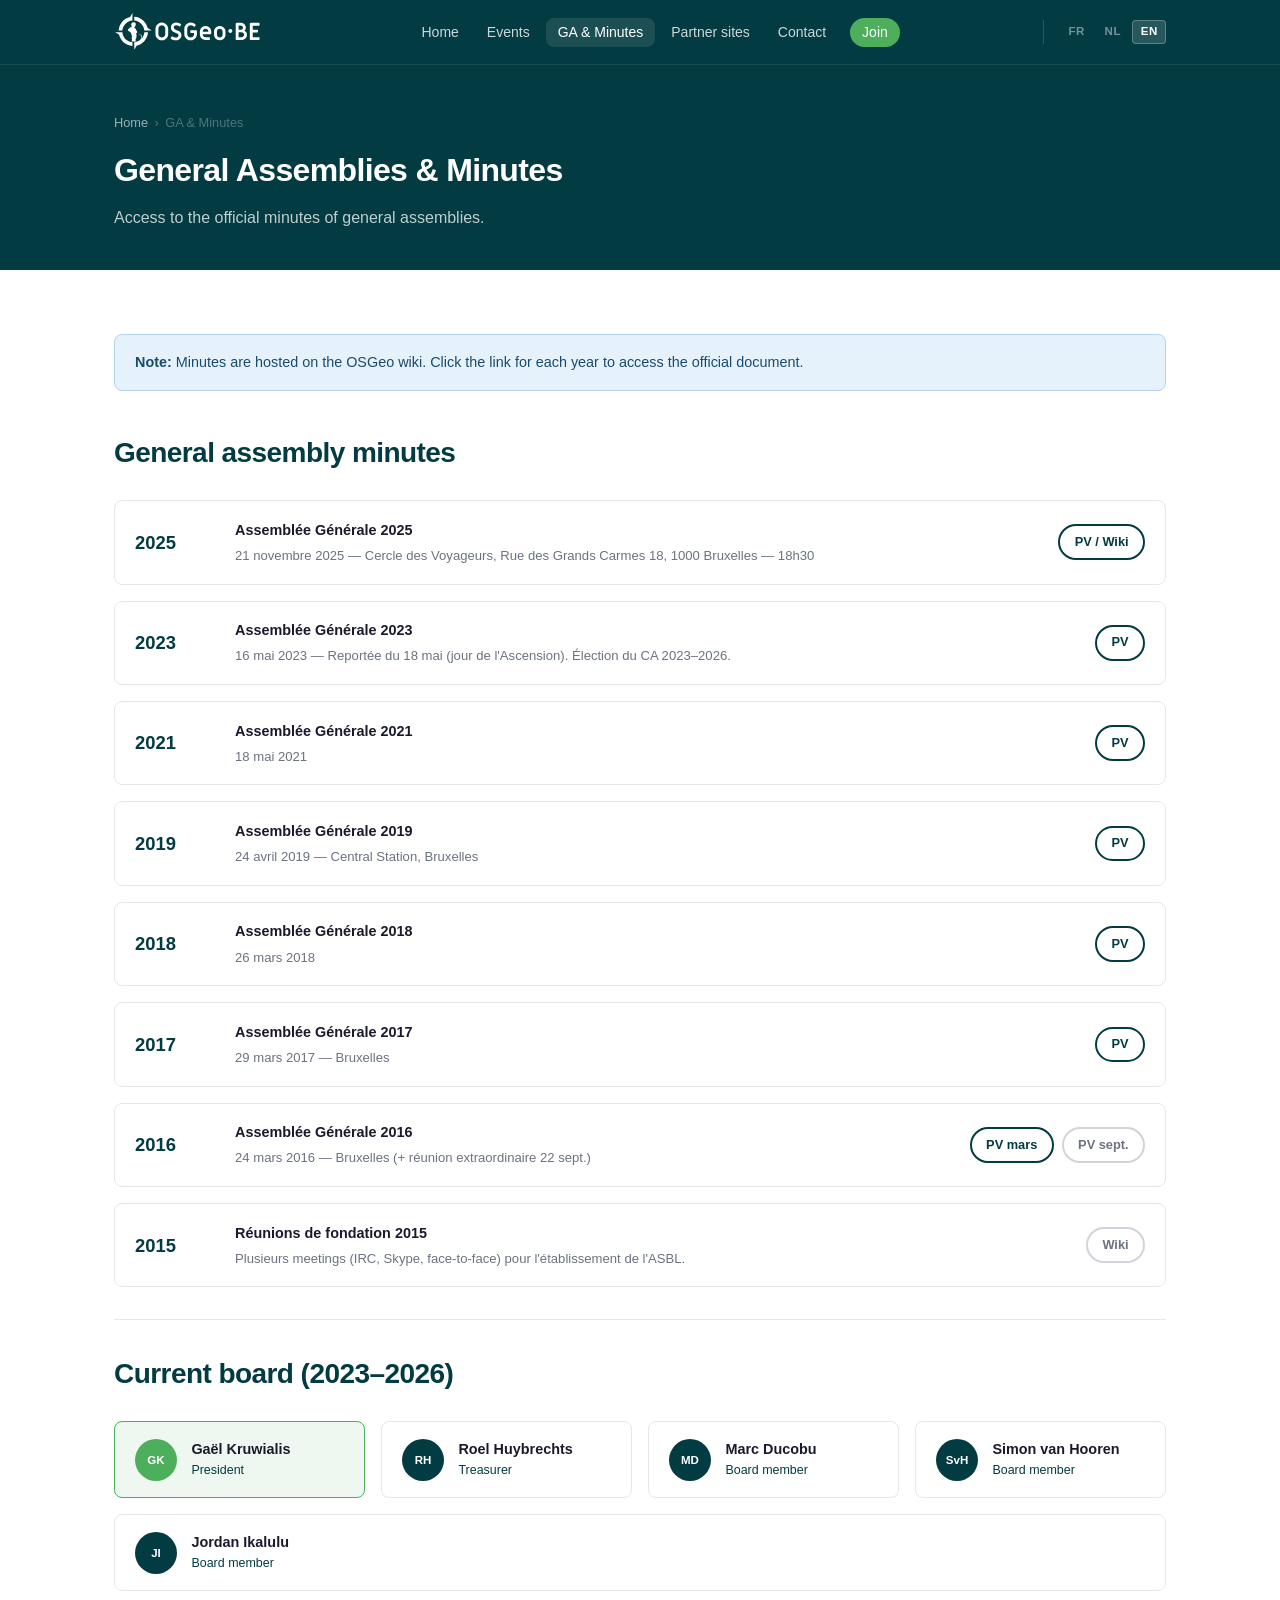
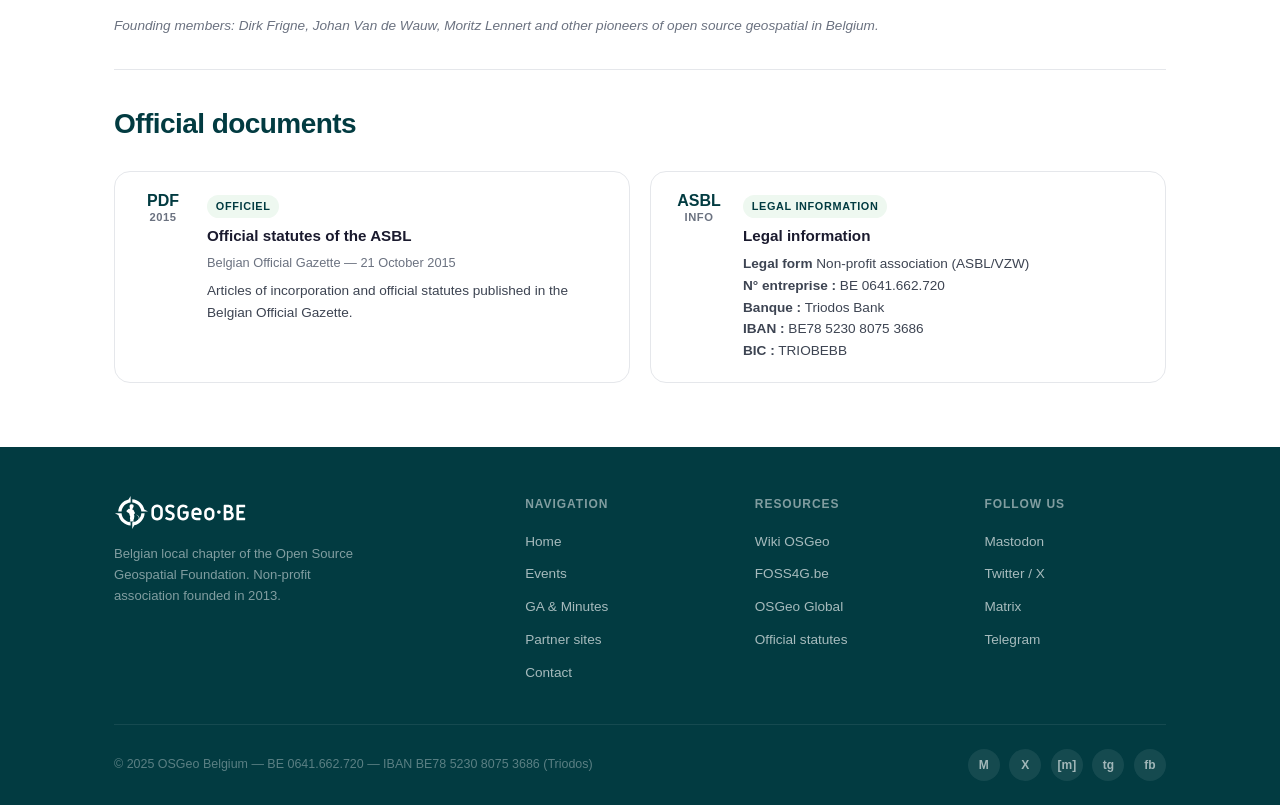
==== ag.html @ 5bbd4b5f "Initial commit" ====
<!DOCTYPE html>
<html lang="fr">
<head>
  <meta charset="UTF-8" />
  <meta name="viewport" content="width=device-width, initial-scale=1.0" />
  <title>AG &amp; PV — OSGeo Belgium</title>
  <link rel="stylesheet" href="style.css" />
  <link rel="icon" type="image/svg+xml" href="logo-icon.svg" />
</head>
<body>

  <header class="site-header">
    <nav class="nav container">
      <a href="index.html" class="nav-logo">
        <img src="logo.svg" alt="OSGeo·BE" class="nav-logo-full" />
      </a>
      <button class="nav-burger" aria-label="Menu" aria-expanded="false">
        <span></span><span></span><span></span>
      </button>
      <ul class="nav-links">
        <li><a href="index.html" data-i18n="nav.home">Accueil</a></li>
        <li><a href="archive.html" data-i18n="nav.events">Événements</a></li>
        <li><a href="ag.html" class="active" data-i18n="nav.ag">AG &amp; PV</a></li>
        <li><a href="links.html" data-i18n="nav.links">Sites amis</a></li>
        <li><a href="contact.html" data-i18n="nav.contact">Contact</a></li>
        <li><a href="https://lists.osgeo.org/cgi-bin/mailman/listinfo/belgium" target="_blank" rel="noopener" class="nav-cta" data-i18n="nav.join">Rejoindre</a></li>
      </ul>
      <div class="lang-switcher">
        <button class="lang-btn active" data-lang="fr">FR</button>
        <button class="lang-btn" data-lang="nl">NL</button>
        <button class="lang-btn" data-lang="en">EN</button>
      </div>
    </nav>
  </header>

  <section class="page-hero">
    <div class="container">
      <nav class="breadcrumb" aria-label="Fil d'Ariane">
        <a href="index.html" data-i18n="bc.home">Accueil</a>
        <span>›</span>
        <span data-i18n="bc.ag">AG &amp; PV</span>
      </nav>
      <h1 data-i18n="ag.hero.title">Assemblées Générales &amp; Procès-Verbaux</h1>
      <p data-i18n="ag.hero.sub">Accès aux comptes rendus officiels des assemblées générales.</p>
    </div>
  </section>

  <section class="section">
    <div class="container">

      <div style="background:var(--blue-pale);border:1px solid #b3d4f0;border-radius:var(--radius);padding:1rem 1.25rem;margin-bottom:2.5rem;font-size:.9rem;color:#1a4a6e;" data-i18n-html="ag.note">
        <strong>Note :</strong> Les procès-verbaux sont hébergés sur le wiki OSGeo. Cliquez sur le lien de chaque année pour accéder au document officiel.
      </div>

      <h2 class="section-title mb-3" data-i18n="ag.pv.title">Procès-verbaux des AG</h2>

      <div class="ag-grid">

        <div class="ag-row">
          <div class="ag-year">2025</div>
          <div class="ag-info">
            <h3>Assemblée Générale 2025</h3>
            <p>21 novembre 2025 — Cercle des Voyageurs, Rue des Grands Carmes 18, 1000 Bruxelles — 18h30</p>
          </div>
          <div style="display:flex;gap:.5rem;flex-wrap:wrap;justify-content:flex-end;">
            <a href="https://wiki.osgeo.org/wiki/OSGeo-BE-general-assembly-20252112" target="_blank" rel="noopener" class="btn btn-sm btn-outline">PV / Wiki</a>
          </div>
        </div>

        <div class="ag-row">
          <div class="ag-year">2023</div>
          <div class="ag-info">
            <h3>Assemblée Générale 2023</h3>
            <p>16 mai 2023 — Reportée du 18 mai (jour de l'Ascension). Élection du CA 2023–2026.</p>
          </div>
          <div style="display:flex;gap:.5rem;flex-wrap:wrap;justify-content:flex-end;">
            <a href="https://wiki.osgeo.org/wiki/OSGeo-BE-general-assembly-minutes-20230516" target="_blank" rel="noopener" class="btn btn-sm btn-outline">PV</a>
          </div>
        </div>

        <div class="ag-row">
          <div class="ag-year">2021</div>
          <div class="ag-info">
            <h3>Assemblée Générale 2021</h3>
            <p>18 mai 2021</p>
          </div>
          <div style="display:flex;gap:.5rem;flex-wrap:wrap;justify-content:flex-end;">
            <a href="https://wiki.osgeo.org/wiki/OSGeo-BE-general-assembly-minutes-20210518" target="_blank" rel="noopener" class="btn btn-sm btn-outline">PV</a>
          </div>
        </div>

        <div class="ag-row">
          <div class="ag-year">2019</div>
          <div class="ag-info">
            <h3>Assemblée Générale 2019</h3>
            <p>24 avril 2019 — Central Station, Bruxelles</p>
          </div>
          <div style="display:flex;gap:.5rem;flex-wrap:wrap;justify-content:flex-end;">
            <a href="https://wiki.osgeo.org/wiki/OSGeo-BE-general-assembly-minutes-20190424" target="_blank" rel="noopener" class="btn btn-sm btn-outline">PV</a>
          </div>
        </div>

        <div class="ag-row">
          <div class="ag-year">2018</div>
          <div class="ag-info">
            <h3>Assemblée Générale 2018</h3>
            <p>26 mars 2018</p>
          </div>
          <div style="display:flex;gap:.5rem;flex-wrap:wrap;justify-content:flex-end;">
            <a href="https://wiki.osgeo.org/wiki/OSGeo-BE-general-assembly-minutes-20180326" target="_blank" rel="noopener" class="btn btn-sm btn-outline">PV</a>
          </div>
        </div>

        <div class="ag-row">
          <div class="ag-year">2017</div>
          <div class="ag-info">
            <h3>Assemblée Générale 2017</h3>
            <p>29 mars 2017 — Bruxelles</p>
          </div>
          <div style="display:flex;gap:.5rem;flex-wrap:wrap;justify-content:flex-end;">
            <a href="https://wiki.osgeo.org/wiki/OSGeo-BE-general-assembly-minutes-20170329" target="_blank" rel="noopener" class="btn btn-sm btn-outline">PV</a>
          </div>
        </div>

        <div class="ag-row">
          <div class="ag-year">2016</div>
          <div class="ag-info">
            <h3>Assemblée Générale 2016</h3>
            <p>24 mars 2016 — Bruxelles (+ réunion extraordinaire 22 sept.)</p>
          </div>
          <div style="display:flex;gap:.5rem;flex-wrap:wrap;justify-content:flex-end;">
            <a href="https://wiki.osgeo.org/wiki/OSGeo-BE-general-assembly-20160324" target="_blank" rel="noopener" class="btn btn-sm btn-outline">PV mars</a>
            <a href="https://wiki.osgeo.org/wiki/OSGeo-BE-general-assembly-minutes-20160922" target="_blank" rel="noopener" class="btn btn-sm btn-ghost">PV sept.</a>
          </div>
        </div>

        <div class="ag-row">
          <div class="ag-year">2015</div>
          <div class="ag-info">
            <h3>Réunions de fondation 2015</h3>
            <p>Plusieurs meetings (IRC, Skype, face-to-face) pour l'établissement de l'ASBL.</p>
          </div>
          <div style="display:flex;gap:.5rem;flex-wrap:wrap;justify-content:flex-end;">
            <a href="https://wiki.osgeo.org/wiki/Belgium" target="_blank" rel="noopener" class="btn btn-sm btn-ghost">Wiki</a>
          </div>
        </div>

      </div>

      <hr class="divider" />

      <h2 class="section-title mb-3" data-i18n="ag.board.title">Conseil d'administration actuel (2023–2026)</h2>
      <div class="board-grid mb-3">
        <div class="board-card president">
          <div class="avatar">GK</div>
          <div><h3>Gaël Kruwialis</h3><p class="role" data-i18n="role.president">Président</p></div>
        </div>
        <div class="board-card">
          <div class="avatar">RH</div>
          <div><h3>Roel Huybrechts</h3><p class="role" data-i18n="role.treasurer">Trésorier</p></div>
        </div>
        <div class="board-card">
          <div class="avatar">MD</div>
          <div><h3>Marc Ducobu</h3><p class="role" data-i18n="role.administrator">Administrateur</p></div>
        </div>
        <div class="board-card">
          <div class="avatar">SvH</div>
          <div><h3>Simon van Hooren</h3><p class="role" data-i18n="role.administrator">Administrateur</p></div>
        </div>
        <div class="board-card">
          <div class="avatar">JI</div>
          <div><h3>Jordan Ikalulu</h3><p class="role" data-i18n="role.administrator">Administrateur</p></div>
        </div>
      </div>
      <p class="text-muted mb-3" style="font-size:.85rem;font-style:italic;" data-i18n="board.founder">Membres fondateurs : Dirk Frigne, Johan Van de Wauw, Moritz Lennert et d'autres pionniers du géospatial libre belge.</p>

      <hr class="divider" />

      <h2 class="section-title mb-3" data-i18n="ag.docs.title">Documents légaux</h2>
      <div class="grid-2">
        <a href="http://www.ejustice.just.fgov.be/tsv_pdf/2015/10/21/15317365.pdf" target="_blank" rel="noopener" class="event-card" style="text-decoration:none;color:inherit;">
          <div class="event-date-badge">
            <span class="day" style="font-size:1rem;">PDF</span>
            <span class="month">2015</span>
          </div>
          <div class="event-info">
            <span class="event-tag">Officiel</span>
            <h3 data-i18n="ag.statutes.title">Statuts officiels de l'ASBL</h3>
            <p class="event-loc" data-i18n="ag.statutes.loc">Moniteur belge — 21 octobre 2015</p>
            <p data-i18n="ag.statutes.desc">Actes de constitution et statuts officiels publiés au Moniteur belge.</p>
          </div>
        </a>
        <div class="event-card">
          <div class="event-date-badge">
            <span class="day" style="font-size:1rem;">ASBL</span>
            <span class="month">Info</span>
          </div>
          <div class="event-info">
            <span class="event-tag" data-i18n="ag.legal.title">Légal</span>
            <h3 data-i18n="ag.legal.title">Informations légales</h3>
            <p><strong data-i18n="ag.legal.type">Forme juridique :</strong> <span data-i18n="ag.legal.type.val">Association Sans But Lucratif (ASBL)</span><br/>
               <strong>N° entreprise :</strong> BE 0641.662.720<br/>
               <strong>Banque :</strong> Triodos Bank<br/>
               <strong>IBAN :</strong> BE78 5230 8075 3686<br/>
               <strong>BIC :</strong> TRIOBEBB</p>
          </div>
        </div>
      </div>

    </div>
  </section>

  <footer class="site-footer">
    <div class="container">
      <div class="footer-grid">
        <div class="footer-brand">
          <img src="logo.svg" alt="OSGeo·BE" />
          <p data-i18n="footer.brand.text">Chapitre local belge de l'Open Source Geospatial Foundation. Association sans but lucratif fondée en 2013.</p>
        </div>
        <div class="footer-col">
          <h4 data-i18n="footer.nav">Navigation</h4>
          <ul>
            <li><a href="index.html" data-i18n="nav.home">Accueil</a></li>
            <li><a href="archive.html" data-i18n="nav.events">Événements</a></li>
            <li><a href="ag.html" data-i18n="nav.ag">AG &amp; PV</a></li>
            <li><a href="links.html" data-i18n="nav.links">Sites amis</a></li>
            <li><a href="contact.html" data-i18n="nav.contact">Contact</a></li>
          </ul>
        </div>
        <div class="footer-col">
          <h4 data-i18n="footer.resources">Ressources</h4>
          <ul>
            <li><a href="https://wiki.osgeo.org/wiki/Belgium" target="_blank" rel="noopener">Wiki OSGeo</a></li>
            <li><a href="https://www.foss4g.be" target="_blank" rel="noopener">FOSS4G.be</a></li>
            <li><a href="https://www.osgeo.org" target="_blank" rel="noopener">OSGeo Global</a></li>
            <li><a href="http://www.ejustice.just.fgov.be/tsv_pdf/2015/10/21/15317365.pdf" target="_blank" rel="noopener" data-i18n="footer.statutes">Statuts officiels</a></li>
          </ul>
        </div>
        <div class="footer-col">
          <h4 data-i18n="footer.follow">Suivez-nous</h4>
          <ul>
            <li><a href="https://fosstodon.org/@osgeobe" target="_blank" rel="noopener">Mastodon</a></li>
            <li><a href="https://twitter.com/osgeobe" target="_blank" rel="noopener">Twitter / X</a></li>
            <li><a href="https://matrix.to/#/#osgeo-be:matrix.org" target="_blank" rel="noopener">Matrix</a></li>
            <li><a href="https://t.me/osgeobelgium" target="_blank" rel="noopener">Telegram</a></li>
          </ul>
        </div>
      </div>
      <div class="footer-bottom">
        <p>© 2025 OSGeo Belgium — BE 0641.662.720 — IBAN BE78 5230 8075 3686 (Triodos)</p>
        <div class="footer-social">
          <a href="https://fosstodon.org/@osgeobe" target="_blank" rel="noopener" title="Mastodon">M</a>
          <a href="https://twitter.com/osgeobe" target="_blank" rel="noopener" title="Twitter">X</a>
          <a href="https://matrix.to/#/#osgeo-be:matrix.org" target="_blank" rel="noopener" title="Matrix">[m]</a>
          <a href="https://t.me/osgeobelgium" target="_blank" rel="noopener" title="Telegram">tg</a>
          <a href="https://www.facebook.com/people/Foss4g-Belgium/100068093147" target="_blank" rel="noopener" title="Facebook">fb</a>
        </div>
      </div>
    </div>
  </footer>

  <script src="i18n.js"></script>
  <script src="main.js"></script>
</body>
</html>
---- style.css ----
/* === RESET === */
*, *::before, *::after { box-sizing: border-box; margin: 0; padding: 0; }

:root {
  --green:      #4daf5c;
  --green-dark: #023b41;
  --green-mid:  #3a9e4a;
  --green-pale: #eef8f0;
  --blue:       #007cba;
  --blue-pale:  #e6f2fb;
  --text:       #1a1a2e;
  --text-mid:   #3d4452;
  --text-muted: #6b7280;
  --border:     #e5e7eb;
  --border-mid: #d1d5db;
  --bg:         #ffffff;
  --bg-alt:     #f9fafb;
  --bg-dark:    #023b41;
  --shadow-sm:  0 1px 3px rgba(0,0,0,.08), 0 1px 2px rgba(0,0,0,.06);
  --shadow:     0 4px 16px rgba(0,0,0,.08);
  --shadow-lg:  0 10px 40px rgba(0,0,0,.12);
  --radius:     8px;
  --radius-lg:  16px;
  --t:          .18s ease;
}

html { scroll-behavior: smooth; }
body {
  font-family: -apple-system, BlinkMacSystemFont, 'Segoe UI', Roboto, 'Helvetica Neue', Arial, sans-serif;
  color: var(--text);
  background: var(--bg);
  line-height: 1.6;
  font-size: 16px;
}
a { color: var(--blue); text-decoration: none; }
a:hover { text-decoration: underline; }
ul { list-style: none; }
img, svg { display: block; }

/* === LAYOUT === */
.container {
  max-width: 1100px;
  margin: 0 auto;
  padding: 0 1.5rem;
}
.section       { padding: 4rem 0; }
.section-alt   { background: var(--bg-alt); }
.section-dark  { background: var(--bg-dark); color: #fff; }

/* === BUTTONS === */
.btn {
  display: inline-flex;
  align-items: center;
  gap: .45rem;
  padding: .55rem 1.25rem;
  border-radius: 9999px;
  font-size: .875rem;
  font-weight: 600;
  cursor: pointer;
  border: 2px solid transparent;
  transition: var(--t);
  text-decoration: none;
  white-space: nowrap;
}
.btn:hover { text-decoration: none; }
.btn-primary { background: var(--green); color: #fff; }
.btn-primary:hover { background: var(--green-mid); }
.btn-dark { background: var(--green-dark); color: #fff; }
.btn-dark:hover { background: #035060; }
.btn-outline { border-color: var(--green-dark); color: var(--green-dark); }
.btn-outline:hover { background: var(--green-pale); }
.btn-outline-white { border-color: rgba(255,255,255,.5); color: #fff; }
.btn-outline-white:hover { background: rgba(255,255,255,.1); }
.btn-ghost { color: var(--text-muted); border-color: var(--border-mid); }
.btn-ghost:hover { background: var(--bg-alt); color: var(--text); }
.btn-sm { padding: .35rem .9rem; font-size: .8rem; }

/* === HEADER / NAV === */
.site-header {
  background: var(--green-dark);
  position: sticky;
  top: 0;
  z-index: 200;
  border-bottom: 1px solid rgba(255,255,255,.08);
}
.nav {
  display: flex;
  align-items: center;
  height: 64px;
  gap: 1.5rem;
}
.nav-logo {
  display: flex;
  align-items: center;
  text-decoration: none;
  flex-shrink: 0;
}
.nav-logo-full {
  height: 40px;
  width: auto;
  filter: brightness(0) invert(1);
}
.nav-logo-text {
  font-size: .95rem;
  font-weight: 700;
  color: #fff;
  letter-spacing: .01em;
  line-height: 1;
}
.nav-logo-text span { color: var(--green); }

/* === LANG SWITCHER === */
.lang-switcher {
  display: flex;
  gap: .2rem;
  margin-left: auto;
  padding-left: 1rem;
  border-left: 1px solid rgba(255,255,255,.15);
  flex-shrink: 0;
}
.lang-btn {
  background: none;
  border: 1px solid transparent;
  color: rgba(255,255,255,.45);
  font-size: .72rem;
  font-weight: 700;
  cursor: pointer;
  padding: .3rem .45rem;
  border-radius: 4px;
  transition: var(--t);
  letter-spacing: .05em;
  line-height: 1;
}
.lang-btn:hover { color: rgba(255,255,255,.8); border-color: rgba(255,255,255,.2); }
.lang-btn.active { color: #fff; background: rgba(255,255,255,.15); border-color: rgba(255,255,255,.25); }

.nav-links {
  display: flex;
  align-items: center;
  gap: .25rem;
  margin-left: auto;
}
.nav-links a {
  color: rgba(255,255,255,.8);
  font-size: .875rem;
  font-weight: 500;
  padding: .4rem .75rem;
  border-radius: var(--radius);
  transition: var(--t);
  text-decoration: none;
}
.nav-links a:hover,
.nav-links a.active { color: #fff; background: rgba(255,255,255,.1); }
.nav-links a.nav-cta {
  background: var(--green);
  color: #fff;
  margin-left: .5rem;
  border-radius: 9999px;
}
.nav-links a.nav-cta:hover { background: var(--green-mid); }

.nav-burger {
  display: none;
  flex-direction: column;
  gap: 5px;
  background: none;
  border: none;
  cursor: pointer;
  padding: .5rem;
  margin-left: auto;
}
.nav-burger span { display: block; width: 22px; height: 2px; background: #fff; border-radius: 2px; transition: var(--t); }

/* === SECTION HEADER === */
.section-title {
  font-size: 1.75rem;
  font-weight: 700;
  letter-spacing: -.02em;
  margin-bottom: .5rem;
  color: var(--green-dark);
}
.section-sub {
  color: var(--text-muted);
  font-size: 1rem;
  margin-bottom: 2.5rem;
  max-width: 540px;
}
.section-eyebrow {
  display: inline-block;
  font-size: .72rem;
  font-weight: 700;
  letter-spacing: .1em;
  text-transform: uppercase;
  color: var(--green);
  margin-bottom: .5rem;
}
.section-header { margin-bottom: 2.5rem; }
.section-header-center { text-align: center; }
.section-header-center .section-sub { margin-left: auto; margin-right: auto; }

/* === HERO === */
.hero {
  background: var(--green-dark);
  color: #fff;
  padding: 3.5rem 0;
  position: relative;
  overflow: hidden;
}
.hero::before {
  content: '';
  position: absolute;
  inset: 0;
  background: radial-gradient(ellipse at 80% 50%, rgba(77,175,92,.12) 0%, transparent 60%);
  pointer-events: none;
}
.hero-inner {
  display: grid;
  grid-template-columns: 380px 1fr;
  gap: 3.5rem;
  align-items: center;
}
/* LEFT: banner + logo badge */
.hero-banner-col {
  position: relative;
  flex-shrink: 0;
}
.hero-banner-img {
  width: 100%;
  max-width: 380px;
  border-radius: var(--radius-lg);
  box-shadow: 0 8px 32px rgba(0,0,0,.35);
  display: block;
  object-fit: cover;
}
.hero-logo-badge {
  position: absolute;
  bottom: -1rem;
  right: -1rem;
  background: var(--green-dark);
  border: 3px solid rgba(255,255,255,.15);
  border-radius: var(--radius-lg);
  padding: .6rem .9rem;
  box-shadow: 0 4px 16px rgba(0,0,0,.3);
}
.hero-logo-badge img {
  height: 36px;
  width: auto;
  filter: brightness(0) invert(1);
  display: block;
}
/* RIGHT: text */
.hero-text-col { padding-left: .5rem; }
.hero-eyebrow {
  display: inline-flex;
  align-items: center;
  gap: .5rem;
  background: rgba(77,175,92,.2);
  border: 1px solid rgba(77,175,92,.3);
  border-radius: 9999px;
  padding: .3rem .9rem;
  font-size: .78rem;
  font-weight: 600;
  letter-spacing: .07em;
  text-transform: uppercase;
  color: var(--green);
  margin-bottom: 1.25rem;
}
.hero h1 {
  font-size: clamp(1.8rem, 3.5vw, 2.8rem);
  font-weight: 700;
  line-height: 1.15;
  letter-spacing: -.03em;
  margin-bottom: 1rem;
}
.hero-lead {
  font-size: 1rem;
  line-height: 1.7;
  color: rgba(255,255,255,.8);
  margin-bottom: 2rem;
  max-width: 500px;
}
.hero-actions { display: flex; gap: .75rem; flex-wrap: wrap; }
.hero-logo-wrap {
  display: flex;
  align-items: center;
  justify-content: center;
}
.hero-logo-wrap img {
  width: 260px;
  filter: brightness(0) invert(1);
  opacity: .12;
}

/* === FOSS4G YEARS GRID === */
.foss4g-years-grid {
  display: flex;
  flex-wrap: wrap;
  gap: .75rem;
}
.foss4g-year-card {
  display: flex;
  flex-direction: column;
  align-items: center;
  padding: .9rem 1.25rem;
  background: var(--bg);
  border: 1px solid var(--border);
  border-radius: var(--radius);
  text-decoration: none;
  color: var(--text);
  transition: var(--t);
  min-width: 90px;
  text-align: center;
  position: relative;
}
.foss4g-year-card:hover { border-color: var(--green); box-shadow: var(--shadow); transform: translateY(-2px); text-decoration: none; }
.foss4g-year-card.foss4g-current { border-color: var(--green); background: var(--green-pale); }
.fy-year { font-size: 1.1rem; font-weight: 700; color: var(--green-dark); line-height: 1; }
.fy-label { font-size: .72rem; color: var(--text-muted); margin-top: .2rem; }
.fy-badge {
  position: absolute;
  top: -.5rem;
  right: -.5rem;
  background: var(--green);
  color: #fff;
  font-size: .62rem;
  font-weight: 700;
  padding: .15rem .45rem;
  border-radius: 9999px;
  text-transform: uppercase;
  letter-spacing: .05em;
}

/* === STATS BAR === */
.stats-bar {
  background: var(--bg-alt);
  border-top: 1px solid var(--border);
  border-bottom: 1px solid var(--border);
  padding: 1.5rem 0;
}
.stats-inner {
  display: flex;
  gap: 0;
  justify-content: space-around;
  flex-wrap: wrap;
}
.stat {
  display: flex;
  flex-direction: column;
  align-items: center;
  padding: .5rem 2rem;
}
.stat strong {
  font-size: 1.6rem;
  font-weight: 700;
  color: var(--green-dark);
  line-height: 1;
}
.stat span { font-size: .78rem; color: var(--text-muted); text-transform: uppercase; letter-spacing: .06em; margin-top: .25rem; }

/* === CARDS === */
.card {
  background: var(--bg);
  border: 1px solid var(--border);
  border-radius: var(--radius-lg);
  overflow: hidden;
  transition: box-shadow var(--t), transform var(--t);
}
.card:hover { box-shadow: var(--shadow); transform: translateY(-2px); }
.card-body { padding: 1.5rem; }
.card-title { font-size: 1rem; font-weight: 600; margin-bottom: .4rem; color: var(--text); }
.card-meta { font-size: .8rem; color: var(--text-muted); margin-bottom: .6rem; }
.card-text { font-size: .875rem; color: var(--text-mid); line-height: 1.6; }

/* === GRID === */
.grid-3 { display: grid; grid-template-columns: repeat(3, 1fr); gap: 1.25rem; }
.grid-4 { display: grid; grid-template-columns: repeat(4, 1fr); gap: 1.25rem; }
.grid-2 { display: grid; grid-template-columns: repeat(2, 1fr); gap: 1.25rem; }

/* === EVENT CARDS === */
.event-card {
  background: var(--bg);
  border: 1px solid var(--border);
  border-radius: var(--radius-lg);
  padding: 1.25rem 1.5rem;
  display: flex;
  gap: 1.25rem;
  transition: box-shadow var(--t), transform var(--t);
  text-decoration: none;
  color: inherit;
}
.event-card:hover { box-shadow: var(--shadow); transform: translateY(-2px); text-decoration: none; }
.event-card.featured { border-color: var(--green); border-left: 4px solid var(--green); }

.event-date-badge {
  display: flex;
  flex-direction: column;
  align-items: center;
  justify-content: flex-start;
  min-width: 48px;
  text-align: center;
  padding-top: .1rem;
  flex-shrink: 0;
}
.event-date-badge .day { font-size: 1.5rem; font-weight: 700; line-height: 1; color: var(--green-dark); }
.event-date-badge .month { font-size: .7rem; font-weight: 600; color: var(--text-muted); text-transform: uppercase; letter-spacing: .05em; }

.event-info h3 { font-size: .95rem; font-weight: 600; margin-bottom: .3rem; }
.event-info .event-loc { font-size: .8rem; color: var(--text-muted); margin-bottom: .4rem; }
.event-info p { font-size: .85rem; color: var(--text-mid); }
.event-tag {
  display: inline-block;
  font-size: .68rem;
  font-weight: 700;
  letter-spacing: .06em;
  text-transform: uppercase;
  padding: .15rem .55rem;
  border-radius: 9999px;
  background: var(--green-pale);
  color: var(--green-dark);
  margin-bottom: .4rem;
}
.event-tag.tag-blue { background: var(--blue-pale); color: var(--blue); }

/* === PILLARS === */
.pillar {
  background: var(--bg);
  border: 1px solid var(--border);
  border-radius: var(--radius-lg);
  padding: 1.5rem;
  transition: box-shadow var(--t);
}
.pillar:hover { box-shadow: var(--shadow); }
.pillar-icon { font-size: 1.6rem; margin-bottom: .75rem; }
.pillar h3 { font-size: .95rem; font-weight: 600; margin-bottom: .4rem; color: var(--green-dark); }
.pillar p { font-size: .85rem; color: var(--text-muted); }

/* === JOIN BANNER === */
.join-banner {
  background: linear-gradient(135deg, var(--green-dark), #035060);
  color: #fff;
  border-radius: var(--radius-lg);
  padding: 3rem;
  display: flex;
  align-items: center;
  justify-content: space-between;
  gap: 2rem;
  flex-wrap: wrap;
}
.join-banner h2 { font-size: 1.5rem; font-weight: 700; margin-bottom: .5rem; }
.join-banner p { color: rgba(255,255,255,.8); font-size: .95rem; max-width: 480px; }

/* === BOARD === */
.board-grid { display: flex; flex-wrap: wrap; gap: 1rem; }
.board-card {
  display: flex;
  align-items: center;
  gap: .9rem;
  background: var(--bg);
  border: 1px solid var(--border);
  border-radius: var(--radius);
  padding: 1rem 1.25rem;
  flex: 1 1 200px;
}
.board-card.president { border-color: var(--green); background: var(--green-pale); }
.avatar {
  width: 42px; height: 42px;
  border-radius: 50%;
  background: var(--green-dark);
  color: #fff;
  display: flex; align-items: center; justify-content: center;
  font-size: .72rem; font-weight: 700;
  flex-shrink: 0;
}
.board-card.president .avatar { background: var(--green); }
.board-card h3 { font-size: .9rem; font-weight: 600; }
.board-card .role { font-size: .78rem; color: var(--green-dark); font-weight: 500; }

/* === SOCIAL LINKS === */
.social-grid { display: flex; flex-wrap: wrap; gap: .75rem; }
.social-link {
  display: flex;
  align-items: center;
  gap: .65rem;
  padding: .65rem 1.1rem;
  border: 1px solid var(--border);
  border-radius: var(--radius);
  text-decoration: none;
  color: var(--text);
  font-size: .875rem;
  font-weight: 500;
  transition: var(--t);
  background: var(--bg);
}
.social-link:hover { border-color: var(--green); background: var(--green-pale); color: var(--green-dark); text-decoration: none; }
.social-link .icon { width: 20px; height: 20px; flex-shrink: 0; }

/* === ARCHIVE TABLE === */
.year-group { margin-bottom: 3rem; }
.year-heading {
  font-size: 1.25rem;
  font-weight: 700;
  color: var(--green-dark);
  padding-bottom: .5rem;
  border-bottom: 2px solid var(--green);
  margin-bottom: 1.25rem;
  display: flex;
  align-items: center;
  gap: .75rem;
}
.events-list { display: flex; flex-direction: column; gap: .6rem; }
.archive-event {
  display: grid;
  grid-template-columns: 110px 1fr auto;
  gap: 1rem;
  align-items: start;
  padding: .85rem 1rem;
  background: var(--bg);
  border: 1px solid var(--border);
  border-radius: var(--radius);
  transition: var(--t);
}
.archive-event:hover { border-color: var(--border-mid); background: var(--bg-alt); }
.archive-event .ev-date { font-size: .82rem; font-weight: 600; color: var(--text-muted); white-space: nowrap; }
.archive-event .ev-title { font-size: .9rem; font-weight: 600; color: var(--text); }
.archive-event .ev-loc { font-size: .8rem; color: var(--text-muted); margin-top: .15rem; }
.archive-event .ev-badge { font-size: .72rem; font-weight: 700; padding: .2rem .6rem; border-radius: 9999px; background: var(--green-pale); color: var(--green-dark); white-space: nowrap; }

/* === AG PAGE === */
.ag-grid { display: flex; flex-direction: column; gap: 1rem; }
.ag-row {
  display: grid;
  grid-template-columns: 80px 1fr auto;
  align-items: center;
  gap: 1.25rem;
  padding: 1.1rem 1.25rem;
  background: var(--bg);
  border: 1px solid var(--border);
  border-radius: var(--radius);
  transition: var(--t);
}
.ag-row:hover { border-color: var(--green); box-shadow: var(--shadow-sm); }
.ag-year { font-size: 1.15rem; font-weight: 700; color: var(--green-dark); }
.ag-info h3 { font-size: .9rem; font-weight: 600; margin-bottom: .2rem; }
.ag-info p { font-size: .82rem; color: var(--text-muted); }

/* === CONTACT === */
.contact-block {
  background: var(--bg);
  border: 1px solid var(--border);
  border-radius: var(--radius-lg);
  padding: 1.5rem;
}
.contact-block h3 {
  font-size: .78rem;
  font-weight: 700;
  letter-spacing: .08em;
  text-transform: uppercase;
  color: var(--text-muted);
  margin-bottom: 1rem;
  padding-bottom: .5rem;
  border-bottom: 1px solid var(--border);
}
.legal-dl { display: flex; flex-direction: column; gap: .65rem; }
.legal-dl dt { font-size: .75rem; text-transform: uppercase; letter-spacing: .06em; color: var(--text-muted); margin-bottom: .1rem; }
.legal-dl dd { font-size: .9rem; font-weight: 600; color: var(--text); }

/* === PAGE HERO (sub-pages) === */
.page-hero {
  background: var(--green-dark);
  color: #fff;
  padding: 3rem 0 2.5rem;
}
.page-hero h1 { font-size: 2rem; font-weight: 700; letter-spacing: -.02em; margin-bottom: .5rem; }
.page-hero p { color: rgba(255,255,255,.75); font-size: 1rem; max-width: 520px; }
.breadcrumb {
  display: flex;
  align-items: center;
  gap: .4rem;
  font-size: .8rem;
  color: rgba(255,255,255,.5);
  margin-bottom: .75rem;
}
.breadcrumb a { color: rgba(255,255,255,.6); text-decoration: none; }
.breadcrumb a:hover { color: #fff; }
.breadcrumb span { color: rgba(255,255,255,.3); }

/* === FOOTER === */
.site-footer {
  background: var(--green-dark);
  color: rgba(255,255,255,.75);
  padding: 3rem 0 1.5rem;
}
.footer-grid {
  display: grid;
  grid-template-columns: 2fr 1fr 1fr 1fr;
  gap: 3rem;
  margin-bottom: 2.5rem;
}
.footer-brand img { height: 36px; filter: brightness(0) invert(1); margin-bottom: .75rem; }
.footer-brand p { font-size: .82rem; color: rgba(255,255,255,.5); line-height: 1.6; max-width: 240px; }
.footer-col h4 { font-size: .75rem; font-weight: 700; letter-spacing: .08em; text-transform: uppercase; color: rgba(255,255,255,.5); margin-bottom: .85rem; }
.footer-col ul { display: flex; flex-direction: column; gap: .45rem; }
.footer-col a { font-size: .85rem; color: rgba(255,255,255,.65); text-decoration: none; transition: color var(--t); }
.footer-col a:hover { color: #fff; }
.footer-bottom {
  padding-top: 1.5rem;
  border-top: 1px solid rgba(255,255,255,.08);
  display: flex;
  align-items: center;
  justify-content: space-between;
  flex-wrap: wrap;
  gap: 1rem;
}
.footer-bottom p { font-size: .78rem; color: rgba(255,255,255,.35); }
.footer-social { display: flex; gap: .6rem; }
.footer-social a {
  width: 32px; height: 32px;
  border-radius: 50%;
  background: rgba(255,255,255,.08);
  display: flex; align-items: center; justify-content: center;
  color: rgba(255,255,255,.6);
  font-size: .75rem;
  font-weight: 700;
  transition: var(--t);
  text-decoration: none;
}
.footer-social a:hover { background: var(--green); color: #fff; }

/* === LINK CARDS (sites amis) === */
.links-grid {
  display: grid;
  grid-template-columns: repeat(auto-fill, minmax(260px, 1fr));
  gap: 1.25rem;
}
.links-grid-4 {
  grid-template-columns: repeat(auto-fill, minmax(200px, 1fr));
}

.link-card {
  display: flex;
  flex-direction: column;
  background: var(--bg);
  border: 1px solid var(--border);
  border-radius: var(--radius-lg);
  padding: 1.4rem;
  text-decoration: none;
  color: var(--text);
  transition: box-shadow var(--t), transform var(--t), border-color var(--t);
}
.link-card:hover {
  box-shadow: var(--shadow);
  transform: translateY(-3px);
  border-color: var(--green);
  text-decoration: none;
  color: var(--text);
}
.link-card-sm { padding: 1.1rem; }

.link-card-header {
  display: flex;
  align-items: flex-start;
  justify-content: space-between;
  margin-bottom: .85rem;
}
.link-icon {
  width: 44px;
  height: 44px;
  border-radius: var(--radius);
  display: flex;
  align-items: center;
  justify-content: center;
  font-size: .75rem;
  font-weight: 800;
  letter-spacing: .02em;
  flex-shrink: 0;
  color: #fff;
}
.link-card-sm .link-icon {
  width: 36px;
  height: 36px;
  font-size: .7rem;
  margin-bottom: .75rem;
}
.link-icon-pg     { background: #336791; }
.link-icon-osm    { background: #7ebc6f; }
.link-icon-geo    { background: #4b9e6b; }
.link-icon-osgeo  { background: var(--green-dark); }
.link-icon-be     { background: #003580; }
.link-icon-qgis   { background: #589632; }
.link-icon-map    { background: #3388cc; }
.link-icon-grass  { background: #6aa84f; }
.link-icon-py     { background: #3776ab; }
.link-icon-r      { background: #276dc3; }
.link-icon-ok     { background: #d4272a; }
.link-icon-add    { background: var(--green); }

.links-section        { margin-bottom: 3rem; }
.links-section-header { margin-bottom: 1.5rem; }

.link-card-volunteer {
  border-style: dashed;
}
.link-card-add {
  opacity: .85;
  justify-content: center;
  align-items: center;
  text-align: center;
}
.link-card-add h3 { margin-bottom: .5rem; }

.link-tag {
  display: inline-block;
  font-size: .68rem;
  font-weight: 700;
  letter-spacing: .06em;
  text-transform: uppercase;
  padding: .2rem .6rem;
  border-radius: 9999px;
  background: var(--bg-alt);
  color: var(--text-muted);
  border: 1px solid var(--border);
}
.link-tag-green {
  background: var(--green-pale);
  color: var(--green-dark);
  border-color: transparent;
}

.link-card h3 {
  font-size: .92rem;
  font-weight: 600;
  margin-bottom: .4rem;
  color: var(--text);
}
.link-card p {
  font-size: .82rem;
  color: var(--text-muted);
  line-height: 1.55;
  flex: 1;
  margin-bottom: .75rem;
}
.link-url {
  font-size: .75rem;
  color: var(--blue);
  font-weight: 500;
  margin-top: auto;
  display: block;
}
.link-card:hover .link-url { text-decoration: underline; }

/* === UTILS === */
.text-muted { color: var(--text-muted); }
.text-green { color: var(--green); }
.text-dark { color: var(--green-dark); }
.mt-1 { margin-top: .5rem; }
.mt-2 { margin-top: 1rem; }
.mt-3 { margin-top: 1.5rem; }
.mb-1 { margin-bottom: .5rem; }
.mb-2 { margin-bottom: 1rem; }
.mb-3 { margin-bottom: 1.5rem; }
.divider { border: none; border-top: 1px solid var(--border); margin: 2rem 0; }

/* === RESPONSIVE === */
@media (max-width: 960px) {
  .footer-grid { grid-template-columns: 1fr 1fr; gap: 2rem; }
  .grid-3 { grid-template-columns: repeat(2, 1fr); }
  .grid-4 { grid-template-columns: repeat(2, 1fr); }
  .hero-inner { grid-template-columns: 1fr; gap: 2rem; }
  .hero-banner-col { max-width: 420px; }
  .hero-logo-wrap { display: none; }
  .hero-text-col { padding-left: 0; }
}
@media (max-width: 800px) {
  .contact-layout { grid-template-columns: 1fr !important; }
}
@media (max-width: 700px) {
  .nav-links { display: none; position: absolute; top: 64px; left: 0; right: 0; background: var(--green-dark); flex-direction: column; align-items: flex-start; padding: .5rem 0; border-bottom: 1px solid rgba(255,255,255,.1); box-shadow: var(--shadow); gap: 0; }
  .nav-links.open { display: flex; }
  .nav-links a { padding: .75rem 1.5rem; width: 100%; border-radius: 0; }
  .nav-links a.nav-cta { margin: .5rem 1.5rem; width: calc(100% - 3rem); justify-content: center; border-radius: 9999px; }
  .nav-burger { display: flex; }
  .site-header { position: relative; }
  .nav { position: relative; }
  .lang-switcher { margin-left: 0; padding-left: .5rem; border-left: none; }
  .hero-logo-badge { display: none; }
  .foss4g-years-grid { gap: .5rem; }
  .foss4g-year-card { min-width: 75px; padding: .65rem .9rem; }
  .grid-3, .grid-4, .grid-2 { grid-template-columns: 1fr; }
  .archive-event { grid-template-columns: 1fr; }
  .archive-event .ev-badge { justify-self: start; }
  .ag-row { grid-template-columns: 1fr; gap: .5rem; }
  .footer-grid { grid-template-columns: 1fr; gap: 1.5rem; }
  .join-banner { flex-direction: column; }
  .stats-inner { justify-content: flex-start; gap: 1rem; }
  .stat { padding: .5rem 1rem; align-items: flex-start; }
}
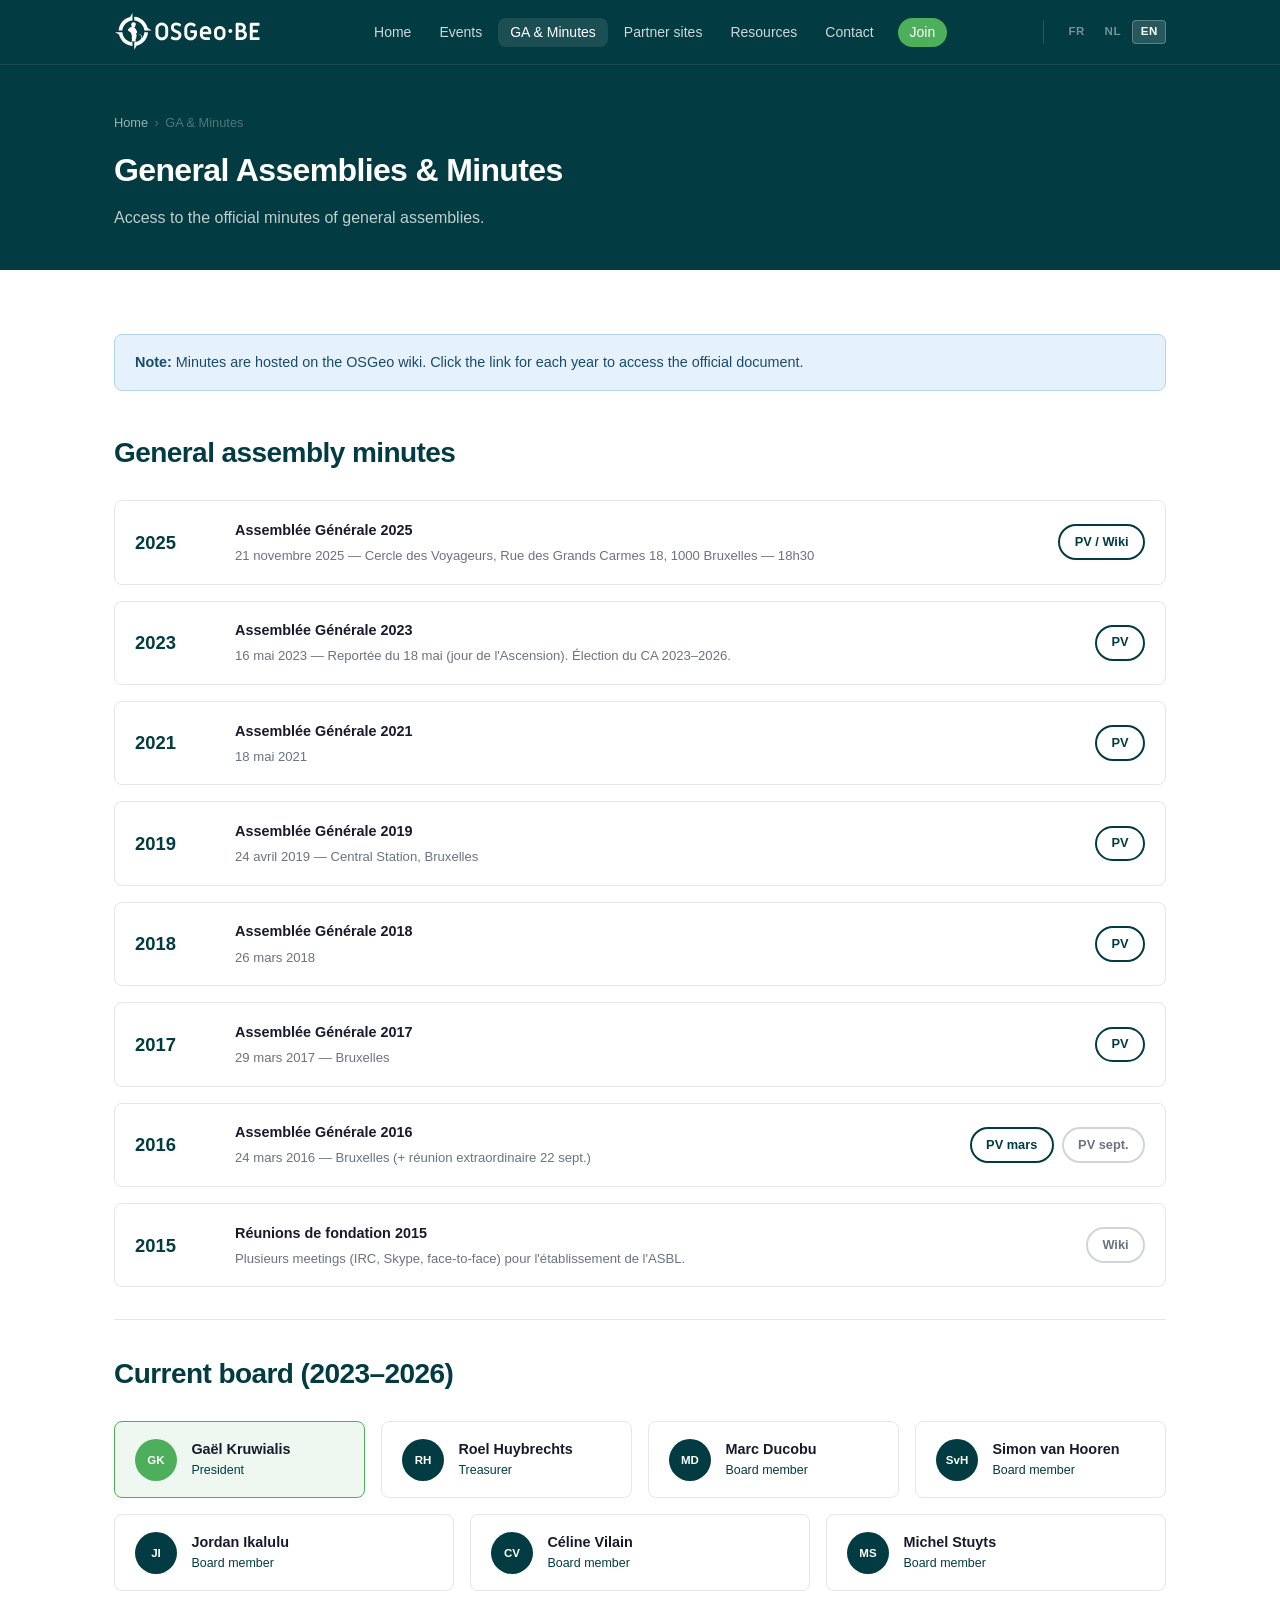
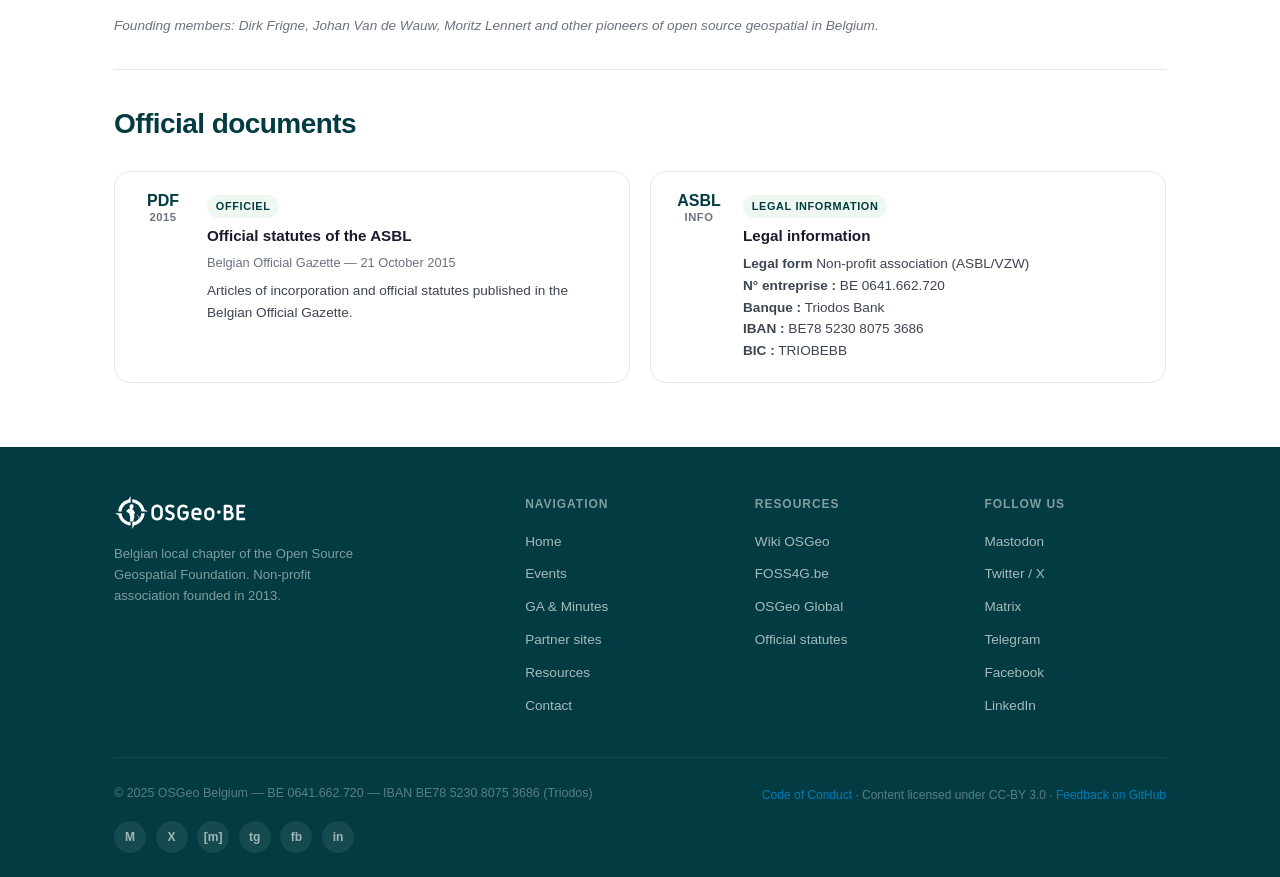
==== commit 1d9d1ade: "Refonte complète du site : nouvelles pages, stats, agenda 2026 et réseaux sociaux - Nouvelles pages " ====
--- a/ag.html
+++ b/ag.html
@@ -22,6 +22,7 @@
         <li><a href="archive.html" data-i18n="nav.events">Événements</a></li>
         <li><a href="ag.html" class="active" data-i18n="nav.ag">AG &amp; PV</a></li>
         <li><a href="links.html" data-i18n="nav.links">Sites amis</a></li>
+        <li><a href="resources.html" data-i18n="nav.resources">Ressources</a></li>
         <li><a href="contact.html" data-i18n="nav.contact">Contact</a></li>
         <li><a href="https://lists.osgeo.org/cgi-bin/mailman/listinfo/belgium" target="_blank" rel="noopener" class="nav-cta" data-i18n="nav.join">Rejoindre</a></li>
       </ul>
@@ -171,6 +172,14 @@
           <div class="avatar">JI</div>
           <div><h3>Jordan Ikalulu</h3><p class="role" data-i18n="role.administrator">Administrateur</p></div>
         </div>
+        <div class="board-card">
+          <div class="avatar">CV</div>
+          <div><h3>Céline Vilain</h3><p class="role" data-i18n="role.administrator">Administratrice</p></div>
+        </div>
+        <div class="board-card">
+          <div class="avatar">MS</div>
+          <div><h3>Michel Stuyts</h3><p class="role" data-i18n="role.administrator">Administrateur</p></div>
+        </div>
       </div>
       <p class="text-muted mb-3" style="font-size:.85rem;font-style:italic;" data-i18n="board.founder">Membres fondateurs : Dirk Frigne, Johan Van de Wauw, Moritz Lennert et d'autres pionniers du géospatial libre belge.</p>
 
@@ -224,6 +233,7 @@
             <li><a href="archive.html" data-i18n="nav.events">Événements</a></li>
             <li><a href="ag.html" data-i18n="nav.ag">AG &amp; PV</a></li>
             <li><a href="links.html" data-i18n="nav.links">Sites amis</a></li>
+            <li><a href="resources.html" data-i18n="nav.resources">Ressources</a></li>
             <li><a href="contact.html" data-i18n="nav.contact">Contact</a></li>
           </ul>
         </div>
@@ -243,17 +253,25 @@
             <li><a href="https://twitter.com/osgeobe" target="_blank" rel="noopener">Twitter / X</a></li>
             <li><a href="https://matrix.to/#/#osgeo-be:matrix.org" target="_blank" rel="noopener">Matrix</a></li>
             <li><a href="https://t.me/osgeobelgium" target="_blank" rel="noopener">Telegram</a></li>
+            <li><a href="https://www.facebook.com/people/Foss4g-Belgium/100068093147" target="_blank" rel="noopener">Facebook</a></li>
+            <li><a href="https://be.linkedin.com/company/osgeo-be" target="_blank" rel="noopener">LinkedIn</a></li>
           </ul>
         </div>
       </div>
       <div class="footer-bottom">
         <p>© 2025 OSGeo Belgium — BE 0641.662.720 — IBAN BE78 5230 8075 3686 (Triodos)</p>
+        <p style="font-size:.75rem;margin-top:.25rem;">
+          <a href="coc.html" data-i18n="footer.coc">Code de conduite</a> ·
+          <span data-i18n="footer.license">Contenu sous licence CC-BY 3.0</span> ·
+          <a href="https://github.com/OSGeo-be" target="_blank" rel="noopener" data-i18n="footer.feedback">Feedback sur GitHub</a>
+        </p>
         <div class="footer-social">
           <a href="https://fosstodon.org/@osgeobe" target="_blank" rel="noopener" title="Mastodon">M</a>
           <a href="https://twitter.com/osgeobe" target="_blank" rel="noopener" title="Twitter">X</a>
           <a href="https://matrix.to/#/#osgeo-be:matrix.org" target="_blank" rel="noopener" title="Matrix">[m]</a>
           <a href="https://t.me/osgeobelgium" target="_blank" rel="noopener" title="Telegram">tg</a>
           <a href="https://www.facebook.com/people/Foss4g-Belgium/100068093147" target="_blank" rel="noopener" title="Facebook">fb</a>
+          <a href="https://be.linkedin.com/company/osgeo-be" target="_blank" rel="noopener" title="LinkedIn">in</a>
         </div>
       </div>
     </div>
--- a/style.css
+++ b/style.css
@@ -314,6 +314,9 @@
 }
 .foss4g-year-card:hover { border-color: var(--green); box-shadow: var(--shadow); transform: translateY(-2px); text-decoration: none; }
 .foss4g-year-card.foss4g-current { border-color: var(--green); background: var(--green-pale); }
+.foss4g-year-card.foss4g-upcoming { border-color: #e07b00; background: #fff8f0; }
+.foss4g-year-card.foss4g-upcoming .fy-year { color: #b35c00; }
+.foss4g-year-card.foss4g-upcoming .fy-badge { background: #e07b00; }
 .fy-year { font-size: 1.1rem; font-weight: 700; color: var(--green-dark); line-height: 1; }
 .fy-label { font-size: .72rem; color: var(--text-muted); margin-top: .2rem; }
 .fy-badge {
@@ -420,6 +423,7 @@
   margin-bottom: .4rem;
 }
 .event-tag.tag-blue { background: var(--blue-pale); color: var(--blue); }
+.event-tag.tag-orange { background: #fff0e0; color: #b35c00; }
 
 /* === PILLARS === */
 .pillar {
@@ -474,6 +478,31 @@
 .board-card.president .avatar { background: var(--green); }
 .board-card h3 { font-size: .9rem; font-weight: 600; }
 .board-card .role { font-size: .78rem; color: var(--green-dark); font-weight: 500; }
+
+/* === FOUNDERS PHOTO === */
+.founders-photo {
+  margin-top: 2rem;
+  border-radius: var(--radius-lg);
+  overflow: hidden;
+  box-shadow: var(--shadow);
+  border: 1px solid var(--border);
+}
+.founders-photo img {
+  width: 100%;
+  display: block;
+  max-height: 420px;
+  object-fit: cover;
+  object-position: center 60%;
+}
+.founders-photo figcaption {
+  background: var(--green-dark);
+  color: rgba(255,255,255,.85);
+  font-size: .8rem;
+  padding: .6rem 1rem;
+  text-align: center;
+  font-style: italic;
+}
+.founders-photo figcaption em { color: #fff; font-style: italic; }
 
 /* === SOCIAL LINKS === */
 .social-grid { display: flex; flex-wrap: wrap; gap: .75rem; }
@@ -693,6 +722,10 @@
 .link-icon-r      { background: #276dc3; }
 .link-icon-ok     { background: #d4272a; }
 .link-icon-add    { background: var(--green); }
+.link-icon-logo   { background: #fff; border: 1px solid #e5eae5; padding: 5px; }
+.link-icon-logo img { width: 100%; height: 100%; object-fit: contain; display: block; }
+.link-icon-wide   { width: 110px; height: 36px; background: #fff; border: 1px solid #e5eae5; border-radius: var(--radius); padding: 4px; display: flex; align-items: center; justify-content: center; }
+.link-icon-wide img { max-width: 100%; max-height: 100%; object-fit: contain; display: block; }
 
 .links-section        { margin-bottom: 3rem; }
 .links-section-header { margin-bottom: 1.5rem; }
@@ -747,6 +780,25 @@
   display: block;
 }
 .link-card:hover .link-url { text-decoration: underline; }
+
+/* === RESOURCE PILLS === */
+.res-pill {
+  display: inline-block;
+  padding: .25rem .6rem;
+  background: var(--green-pale);
+  color: var(--green-dark);
+  border: 1px solid #b8e0c0;
+  border-radius: 9999px;
+  font-size: .78rem;
+  font-weight: 600;
+  text-decoration: none;
+  transition: background var(--t), color var(--t);
+}
+.res-pill:hover {
+  background: var(--green);
+  color: #fff;
+  text-decoration: none;
+}
 
 /* === UTILS === */
 .text-muted { color: var(--text-muted); }
@@ -773,7 +825,7 @@
 @media (max-width: 800px) {
   .contact-layout { grid-template-columns: 1fr !important; }
 }
-@media (max-width: 700px) {
+@media (max-width: 960px) {
   .nav-links { display: none; position: absolute; top: 64px; left: 0; right: 0; background: var(--green-dark); flex-direction: column; align-items: flex-start; padding: .5rem 0; border-bottom: 1px solid rgba(255,255,255,.1); box-shadow: var(--shadow); gap: 0; }
   .nav-links.open { display: flex; }
   .nav-links a { padding: .75rem 1.5rem; width: 100%; border-radius: 0; }
@@ -782,6 +834,8 @@
   .site-header { position: relative; }
   .nav { position: relative; }
   .lang-switcher { margin-left: 0; padding-left: .5rem; border-left: none; }
+}
+@media (max-width: 700px) {
   .hero-logo-badge { display: none; }
   .foss4g-years-grid { gap: .5rem; }
   .foss4g-year-card { min-width: 75px; padding: .65rem .9rem; }
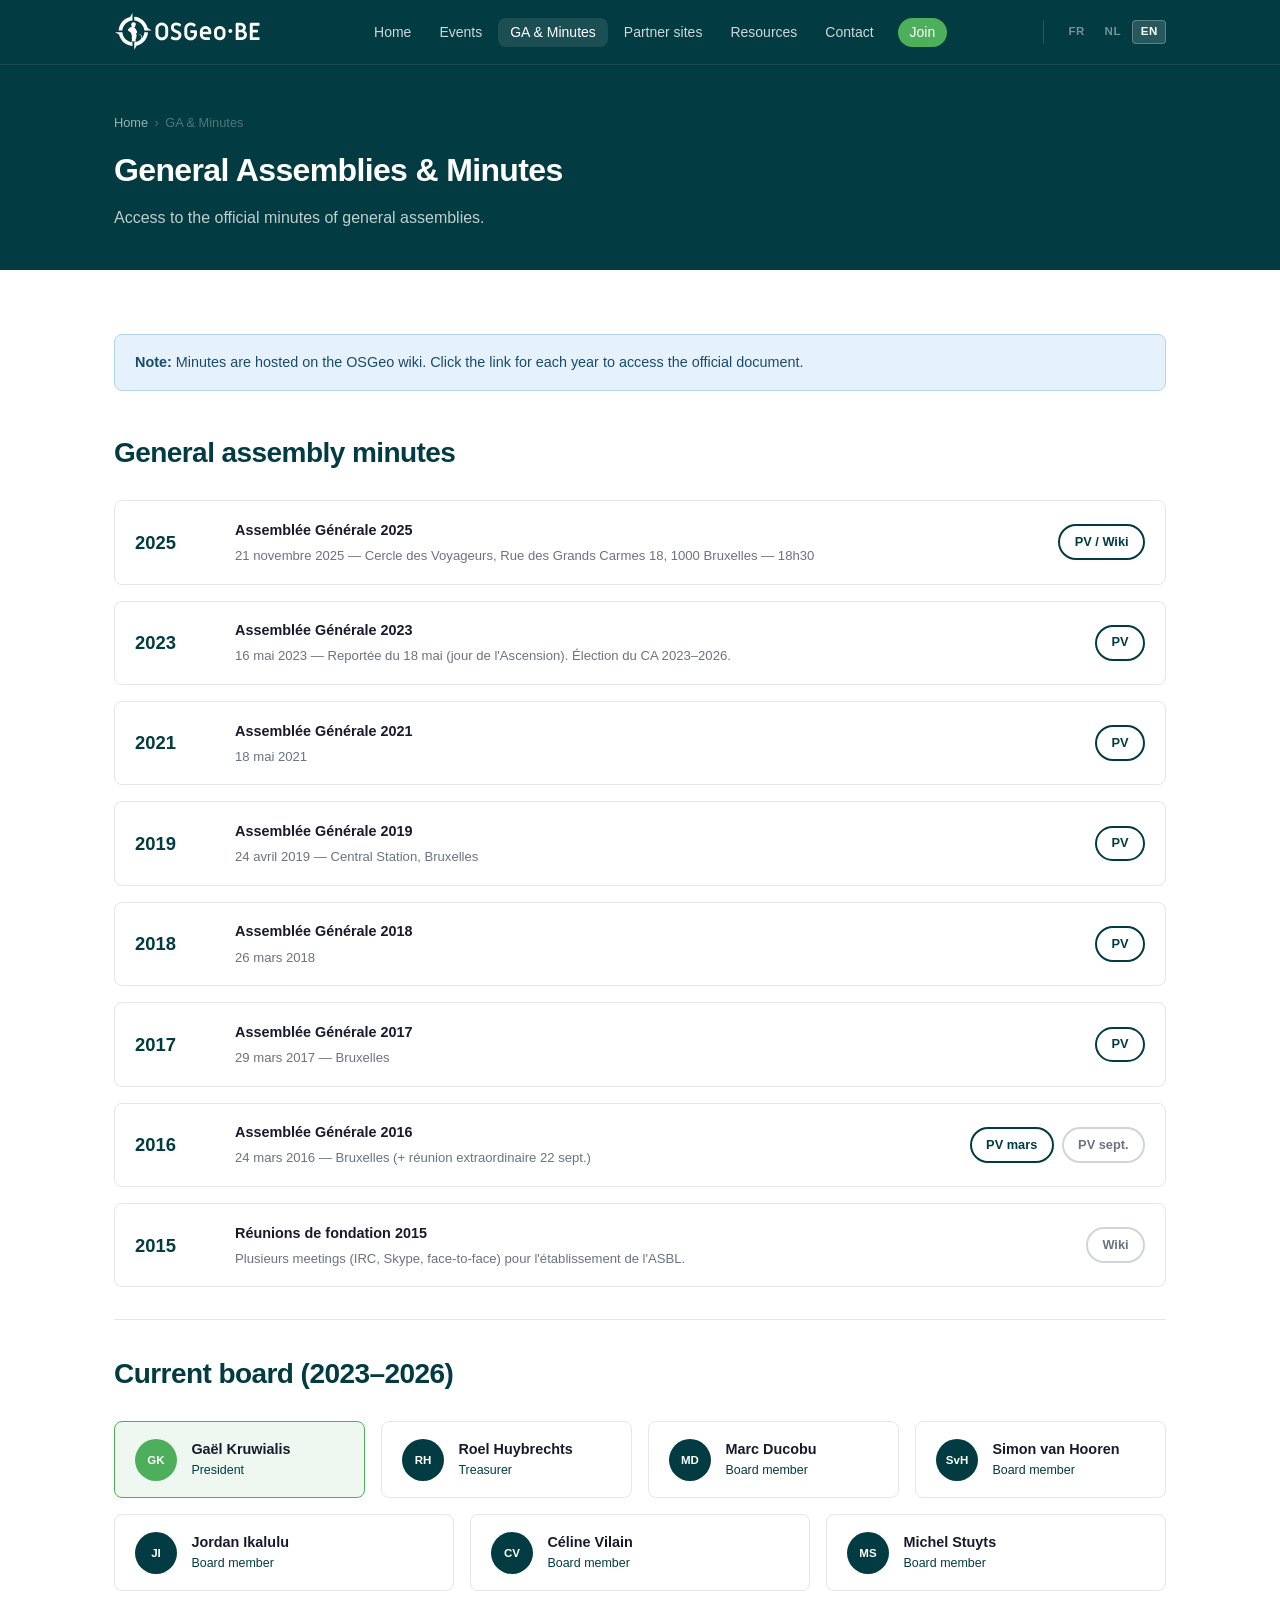
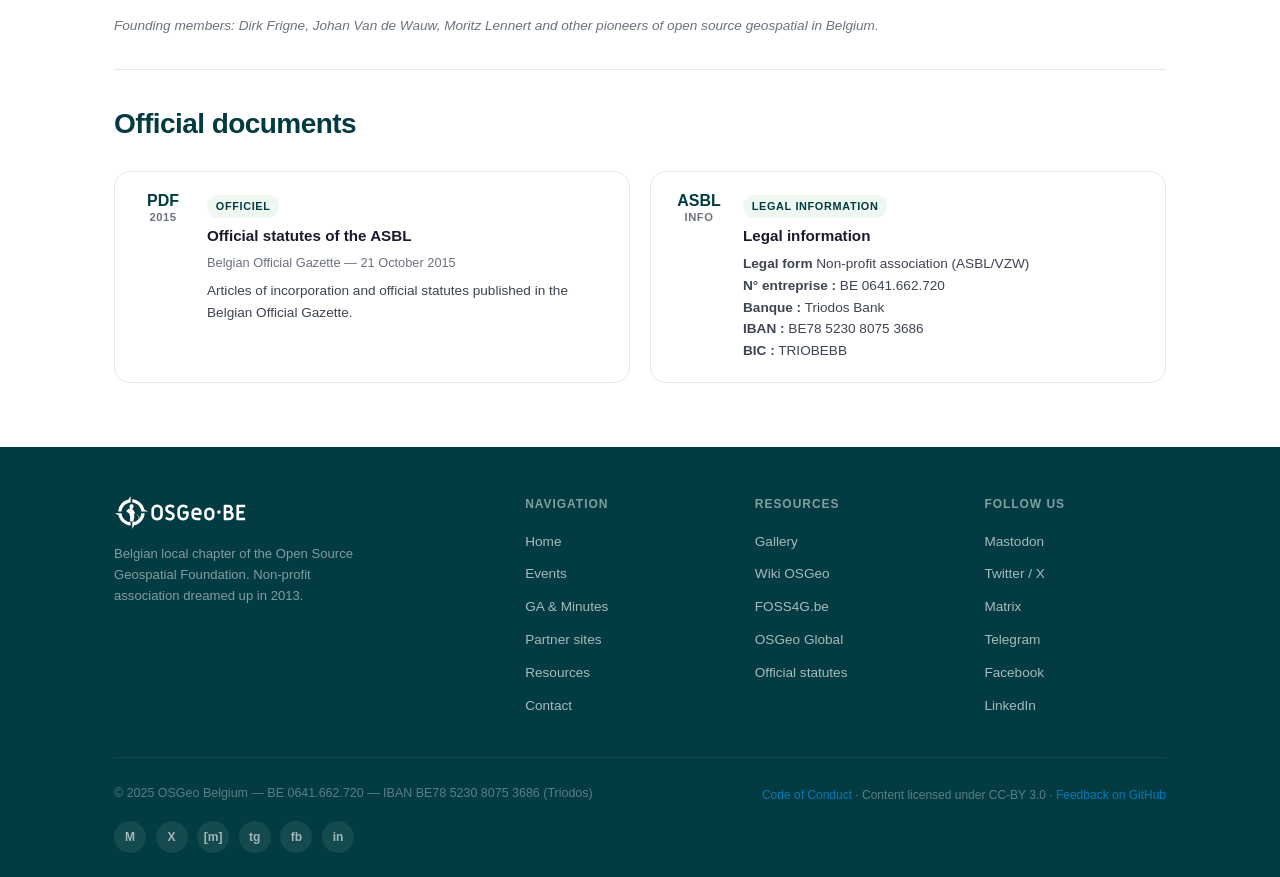
==== commit 3f6182c2: "Ajout galerie photos : page gallery.html avec albums 2015–2024 - Nouvelle page gallery.html avec gri" ====
--- a/ag.html
+++ b/ag.html
@@ -240,6 +240,7 @@
         <div class="footer-col">
           <h4 data-i18n="footer.resources">Ressources</h4>
           <ul>
+            <li><a href="gallery.html" data-i18n="nav.gallery">Galerie</a></li>
             <li><a href="https://wiki.osgeo.org/wiki/Belgium" target="_blank" rel="noopener">Wiki OSGeo</a></li>
             <li><a href="https://www.foss4g.be" target="_blank" rel="noopener">FOSS4G.be</a></li>
             <li><a href="https://www.osgeo.org" target="_blank" rel="noopener">OSGeo Global</a></li>
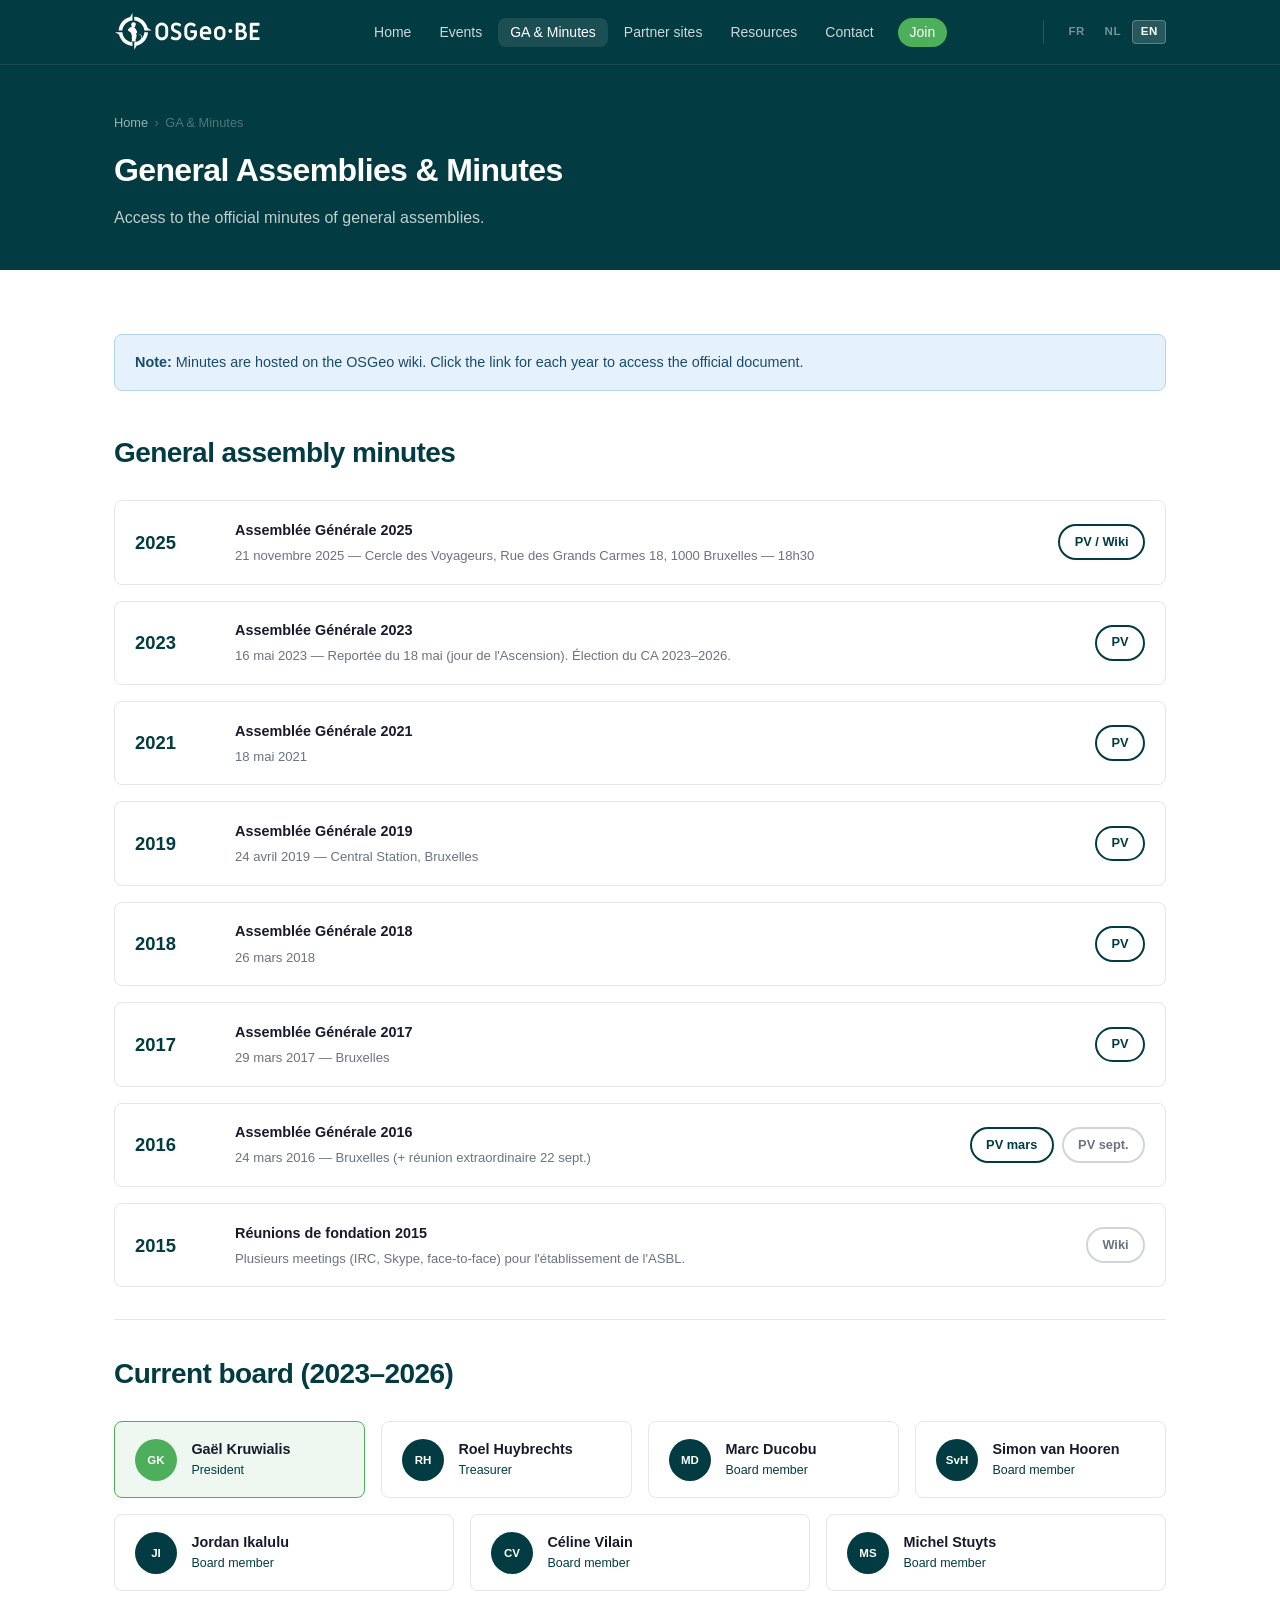
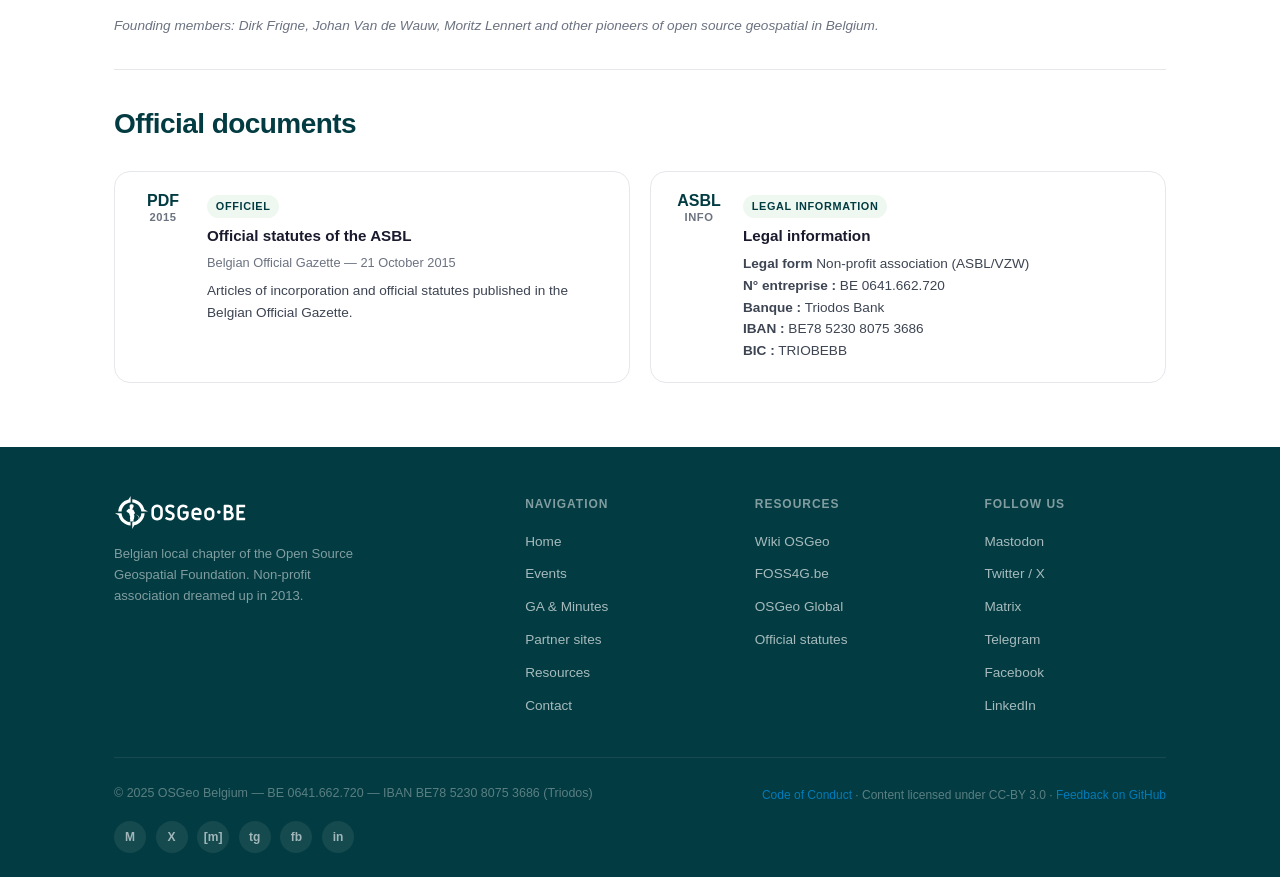
==== commit 8f217d57: "Retire gallery.html — galerie en préparation, photos à sélectionner Co-Authored-By: Claude Sonnet 4." ====
--- a/ag.html
+++ b/ag.html
@@ -240,7 +240,6 @@
         <div class="footer-col">
           <h4 data-i18n="footer.resources">Ressources</h4>
           <ul>
-            <li><a href="gallery.html" data-i18n="nav.gallery">Galerie</a></li>
             <li><a href="https://wiki.osgeo.org/wiki/Belgium" target="_blank" rel="noopener">Wiki OSGeo</a></li>
             <li><a href="https://www.foss4g.be" target="_blank" rel="noopener">FOSS4G.be</a></li>
             <li><a href="https://www.osgeo.org" target="_blank" rel="noopener">OSGeo Global</a></li>
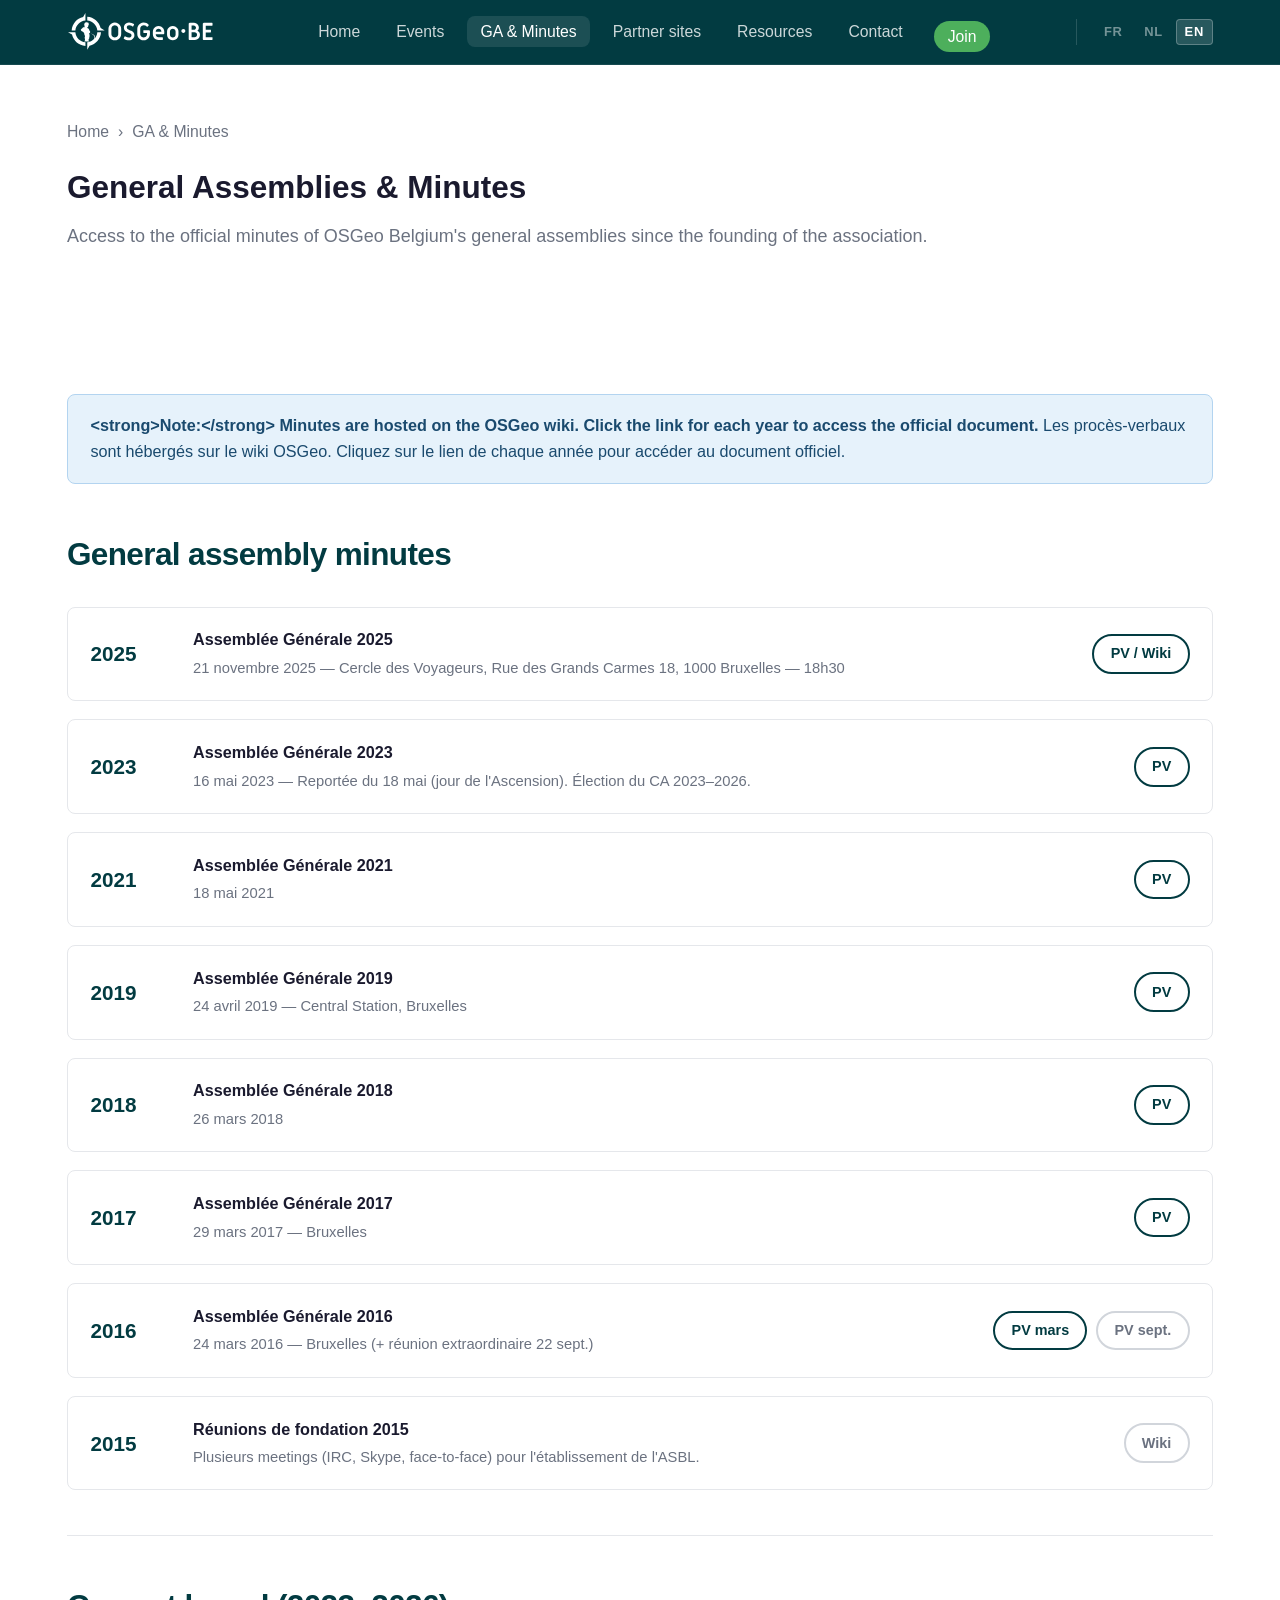
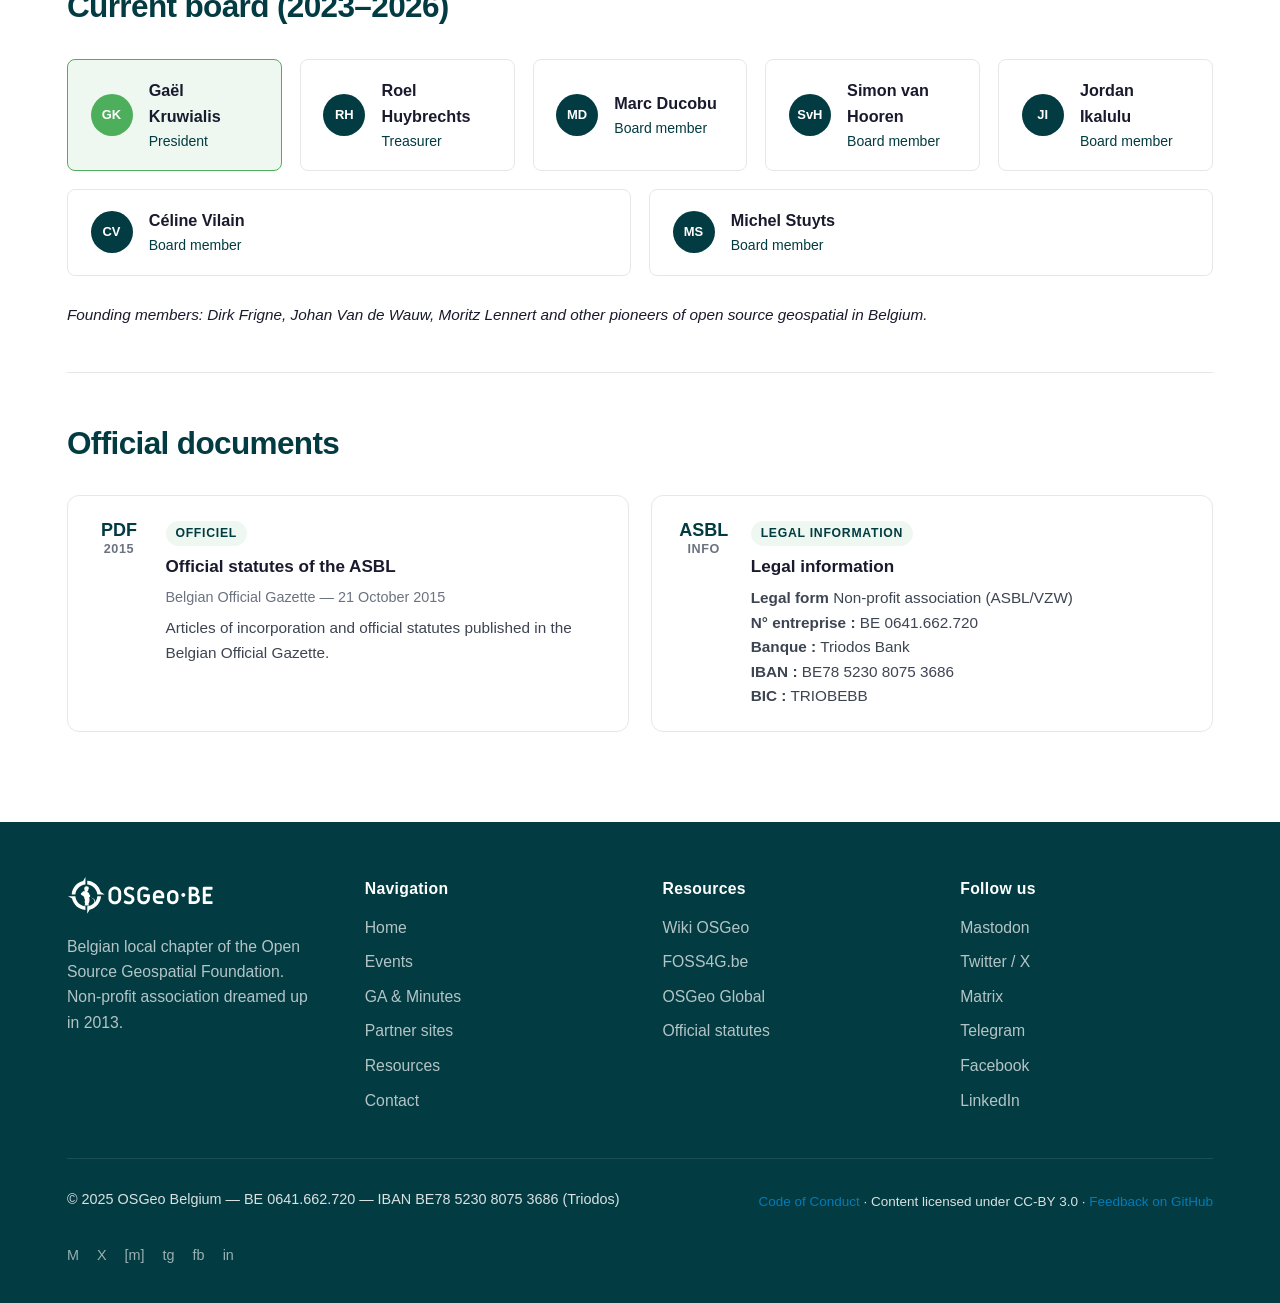
==== commit 12020881: "Site-wide: SEO meta tags, CSS refactor, language persistence, archive fixes - Add Open Graph / meta " ====
--- a/ag.html
+++ b/ag.html
@@ -3,7 +3,12 @@
 <head>
   <meta charset="UTF-8" />
   <meta name="viewport" content="width=device-width, initial-scale=1.0" />
-  <title>AG &amp; PV — OSGeo Belgium</title>
+  <meta name="description" content="Assemblées Générales et Procès-Verbaux d'OSGeo Belgium - Accès aux comptes rendus officiels depuis 2015." />
+  <meta property="og:title" content="AG & PV — OSGeo Belgium" />
+  <meta property="og:description" content="Consultez les procès-verbaux des assemblées générales et les documents légaux d'OSGeo Belgium." />
+  <meta property="og:url" content="https://www.osgeo.be/ag.html" />
+  <meta property="og:type" content="website" />
+  <title>AG & PV — OSGeo Belgium</title>
   <link rel="stylesheet" href="style.css" />
   <link rel="icon" type="image/svg+xml" href="logo-icon.svg" />
 </head>
@@ -20,7 +25,7 @@
       <ul class="nav-links">
         <li><a href="index.html" data-i18n="nav.home">Accueil</a></li>
         <li><a href="archive.html" data-i18n="nav.events">Événements</a></li>
-        <li><a href="ag.html" class="active" data-i18n="nav.ag">AG &amp; PV</a></li>
+        <li><a href="ag.html" class="active" data-i18n="nav.ag">AG & PV</a></li>
         <li><a href="links.html" data-i18n="nav.links">Sites amis</a></li>
         <li><a href="resources.html" data-i18n="nav.resources">Ressources</a></li>
         <li><a href="contact.html" data-i18n="nav.contact">Contact</a></li>
@@ -39,18 +44,18 @@
       <nav class="breadcrumb" aria-label="Fil d'Ariane">
         <a href="index.html" data-i18n="bc.home">Accueil</a>
         <span>›</span>
-        <span data-i18n="bc.ag">AG &amp; PV</span>
+        <span data-i18n="bc.ag">AG & PV</span>
       </nav>
-      <h1 data-i18n="ag.hero.title">Assemblées Générales &amp; Procès-Verbaux</h1>
-      <p data-i18n="ag.hero.sub">Accès aux comptes rendus officiels des assemblées générales.</p>
+      <h1 data-i18n="ag.title">Assemblées Générales & Procès-Verbaux</h1>
+      <p data-i18n="ag.sub">Accès aux comptes rendus officiels des assemblées générales d'OSGeo Belgium depuis la fondation de l'association.</p>
     </div>
   </section>
 
   <section class="section">
     <div class="container">
 
-      <div style="background:var(--blue-pale);border:1px solid #b3d4f0;border-radius:var(--radius);padding:1rem 1.25rem;margin-bottom:2.5rem;font-size:.9rem;color:#1a4a6e;" data-i18n-html="ag.note">
-        <strong>Note :</strong> Les procès-verbaux sont hébergés sur le wiki OSGeo. Cliquez sur le lien de chaque année pour accéder au document officiel.
+      <div class="ag-notice">
+        <strong data-i18n="ag.note">Note :</strong> <span data-i18n-html="ag.note.text">Les procès-verbaux sont hébergés sur le wiki OSGeo. Cliquez sur le lien de chaque année pour accéder au document officiel.</span>
       </div>
 
       <h2 class="section-title mb-3" data-i18n="ag.pv.title">Procès-verbaux des AG</h2>
@@ -63,7 +68,7 @@
             <h3>Assemblée Générale 2025</h3>
             <p>21 novembre 2025 — Cercle des Voyageurs, Rue des Grands Carmes 18, 1000 Bruxelles — 18h30</p>
           </div>
-          <div style="display:flex;gap:.5rem;flex-wrap:wrap;justify-content:flex-end;">
+          <div class="ag-actions">
             <a href="https://wiki.osgeo.org/wiki/OSGeo-BE-general-assembly-20252112" target="_blank" rel="noopener" class="btn btn-sm btn-outline">PV / Wiki</a>
           </div>
         </div>
@@ -74,7 +79,7 @@
             <h3>Assemblée Générale 2023</h3>
             <p>16 mai 2023 — Reportée du 18 mai (jour de l'Ascension). Élection du CA 2023–2026.</p>
           </div>
-          <div style="display:flex;gap:.5rem;flex-wrap:wrap;justify-content:flex-end;">
+          <div class="ag-actions">
             <a href="https://wiki.osgeo.org/wiki/OSGeo-BE-general-assembly-minutes-20230516" target="_blank" rel="noopener" class="btn btn-sm btn-outline">PV</a>
           </div>
         </div>
@@ -85,7 +90,7 @@
             <h3>Assemblée Générale 2021</h3>
             <p>18 mai 2021</p>
           </div>
-          <div style="display:flex;gap:.5rem;flex-wrap:wrap;justify-content:flex-end;">
+          <div class="ag-actions">
             <a href="https://wiki.osgeo.org/wiki/OSGeo-BE-general-assembly-minutes-20210518" target="_blank" rel="noopener" class="btn btn-sm btn-outline">PV</a>
           </div>
         </div>
@@ -96,7 +101,7 @@
             <h3>Assemblée Générale 2019</h3>
             <p>24 avril 2019 — Central Station, Bruxelles</p>
           </div>
-          <div style="display:flex;gap:.5rem;flex-wrap:wrap;justify-content:flex-end;">
+          <div class="ag-actions">
             <a href="https://wiki.osgeo.org/wiki/OSGeo-BE-general-assembly-minutes-20190424" target="_blank" rel="noopener" class="btn btn-sm btn-outline">PV</a>
           </div>
         </div>
@@ -107,7 +112,7 @@
             <h3>Assemblée Générale 2018</h3>
             <p>26 mars 2018</p>
           </div>
-          <div style="display:flex;gap:.5rem;flex-wrap:wrap;justify-content:flex-end;">
+          <div class="ag-actions">
             <a href="https://wiki.osgeo.org/wiki/OSGeo-BE-general-assembly-minutes-20180326" target="_blank" rel="noopener" class="btn btn-sm btn-outline">PV</a>
           </div>
         </div>
@@ -118,7 +123,7 @@
             <h3>Assemblée Générale 2017</h3>
             <p>29 mars 2017 — Bruxelles</p>
           </div>
-          <div style="display:flex;gap:.5rem;flex-wrap:wrap;justify-content:flex-end;">
+          <div class="ag-actions">
             <a href="https://wiki.osgeo.org/wiki/OSGeo-BE-general-assembly-minutes-20170329" target="_blank" rel="noopener" class="btn btn-sm btn-outline">PV</a>
           </div>
         </div>
@@ -129,7 +134,7 @@
             <h3>Assemblée Générale 2016</h3>
             <p>24 mars 2016 — Bruxelles (+ réunion extraordinaire 22 sept.)</p>
           </div>
-          <div style="display:flex;gap:.5rem;flex-wrap:wrap;justify-content:flex-end;">
+          <div class="ag-actions">
             <a href="https://wiki.osgeo.org/wiki/OSGeo-BE-general-assembly-20160324" target="_blank" rel="noopener" class="btn btn-sm btn-outline">PV mars</a>
             <a href="https://wiki.osgeo.org/wiki/OSGeo-BE-general-assembly-minutes-20160922" target="_blank" rel="noopener" class="btn btn-sm btn-ghost">PV sept.</a>
           </div>
@@ -141,7 +146,7 @@
             <h3>Réunions de fondation 2015</h3>
             <p>Plusieurs meetings (IRC, Skype, face-to-face) pour l'établissement de l'ASBL.</p>
           </div>
-          <div style="display:flex;gap:.5rem;flex-wrap:wrap;justify-content:flex-end;">
+          <div class="ag-actions">
             <a href="https://wiki.osgeo.org/wiki/Belgium" target="_blank" rel="noopener" class="btn btn-sm btn-ghost">Wiki</a>
           </div>
         </div>
@@ -181,15 +186,15 @@
           <div><h3>Michel Stuyts</h3><p class="role" data-i18n="role.administrator">Administrateur</p></div>
         </div>
       </div>
-      <p class="text-muted mb-3" style="font-size:.85rem;font-style:italic;" data-i18n="board.founder">Membres fondateurs : Dirk Frigne, Johan Van de Wauw, Moritz Lennert et d'autres pionniers du géospatial libre belge.</p>
+      <p class="text-muted mb-3 board-founder" data-i18n="board.founder">Membres fondateurs : Dirk Frigne, Johan Van de Wauw, Moritz Lennert et d'autres pionniers du géospatial libre belge.</p>
 
       <hr class="divider" />
 
       <h2 class="section-title mb-3" data-i18n="ag.docs.title">Documents légaux</h2>
       <div class="grid-2">
-        <a href="http://www.ejustice.just.fgov.be/tsv_pdf/2015/10/21/15317365.pdf" target="_blank" rel="noopener" class="event-card" style="text-decoration:none;color:inherit;">
-          <div class="event-date-badge">
-            <span class="day" style="font-size:1rem;">PDF</span>
+        <a href="http://www.ejustice.just.fgov.be/tsv_pdf/2015/10/21/15317365.pdf" target="_blank" rel="noopener" class="event-card legal-card">
+          <div class="event-date-badge legal-badge">
+            <span class="day">PDF</span>
             <span class="month">2015</span>
           </div>
           <div class="event-info">
@@ -199,9 +204,9 @@
             <p data-i18n="ag.statutes.desc">Actes de constitution et statuts officiels publiés au Moniteur belge.</p>
           </div>
         </a>
-        <div class="event-card">
-          <div class="event-date-badge">
-            <span class="day" style="font-size:1rem;">ASBL</span>
+        <div class="event-card legal-card">
+          <div class="event-date-badge legal-badge">
+            <span class="day">ASBL</span>
             <span class="month">Info</span>
           </div>
           <div class="event-info">
@@ -231,7 +236,7 @@
           <ul>
             <li><a href="index.html" data-i18n="nav.home">Accueil</a></li>
             <li><a href="archive.html" data-i18n="nav.events">Événements</a></li>
-            <li><a href="ag.html" data-i18n="nav.ag">AG &amp; PV</a></li>
+            <li><a href="ag.html" data-i18n="nav.ag">AG & PV</a></li>
             <li><a href="links.html" data-i18n="nav.links">Sites amis</a></li>
             <li><a href="resources.html" data-i18n="nav.resources">Ressources</a></li>
             <li><a href="contact.html" data-i18n="nav.contact">Contact</a></li>
@@ -260,7 +265,7 @@
       </div>
       <div class="footer-bottom">
         <p>© 2025 OSGeo Belgium — BE 0641.662.720 — IBAN BE78 5230 8075 3686 (Triodos)</p>
-        <p style="font-size:.75rem;margin-top:.25rem;">
+        <p class="footer-legal-sm">
           <a href="coc.html" data-i18n="footer.coc">Code de conduite</a> ·
           <span data-i18n="footer.license">Contenu sous licence CC-BY 3.0</span> ·
           <a href="https://github.com/OSGeo-be" target="_blank" rel="noopener" data-i18n="footer.feedback">Feedback sur GitHub</a>
--- a/style.css
+++ b/style.css
@@ -51,6 +51,7 @@
 .btn {
   display: inline-flex;
   align-items: center;
+  justify-content: center;
   gap: .45rem;
   padding: .55rem 1.25rem;
   border-radius: 9999px;
@@ -168,6 +169,7 @@
   cursor: pointer;
   padding: .5rem;
   margin-left: auto;
+  z-index: 201;
 }
 .nav-burger span { display: block; width: 22px; height: 2px; background: #fff; border-radius: 2px; transition: var(--t); }
 
@@ -197,6 +199,23 @@
 .section-header { margin-bottom: 2.5rem; }
 .section-header-center { text-align: center; }
 .section-header-center .section-sub { margin-left: auto; margin-right: auto; }
+
+/* Events section header - replacement for inline style */
+.events-header {
+  display: flex;
+  align-items: flex-end;
+  justify-content: space-between;
+  flex-wrap: wrap;
+  gap: 1rem;
+  margin-bottom: 1.75rem;
+}
+
+/* Events container - replacement for inline style */
+.events-container {
+  display: flex;
+  flex-direction: column;
+  gap: 0.75rem;
+}
 
 /* === HERO === */
 .hero {
@@ -215,11 +234,10 @@
 }
 .hero-inner {
   display: grid;
-  grid-template-columns: 380px 1fr;
-  gap: 3.5rem;
-  align-items: center;
-}
-/* LEFT: banner + logo badge */
+  grid-template-columns: 1fr;
+  gap: 2rem;
+  align-items: center;
+}
 .hero-banner-col {
   position: relative;
   flex-shrink: 0;
@@ -248,7 +266,6 @@
   filter: brightness(0) invert(1);
   display: block;
 }
-/* RIGHT: text */
 .hero-text-col { padding-left: .5rem; }
 .hero-eyebrow {
   display: inline-flex;
@@ -280,22 +297,13 @@
   max-width: 500px;
 }
 .hero-actions { display: flex; gap: .75rem; flex-wrap: wrap; }
-.hero-logo-wrap {
-  display: flex;
-  align-items: center;
-  justify-content: center;
-}
-.hero-logo-wrap img {
-  width: 260px;
-  filter: brightness(0) invert(1);
-  opacity: .12;
-}
 
 /* === FOSS4G YEARS GRID === */
 .foss4g-years-grid {
   display: flex;
   flex-wrap: wrap;
   gap: .75rem;
+  justify-content: center;
 }
 .foss4g-year-card {
   display: flex;
@@ -333,6 +341,26 @@
   letter-spacing: .05em;
 }
 
+/* FOSS4G promo box (archive.html) */
+.foss4g-promo-box {
+  background: var(--green-pale);
+  border: 1px solid #b8e0c0;
+  border-radius: var(--radius-lg);
+  padding: 1.5rem;
+  margin-bottom: 2.5rem;
+}
+
+.foss4g-promo-title {
+  font-size: 1.1rem;
+  font-weight: 700;
+  margin-bottom: 0.75rem;
+  color: var(--green-dark);
+}
+
+.foss4g-promo-box .section-eyebrow {
+  margin-bottom: 0.5rem;
+}
+
 /* === STATS BAR === */
 .stats-bar {
   background: var(--bg-alt);
@@ -375,9 +403,9 @@
 .card-text { font-size: .875rem; color: var(--text-mid); line-height: 1.6; }
 
 /* === GRID === */
-.grid-3 { display: grid; grid-template-columns: repeat(3, 1fr); gap: 1.25rem; }
-.grid-4 { display: grid; grid-template-columns: repeat(4, 1fr); gap: 1.25rem; }
-.grid-2 { display: grid; grid-template-columns: repeat(2, 1fr); gap: 1.25rem; }
+.grid-3 { display: grid; grid-template-columns: 1fr; gap: 1.25rem; }
+.grid-4 { display: grid; grid-template-columns: repeat(2, 1fr); gap: 1.25rem; }
+.grid-2 { display: grid; grid-template-columns: 1fr; gap: 1.25rem; }
 
 /* === EVENT CARDS === */
 .event-card {
@@ -454,7 +482,7 @@
 .join-banner p { color: rgba(255,255,255,.8); font-size: .95rem; max-width: 480px; }
 
 /* === BOARD === */
-.board-grid { display: flex; flex-wrap: wrap; gap: 1rem; }
+.board-grid { display: flex; flex-wrap: wrap; gap: 1rem; justify-content: center; }
 .board-card {
   display: flex;
   align-items: center;
@@ -522,6 +550,13 @@
 }
 .social-link:hover { border-color: var(--green); background: var(--green-pale); color: var(--green-dark); text-decoration: none; }
 .social-link .icon { width: 20px; height: 20px; flex-shrink: 0; }
+.contact-matrix-help {
+  margin-top: .6rem;
+  font-size: .8rem;
+  color: var(--text-muted);
+  line-height: 1.5;
+}
+.contact-matrix-help a { color: var(--blue); }
 
 /* === ARCHIVE TABLE === */
 .year-group { margin-bottom: 3rem; }
@@ -572,279 +607,1161 @@
 .ag-info h3 { font-size: .9rem; font-weight: 600; margin-bottom: .2rem; }
 .ag-info p { font-size: .82rem; color: var(--text-muted); }
 
-/* === CONTACT === */
-.contact-block {
+/* === CONTACT/LINKS/RESOURCES PAGES === */
+.page-hero {
+  padding: 3rem 0;
+  background: var(--bg);
+}
+
+.page-hero h1 {
+  font-size: 1.75rem;
+  font-weight: 700;
+  color: var(--text);
+  margin-bottom: 0.5rem;
+}
+
+.page-hero p {
+  color: var(--text-muted);
+  font-size: 1rem;
+}
+
+.breadcrumb {
+  display: flex;
+  align-items: center;
+  gap: 0.5rem;
+  font-size: 0.875rem;
+  color: var(--text-muted);
+  margin-bottom: 1rem;
+}
+
+.breadcrumb a {
+  color: var(--text-muted);
+}
+
+.breadcrumb a:hover {
+  color: var(--green-dark);
+}
+
+/* Filter bar */
+.filter-bar {
+  display: flex;
+  gap: 0.5rem;
+  flex-wrap: wrap;
+  margin-bottom: 2rem;
+}
+
+.btn-dark.active-filter {
+  background: var(--green-dark);
+  color: #fff;
+}
+
+/* === FOOTER === */
+.site-footer {
+  background: var(--bg-dark);
+  color: rgba(255,255,255,.85);
+  padding: 3rem 0 2rem;
+}
+.footer-grid {
+  display: grid;
+  grid-template-columns: 1fr 1fr;
+  gap: 2.5rem;
+  margin-bottom: 2.5rem;
+}
+.footer-brand img {
+  height: 40px;
+  width: auto;
+  filter: brightness(0) invert(1);
+  margin-bottom: 1rem;
+}
+.footer-brand p {
+  color: rgba(255,255,255,.7);
+  font-size: .875rem;
+  max-width: 280px;
+}
+.footer-col h4 {
+  color: #fff;
+  font-size: .875rem;
+  font-weight: 700;
+  margin-bottom: .75rem;
+  letter-spacing: .02em;
+}
+.footer-col ul { display: flex; flex-direction: column; gap: .5rem; }
+.footer-col a {
+  color: rgba(255,255,255,.7);
+  font-size: .875rem;
+}
+.footer-col a:hover {
+  color: #fff;
+  text-decoration: underline;
+}
+.footer-bottom {
+  border-top: 1px solid rgba(255,255,255,.1);
+  padding-top: 1.5rem;
+  display: flex;
+  align-items: center;
+  justify-content: space-between;
+  flex-wrap: wrap;
+  gap: 1rem;
+  font-size: .8rem;
+}
+.footer-legal {
+  display: flex;
+  gap: 2rem;
+  flex-wrap: wrap;
+}
+.footer-legal a {
+  color: rgba(255,255,255,.6);
+}
+.footer-legal a:hover {
+  color: #fff;
+}
+.social-icons {
+  display: flex;
+  gap: .75rem;
+}
+.social-icons a {
+  width: 36px;
+  height: 36px;
+  display: flex;
+  align-items: center;
+  justify-content: center;
+  border-radius: 50%;
+  background: rgba(255,255,255,.08);
+  color: rgba(255,255,255,.7);
+  transition: var(--t);
+}
+.social-icons a:hover {
+  background: var(--green);
+  color: #fff;
+  transform: translateY(-2px);
+}
+.social-icons svg { width: 18px; height: 18px; }
+
+/* === GALLERY PAGE === */
+.gallery-grid {
+  display: grid;
+  grid-template-columns: repeat(auto-fill, minmax(260px, 1fr));
+  gap: 1rem;
+}
+.gallery-card {
+  position: relative;
+  border-radius: var(--radius-lg);
+  overflow: hidden;
+  aspect-ratio: 4/3;
+  cursor: pointer;
+}
+.gallery-card img {
+  width: 100%;
+  height: 100%;
+  object-fit: cover;
+  transition: transform .3s ease;
+}
+.gallery-card:hover img {
+  transform: scale(1.05);
+}
+.gallery-card::after {
+  content: '';
+  position: absolute;
+  inset: 0;
+  background: linear-gradient(to top, rgba(0,0,0,.6) 0%, transparent 40%);
+  pointer-events: none;
+}
+.gallery-label {
+  position: absolute;
+  bottom: 0;
+  left: 0;
+  right: 0;
+  background: linear-gradient(transparent, rgba(0,0,0,.7));
+  color: #fff;
+  padding: 1.5rem 1rem 1rem;
+  font-size: 1rem;
+  font-weight: 600;
+  text-shadow: 0 2px 4px rgba(0,0,0,.5);
+}
+
+/* === FOSS4G 2026 PAGE === */
+.foss4g-hero {
+  background: linear-gradient(135deg, var(--green-dark), #035060);
+  color: #fff;
+  padding: 4rem 0;
+  text-align: center;
+}
+.foss4g-hero-content {
+  max-width: 600px;
+  margin: 0 auto;
+}
+.foss4g-badge {
+  display: inline-flex;
+  align-items: center;
+  gap: .5rem;
+  background: rgba(77,175,92,.2);
+  border: 1px solid rgba(77,175,92,.3);
+  border-radius: 9999px;
+  padding: .4rem 1rem;
+  font-size: .8rem;
+  font-weight: 600;
+  margin-bottom: 1.5rem;
+}
+.foss4g-hero h1 {
+  font-size: clamp(2rem, 4vw, 3rem);
+  font-weight: 700;
+  margin-bottom: 1rem;
+}
+.foss4g-hero p {
+  font-size: 1.1rem;
+  color: rgba(255,255,255,.85);
+  margin-bottom: 2rem;
+  max-width: 500px;
+  margin-left: auto;
+  margin-right: auto;
+}
+.foss4g-date {
+  display: inline-flex;
+  align-items: center;
+  gap: .75rem;
+  background: rgba(255,255,255,.1);
+  border: 1px solid rgba(255,255,255,.2);
+  border-radius: 9999px;
+  padding: .6rem 1.5rem;
+  font-size: 1.5rem;
+  font-weight: 700;
+  margin-bottom: 2rem;
+}
+.foss4g-date-icon {
+  width: 28px;
+  height: 28px;
+}
+
+/* ===== INLINE STYLES REPLACEMENT =====
+   These classes replace inline styles found in index.html and archive.html */
+[data-i18n-html] {
+  white-space: pre-line;
+}
+
+/* ===== RESPONSIVE STYLES ===== */
+
+/* Mobile First - Base styles already handle mobile */
+
+/* Mobile menu styles - always present but hidden on desktop */
+.nav-links {
+  position: fixed;
+  top: 64px;
+  left: 0;
+  right: 0;
+  background: var(--green-dark);
+  flex-direction: column;
+  align-items: stretch;
+  padding: 1rem;
+  max-height: calc(100vh - 64px);
+  overflow-y: auto;
+  transform: translateY(-100%);
+  transition: transform 0.3s ease;
+  z-index: 199;
+  display: none;
+}
+
+.nav-links.open {
+  transform: translateY(0);
+  display: flex;
+}
+
+.nav-links li:last-child {
+  margin-top: 0.5rem;
+}
+
+.nav-burger {
+  display: block;
+  position: relative;
+  z-index: 201;
+}
+
+/* Tablet - 640px and up */
+@media (min-width: 640px) {
+  .nav-burger { display: none; }
+  .nav-links {
+    position: static;
+    transform: none;
+    display: flex;
+    flex-direction: row;
+    align-items: center;
+    max-height: none;
+    overflow: visible;
+    padding: 0;
+    background: transparent;
+    z-index: auto;
+  }
+  
+  .hero-inner {
+    grid-template-columns: 300px 1fr;
+    gap: 2.5rem;
+  }
+
+  .grid-2 { grid-template-columns: repeat(2, 1fr); }
+  .grid-3 { grid-template-columns: repeat(3, 1fr); }
+
+  .hero-banner-col {
+    position: relative;
+    flex-shrink: 0;
+  }
+  
+  .events-header {
+    flex-direction: row;
+    align-items: flex-end;
+  }
+  
+  .filter-bar {
+    flex-direction: row;
+    align-items: center;
+  }
+  
+  .btn {
+    justify-content: flex-start;
+  }
+}
+
+/* Desktop - 768px and up */
+@media (min-width: 768px) {
+  :root {
+    --radius-lg: 12px;
+  }
+
+  .grid-4 { grid-template-columns: repeat(4, 1fr); }
+  .contact-layout { grid-template-columns: 1fr 1fr; gap: 3rem; }
+
+  html {
+    font-size: 18px;
+  }
+  
+  .section {
+    padding: 5rem 0;
+  }
+  
+  .hero {
+    padding: 4rem 0;
+  }
+  
+  .hero-inner {
+    grid-template-columns: 380px 1fr;
+    gap: 3.5rem;
+  }
+  
+  .hero-banner-img {
+    max-width: 380px;
+  }
+  
+  .stats-bar {
+    padding: 1.75rem 0;
+  }
+  
+  .stat {
+    padding: 0.5rem 2.5rem;
+  }
+  
+  .join-banner {
+    padding: 3.5rem;
+  }
+  
+  .grid-4 {
+    gap: 1.5rem;
+  }
+  
+  .foss4g-years-grid {
+    justify-content: flex-start;
+  }
+  
+  .archive-event {
+    grid-template-columns: 110px 1fr auto;
+  }
+}
+
+/* Large Desktop - 1024px and up */
+@media (min-width: 1024px) {
+  .container {
+    max-width: 1200px;
+  }
+  
+  .nav-links {
+    gap: 0.5rem;
+  }
+  
+  .grid-4 {
+    gap: 1.5rem;
+  }
+  
+  .footer-grid {
+    grid-template-columns: repeat(4, 1fr);
+    gap: 2.5rem;
+  }
+}
+
+/* Extra Large - 1280px and up */
+@media (min-width: 1280px) {
+  .hero {
+    padding: 5rem 0;
+  }
+}
+
+/* Extra Small - 360px and down */
+@media (max-width: 360px) {
+  .container {
+    padding: 0 1rem;
+  }
+  
+  .hero-actions {
+    flex-direction: column;
+    align-items: flex-start;
+  }
+  
+  .btn {
+    width: 100%;
+    justify-content: center;
+  }
+}
+/* CONTACT PAGE */  
+.contact-layout { display: grid; grid-template-columns: 1fr; gap: 2rem; align-items: start; }  
+.contact-block { margin-bottom: 2.5rem; }  
+.legal-dl { display: grid; grid-template-columns: auto 1fr; gap: 0.5rem 1rem; }  
+.legal-dl dt { font-weight: 600; color: var(--text); }  
+.legal-dl dd { color: var(--text-muted); font-size: 0.9rem; }  
+.channel-category { font-size: 0.76rem; font-weight: 700; text-transform: uppercase; letter-spacing: 0.08em; color: var(--text-muted); margin-bottom: 0.65rem; } 
+.text-mid-i18n { color: var(--text-mid); margin-bottom: 1rem; } 
+.btn-statutes { display: inline-flex; align-items: center; gap: 0.5rem; flex-shrink: 0; }  
+.social-link-full { flex: 1 1 100%; }  
+.social-link-name { font-size: 0.85rem; font-weight: 600; }  
+.social-link-desc { font-size: 0.75rem; color: var(--text-muted); } 
+.join-cta-section { text-align: center; margin-top: 2rem; padding-top: 2rem; border-top: 1px solid var(--border); }  
+.join-cta-section p { margin-bottom: 0.5rem; } 
+/* Links page styles */  
+.links-section { margin-bottom: 3rem; }  
+.links-section-header { margin-bottom: 1.5rem; }  
+.links-grid { display: grid; grid-template-columns: repeat(auto-fill, minmax(280px, 1fr)); gap: 1rem; }  
+.links-grid-4 { grid-template-columns: repeat(auto-fill, minmax(240px, 1fr)); } 
+.link-card { display: block; background: var(--bg); border: 1px solid var(--border); border-radius: var(--radius); padding: 1.25rem; text-decoration: none; color: inherit; transition: var(--t); }  
+.link-card:hover { box-shadow: var(--shadow); transform: translateY(-2px); text-decoration: none; }  
+.link-card-header { display: flex; align-items: center; justify-content: space-between; margin-bottom: 0.75rem; } 
+.link-icon { width: 40px; height: 40px; display: flex; align-items: center; justify-content: center; }  
+.link-icon-logo { flex-shrink: 0; }  
+.link-icon-logo img { width: 100%; height: 100%; object-fit: contain; display: block; }  
+.link-icon-wide { flex: 1; min-width: 120px; }  
+.link-icon-wide img { width: 100%; height: auto; max-height: 32px; display: block; } 
+.link-icon-mb { margin-bottom: 0.75rem; }  
+.link-icon-add { font-size: 1.5rem; font-weight: 700; color: var(--green); }  
+.link-tag { font-size: 0.68rem; font-weight: 700; letter-spacing: 0.06em; text-transform: uppercase; padding: 0.25rem 0.65rem; border-radius: 9999px; background: var(--bg-alt); color: var(--text-muted); } 
+.link-tag-green { background: var(--green-pale); color: var(--green-dark); }  
+.link-card h3 { font-size: 1rem; font-weight: 600; color: var(--text); margin-bottom: 0.4rem; }  
+.link-card p { font-size: 0.85rem; color: var(--text-muted); line-height: 1.5; margin-bottom: 0.75rem; } 
+.link-url { font-size: 0.75rem; color: var(--green-dark); font-weight: 500; }  
+.link-card-volunteer { border-color: var(--border-mid); background: var(--bg-alt); }  
+.link-card-add { text-align: center; } 
+.ag-notice { background: var(--blue-pale); border: 1px solid #b3d4f0; border-radius: var(--radius); padding: 1rem 1.25rem; margin-bottom: 2.5rem; font-size: 0.9rem; color: #1a4a6e; }  
+.ag-actions { display: flex; gap: 0.5rem; flex-wrap: wrap; justify-content: flex-end; }  
+.divider { border: 0; border-top: 1px solid var(--border); margin: 2.5rem 0; } 
+.mb-3 { margin-bottom: 1.5rem; }  
+.board-founder { font-size: 0.85rem; font-style: italic; }  
+.join-banner-buttons { display: flex; gap: 0.75rem; flex-wrap: wrap; flex-shrink: 0; } 
+.legal-card { text-decoration: none; color: inherit; }  
+.legal-badge .day { font-size: 1rem; }  
+.footer-legal-sm { font-size: 0.75rem; margin-top: 0.25rem; }  
+.footer-social { display: flex; gap: 1rem; margin-top: 0.75rem; }  
+.footer-social a { color: rgba(255,255,255,.6); font-weight: 500; } 
+/* Resources page styles */  
+.osgeo-catalog { background: var(--green-pale); border: 1px solid #b8e0c0; border-radius: var(--radius-lg); padding: 1.25rem 1.5rem; margin-bottom: 1.5rem; display: flex; align-items: center; justify-content: space-between; flex-wrap: wrap; gap: 1rem; }  
+.osgeo-catalog-title { font-weight: 600; margin-bottom: 0.25rem; }  
+.osgeo-catalog-desc { font-size: 0.85rem; color: var(--text-muted); } 
+.res-categories-grid { display: grid; grid-template-columns: repeat(auto-fill, minmax(240px, 1fr)); gap: 1rem; }  
+.res-category-card { background: var(--bg); border: 1px solid var(--border); border-radius: var(--radius); padding: 1rem; }  
+.res-category-title { font-size: 0.7rem; font-weight: 700; letter-spacing: 0.08em; text-transform: uppercase; color: var(--text-muted); margin-bottom: 0.6rem; } 
+.res-pills { display: flex; flex-wrap: wrap; gap: 0.4rem; }  
+.res-pill { display: inline-block; padding: 0.25rem 0.65rem; border-radius: 9999px; font-size: 0.75rem; font-weight: 500; background: var(--bg-alt); color: var(--text); text-decoration: none; border: 1px solid var(--border); transition: var(--t); }  
+.res-pill:hover { background: var(--green-pale); border-color: var(--green); color: var(--green-dark); } 
+.osgeolive-card { margin-top: 1.5rem; padding: 1.25rem 1.5rem; background: var(--green-pale); border: 1px solid #b8e0c0; border-radius: var(--radius-lg); display: flex; gap: 1.25rem; align-items: flex-start; flex-wrap: wrap; }  
+.osgeolive-card-title { font-weight: 700; margin-bottom: 0.3rem; }  
+.osgeolive-card-desc { font-size: 0.875rem; color: var(--text-muted); margin-bottom: 0.75rem; } 
+.ml-info { margin-top: 1rem; padding: 1rem 1.25rem; background: #f0f7ff; border: 1px solid #c5d8f0; border-radius: var(--radius); font-size: 0.875rem; }  
+.geodev-promo { margin-top: 1.5rem; padding: 1.25rem 1.5rem; background: var(--green-pale); border: 1px solid #b8e0c0; border-radius: var(--radius-lg); display: flex; gap: 1.25rem; align-items: flex-start; flex-wrap: wrap; } 
+.geodev-promo-title { font-weight: 700; margin-bottom: 0.3rem; }  
+.geodev-promo-desc { font-size: 0.875rem; color: var(--text-muted); margin-bottom: 0.75rem; }  
+.companies-info { margin-top: 1rem; padding: 1rem 1.25rem; background: #fff8f0; border: 1px solid #f0d0a0; border-radius: var(--radius); font-size: 0.875rem; color: #5a4a00; } 
+/* CoC page styles */  
+.coc-notice { background: var(--green-pale); border: 1px solid #b8e0c0; border-radius: var(--radius-lg); padding: 1.25rem 1.5rem; margin-bottom: 2rem; font-size: 0.9rem; }  
+.coc-section-title { font-size: 1.25rem; font-weight: 700; margin-bottom: 0.75rem; color: var(--green-dark); }  
+.coc-text { margin-bottom: 1.5rem; }  
+.coc-list { margin-bottom: 1.5rem; padding-left: 1.25rem; line-height: 1.9; }  
+.coc-attribution { font-size: 0.875rem; color: var(--text-muted); } 
+/* FOSS4G 2026 page styles */
+.foss4g-info { text-align: center; }
+.foss4g-info-title { font-size: 1.5rem; font-weight: 700; margin-bottom: 1rem; }
+.foss4g-info-desc { color: var(--text-muted); margin-bottom: 2rem; }
+.foss4g-btn { background: #b35c00; border-color: #b35c00; font-size: 1rem; padding: 0.85rem 2rem; }
+.foss4g-btn:hover { background: #934a00; border-color: #934a00; }
+.foss4g-mail-link { margin-top: 1.5rem; font-size: 0.85rem; color: var(--text-muted); }
+.foss4g-history { text-align: center; }
+.foss4g-history-text { font-size: 0.9rem; color: var(--text-muted); margin-bottom: 1.5rem; }
+
+/* FOSS4G 2026 — hero */
+.f26-hero {
+  background: linear-gradient(135deg, #7a3000 0%, #b35c00 60%, #c97020 100%);
+  color: #fff;
+  padding: 2.5rem 0 3rem;
+}
+.f26-breadcrumb { margin-bottom: 2rem; }
+.f26-breadcrumb a,
+.f26-breadcrumb span { color: rgba(255,255,255,.6); font-size: .85rem; }
+.f26-breadcrumb a:hover { color: #fff; }
+.f26-breadcrumb span:last-child { color: rgba(255,255,255,.9); }
+.f26-hero-inner {
+  display: grid;
+  grid-template-columns: auto 1fr;
+  gap: 3rem;
+  align-items: center;
+}
+.f26-hero-date {
+  background: rgba(0,0,0,.2);
+  border: 1px solid rgba(255,255,255,.15);
+  border-radius: var(--radius-lg);
+  padding: 2rem 2.5rem;
+  text-align: center;
+  flex-shrink: 0;
+}
+.f26-date-label {
+  font-size: .72rem;
+  font-weight: 700;
+  letter-spacing: .12em;
+  text-transform: uppercase;
+  color: #f9c880;
+  margin-bottom: .6rem;
+}
+.f26-date-day {
+  font-size: 4rem;
+  font-weight: 800;
+  line-height: 1;
+  color: #fff;
+  margin-bottom: .2rem;
+}
+.f26-date-month {
+  font-size: 1.15rem;
+  font-weight: 600;
+  color: rgba(255,255,255,.9);
+  margin-bottom: .5rem;
+}
+.f26-date-loc { font-size: .9rem; color: rgba(255,255,255,.7); }
+.f26-hero-text { padding-left: .5rem; }
+.f26-hero-text h1 {
+  font-size: clamp(1.8rem, 3.5vw, 2.6rem);
+  font-weight: 700;
+  letter-spacing: -.02em;
+  margin-bottom: .75rem;
+  line-height: 1.15;
+}
+.f26-hero-lead {
+  font-size: 1.05rem;
+  color: rgba(255,255,255,.82);
+  margin-bottom: 1.75rem;
+  max-width: 480px;
+  line-height: 1.65;
+}
+.f26-hero-actions { display: flex; gap: .75rem; flex-wrap: wrap; }
+
+/* FOSS4G 2026 — calls grid */
+.f26-calls-grid {
+  display: grid;
+  grid-template-columns: repeat(2, 1fr);
+  gap: 1.25rem;
+}
+.f26-call-card {
   background: var(--bg);
   border: 1px solid var(--border);
   border-radius: var(--radius-lg);
   padding: 1.5rem;
-}
-.contact-block h3 {
-  font-size: .78rem;
-  font-weight: 700;
-  letter-spacing: .08em;
+  display: flex;
+  flex-direction: column;
+  gap: 1rem;
+  transition: var(--t);
+}
+.f26-call-card:hover { box-shadow: var(--shadow); border-color: var(--border-mid); }
+.f26-call-icon { font-size: 1.75rem; line-height: 1; }
+.f26-call-body { flex: 1; }
+.f26-call-head {
+  display: flex;
+  align-items: center;
+  gap: .6rem;
+  flex-wrap: wrap;
+  margin-bottom: .6rem;
+}
+.f26-call-head h3 { font-size: 1.05rem; font-weight: 700; color: var(--green-dark); }
+.f26-badge {
+  font-size: .68rem;
+  font-weight: 700;
+  letter-spacing: .07em;
+  text-transform: uppercase;
+  padding: .2rem .55rem;
+  border-radius: 9999px;
+}
+.f26-badge-soon  { background: #fff3e0; color: #b35c00; }
+.f26-badge-open  { background: var(--green-pale); color: var(--green-dark); }
+.f26-badge-closed { background: var(--bg-alt); color: var(--text-muted); }
+.f26-call-body p { font-size: .9rem; color: var(--text-mid); line-height: 1.55; }
+.f26-call-deadline {
+  font-size: .8rem;
+  color: var(--text-muted);
+  margin-top: .5rem;
+}
+.f26-call-footer { margin-top: auto; }
+
+/* FOSS4G 2026 — timeline */
+.f26-timeline {
+  list-style: none;
+  position: relative;
+  padding-left: 2rem;
+}
+.f26-timeline::before {
+  content: '';
+  position: absolute;
+  left: .45rem;
+  top: .5rem;
+  bottom: .5rem;
+  width: 2px;
+  background: var(--border);
+}
+.f26-tl-item {
+  position: relative;
+  padding: 0 0 2rem 1.5rem;
+  display: flex;
+  gap: 1rem;
+}
+.f26-tl-item:last-child { padding-bottom: 0; }
+.f26-tl-dot {
+  position: absolute;
+  left: -1.575rem;
+  top: .35rem;
+  width: 10px;
+  height: 10px;
+  border-radius: 50%;
+  background: var(--border-mid);
+  border: 2px solid var(--bg);
+  flex-shrink: 0;
+}
+.f26-tl-dot-main {
+  width: 14px;
+  height: 14px;
+  background: #b35c00;
+  left: -1.775rem;
+  top: .2rem;
+  border-color: #fff;
+  box-shadow: 0 0 0 3px rgba(179,92,0,.2);
+}
+.f26-tl-content { flex: 1; }
+.f26-tl-date {
+  font-size: .8rem;
+  font-weight: 700;
+  letter-spacing: .05em;
   text-transform: uppercase;
   color: var(--text-muted);
-  margin-bottom: 1rem;
-  padding-bottom: .5rem;
-  border-bottom: 1px solid var(--border);
-}
-.legal-dl { display: flex; flex-direction: column; gap: .65rem; }
-.legal-dl dt { font-size: .75rem; text-transform: uppercase; letter-spacing: .06em; color: var(--text-muted); margin-bottom: .1rem; }
-.legal-dl dd { font-size: .9rem; font-weight: 600; color: var(--text); }
-
-/* === PAGE HERO (sub-pages) === */
-.page-hero {
-  background: var(--green-dark);
-  color: #fff;
-  padding: 3rem 0 2.5rem;
-}
-.page-hero h1 { font-size: 2rem; font-weight: 700; letter-spacing: -.02em; margin-bottom: .5rem; }
-.page-hero p { color: rgba(255,255,255,.75); font-size: 1rem; max-width: 520px; }
-.breadcrumb {
-  display: flex;
-  align-items: center;
-  gap: .4rem;
-  font-size: .8rem;
-  color: rgba(255,255,255,.5);
-  margin-bottom: .75rem;
-}
-.breadcrumb a { color: rgba(255,255,255,.6); text-decoration: none; }
-.breadcrumb a:hover { color: #fff; }
-.breadcrumb span { color: rgba(255,255,255,.3); }
-
-/* === FOOTER === */
-.site-footer {
-  background: var(--green-dark);
-  color: rgba(255,255,255,.75);
-  padding: 3rem 0 1.5rem;
-}
-.footer-grid {
+  margin-bottom: .2rem;
+}
+.f26-tl-text { font-size: .95rem; color: var(--text-mid); }
+.f26-tl-highlight { font-weight: 700; color: var(--green-dark); font-size: 1rem; }
+.f26-tl-main .f26-tl-date { color: #b35c00; }
+
+/* FOSS4G 2026 — inscriptions */
+.f26-reg-grid {
   display: grid;
-  grid-template-columns: 2fr 1fr 1fr 1fr;
-  gap: 3rem;
-  margin-bottom: 2.5rem;
-}
-.footer-brand img { height: 36px; filter: brightness(0) invert(1); margin-bottom: .75rem; }
-.footer-brand p { font-size: .82rem; color: rgba(255,255,255,.5); line-height: 1.6; max-width: 240px; }
-.footer-col h4 { font-size: .75rem; font-weight: 700; letter-spacing: .08em; text-transform: uppercase; color: rgba(255,255,255,.5); margin-bottom: .85rem; }
-.footer-col ul { display: flex; flex-direction: column; gap: .45rem; }
-.footer-col a { font-size: .85rem; color: rgba(255,255,255,.65); text-decoration: none; transition: color var(--t); }
-.footer-col a:hover { color: #fff; }
-.footer-bottom {
-  padding-top: 1.5rem;
-  border-top: 1px solid rgba(255,255,255,.08);
-  display: flex;
-  align-items: center;
-  justify-content: space-between;
-  flex-wrap: wrap;
-  gap: 1rem;
-}
-.footer-bottom p { font-size: .78rem; color: rgba(255,255,255,.35); }
-.footer-social { display: flex; gap: .6rem; }
-.footer-social a {
-  width: 32px; height: 32px;
-  border-radius: 50%;
-  background: rgba(255,255,255,.08);
-  display: flex; align-items: center; justify-content: center;
-  color: rgba(255,255,255,.6);
-  font-size: .75rem;
-  font-weight: 700;
-  transition: var(--t);
-  text-decoration: none;
-}
-.footer-social a:hover { background: var(--green); color: #fff; }
-
-/* === LINK CARDS (sites amis) === */
-.links-grid {
-  display: grid;
-  grid-template-columns: repeat(auto-fill, minmax(260px, 1fr));
+  grid-template-columns: 1fr 1fr;
   gap: 1.25rem;
-}
-.links-grid-4 {
-  grid-template-columns: repeat(auto-fill, minmax(200px, 1fr));
-}
-
-.link-card {
-  display: flex;
-  flex-direction: column;
+  margin-bottom: 1.25rem;
+}
+.f26-reg-card {
+  border-radius: var(--radius-lg);
+  padding: 1.5rem;
+  border: 2px solid transparent;
+}
+.f26-reg-free {
+  background: var(--green-pale);
+  border-color: rgba(77,175,92,.25);
+}
+.f26-reg-training {
+  background: var(--blue-pale);
+  border-color: rgba(0,124,186,.2);
+}
+.f26-reg-icon { font-size: 1.75rem; margin-bottom: .6rem; }
+.f26-reg-card h3 { font-size: 1rem; font-weight: 700; color: var(--green-dark); margin-bottom: .5rem; }
+.f26-reg-training h3 { color: var(--blue); }
+.f26-reg-card p { font-size: .9rem; color: var(--text-mid); line-height: 1.55; }
+.f26-reg-note { font-size: .78rem !important; color: var(--text-muted) !important; margin-top: .5rem; }
+.f26-reg-legal {
+  background: var(--bg-alt);
+  border: 1px solid var(--border);
+  border-left: 3px solid var(--border-mid);
+  border-radius: var(--radius);
+  padding: .85rem 1.1rem;
+  font-size: .82rem;
+  color: var(--text-muted);
+  line-height: 1.6;
+}
+
+/* FOSS4G 2026 — pretix placeholder + pré-inscription */
+.f26-pretix-placeholder {
+  margin-top: 1.5rem;
+  border: 2px dashed var(--border-mid);
+  border-radius: var(--radius-lg);
+  padding: 1.75rem 2rem;
+  background: var(--bg-alt);
+}
+.f26-pretix-label {
+  font-size: .72rem;
+  font-weight: 700;
+  letter-spacing: .1em;
+  text-transform: uppercase;
+  color: var(--text-muted);
+  margin-bottom: .4rem;
+  text-align: center;
+}
+.f26-pretix-note {
+  color: var(--text-muted);
+  font-size: .9rem;
+  margin-bottom: 1.5rem;
+  text-align: center;
+}
+.f26-prereg-actions {
+  display: flex;
+  align-items: center;
+  gap: 1.25rem;
+}
+.f26-prereg-option {
+  flex: 1;
   background: var(--bg);
   border: 1px solid var(--border);
   border-radius: var(--radius-lg);
-  padding: 1.4rem;
-  text-decoration: none;
+  padding: 1.1rem 1.25rem;
+  display: flex;
+  flex-direction: column;
+  gap: .4rem;
+}
+.f26-prereg-option-label {
+  font-size: .85rem;
+  font-weight: 700;
   color: var(--text);
-  transition: box-shadow var(--t), transform var(--t), border-color var(--t);
-}
-.link-card:hover {
-  box-shadow: var(--shadow);
-  transform: translateY(-3px);
-  border-color: var(--green);
-  text-decoration: none;
-  color: var(--text);
-}
-.link-card-sm { padding: 1.1rem; }
-
-.link-card-header {
-  display: flex;
-  align-items: flex-start;
-  justify-content: space-between;
-  margin-bottom: .85rem;
-}
-.link-icon {
-  width: 44px;
-  height: 44px;
-  border-radius: var(--radius);
-  display: flex;
-  align-items: center;
-  justify-content: center;
-  font-size: .75rem;
-  font-weight: 800;
-  letter-spacing: .02em;
-  flex-shrink: 0;
-  color: #fff;
-}
-.link-card-sm .link-icon {
-  width: 36px;
-  height: 36px;
-  font-size: .7rem;
-  margin-bottom: .75rem;
-}
-.link-icon-pg     { background: #336791; }
-.link-icon-osm    { background: #7ebc6f; }
-.link-icon-geo    { background: #4b9e6b; }
-.link-icon-osgeo  { background: var(--green-dark); }
-.link-icon-be     { background: #003580; }
-.link-icon-qgis   { background: #589632; }
-.link-icon-map    { background: #3388cc; }
-.link-icon-grass  { background: #6aa84f; }
-.link-icon-py     { background: #3776ab; }
-.link-icon-r      { background: #276dc3; }
-.link-icon-ok     { background: #d4272a; }
-.link-icon-add    { background: var(--green); }
-.link-icon-logo   { background: #fff; border: 1px solid #e5eae5; padding: 5px; }
-.link-icon-logo img { width: 100%; height: 100%; object-fit: contain; display: block; }
-.link-icon-wide   { width: 110px; height: 36px; background: #fff; border: 1px solid #e5eae5; border-radius: var(--radius); padding: 4px; display: flex; align-items: center; justify-content: center; }
-.link-icon-wide img { max-width: 100%; max-height: 100%; object-fit: contain; display: block; }
-
-.links-section        { margin-bottom: 3rem; }
-.links-section-header { margin-bottom: 1.5rem; }
-
-.link-card-volunteer {
-  border-style: dashed;
-}
-.link-card-add {
-  opacity: .85;
-  justify-content: center;
-  align-items: center;
-  text-align: center;
-}
-.link-card-add h3 { margin-bottom: .5rem; }
-
-.link-tag {
-  display: inline-block;
-  font-size: .68rem;
-  font-weight: 700;
-  letter-spacing: .06em;
-  text-transform: uppercase;
-  padding: .2rem .6rem;
-  border-radius: 9999px;
-  background: var(--bg-alt);
-  color: var(--text-muted);
-  border: 1px solid var(--border);
-}
-.link-tag-green {
-  background: var(--green-pale);
-  color: var(--green-dark);
-  border-color: transparent;
-}
-
-.link-card h3 {
-  font-size: .92rem;
-  font-weight: 600;
-  margin-bottom: .4rem;
-  color: var(--text);
-}
-.link-card p {
+}
+.f26-prereg-option-desc {
   font-size: .82rem;
   color: var(--text-muted);
-  line-height: 1.55;
+  line-height: 1.45;
   flex: 1;
-  margin-bottom: .75rem;
-}
-.link-url {
-  font-size: .75rem;
-  color: var(--blue);
-  font-weight: 500;
-  margin-top: auto;
+}
+.f26-prereg-divider {
+  font-size: .8rem;
+  font-weight: 700;
+  color: var(--text-muted);
+  text-transform: uppercase;
+  letter-spacing: .1em;
+  flex-shrink: 0;
+}
+@media (max-width: 600px) {
+  .f26-prereg-actions { flex-direction: column; }
+  .f26-prereg-divider { align-self: center; }
+}
+
+/* FOSS4G 2026 — github section */
+.f26-github-section { padding: 3.5rem 0; }
+
+/* FOSS4G 2026 — status chips on date card */
+.f26-hero-chips { display: flex; flex-direction: column; gap: .35rem; margin-top: .9rem; }
+.f26-chip {
+  display: inline-block;
+  font-size: .72rem;
+  font-weight: 600;
+  padding: .22rem .6rem;
+  border-radius: 9999px;
+  text-align: center;
+}
+.f26-chip-ok { background: rgba(77,175,92,.25); color: #d4f5da; border: 1px solid rgba(77,175,92,.3); }
+
+/* FOSS4G 2026 — meeting notice banner */
+.f26-meeting-notice {
+  display: flex;
+  align-items: flex-start;
+  gap: .65rem;
+  background: rgba(0,0,0,.2);
+  border: 1px solid rgba(255,255,255,.15);
+  border-radius: var(--radius);
+  padding: .75rem 1rem;
+  margin-bottom: 1.5rem;
+  font-size: .9rem;
+  color: rgba(255,255,255,.9);
+  line-height: 1.5;
+}
+.f26-meeting-icon { font-size: 1.1rem; flex-shrink: 0; margin-top: .1rem; }
+.f26-meeting-notice strong { color: #fff; }
+.f26-meeting-notice a { color: #f9c880; text-decoration: underline; }
+.f26-meeting-notice a:hover { color: #fff; }
+
+/* ── FOSS4G 2026 — carte Leaflet ─────────────────────────── */
+
+/* Cadre cartographique */
+.f26-map-frame {
+  position: relative;
+  border: 3px solid var(--green-dark);
+  box-shadow:
+    inset 0 0 0 1px rgba(2,59,65,.25),
+    0 8px 32px rgba(0,0,0,.12);
+  border-radius: 6px;
+  overflow: hidden;
+  background: #e8e0d5;
+}
+
+#f26-map {
+  height: 300px;
+  width: 100%;
   display: block;
-}
-.link-card:hover .link-url { text-decoration: underline; }
-
-/* === RESOURCE PILLS === */
-.res-pill {
-  display: inline-block;
-  padding: .25rem .6rem;
-  background: var(--green-pale);
+  cursor: crosshair;
+}
+
+/* Légende — overlay en bas à gauche, style cartographique */
+.f26-map-legend {
+  position: absolute;
+  bottom: 28px;
+  left: 12px;
+  z-index: 800;
+  background: rgba(255,255,255,.96);
+  backdrop-filter: blur(6px);
+  border: 1px solid var(--border-mid);
+  border-radius: var(--radius);
+  padding: .75rem 1rem;
+  min-width: 180px;
+  box-shadow: var(--shadow);
+  font-size: .82rem;
+  line-height: 1.5;
+}
+.f26-map-legend-title {
+  font-size: .78rem;
+  font-weight: 700;
+  text-transform: uppercase;
+  letter-spacing: .07em;
   color: var(--green-dark);
-  border: 1px solid #b8e0c0;
-  border-radius: 9999px;
+  margin-bottom: .3rem;
+}
+.f26-map-legend-addr {
+  color: var(--text-mid);
+  margin-bottom: .4rem;
+}
+.f26-map-legend-link {
   font-size: .78rem;
   font-weight: 600;
+  color: var(--blue);
   text-decoration: none;
-  transition: background var(--t), color var(--t);
-}
-.res-pill:hover {
+}
+.f26-map-legend-link:hover { text-decoration: underline; }
+.f26-map-legend-sep {
+  border: 0;
+  border-top: 1px solid var(--border);
+  margin: .5rem 0;
+}
+.f26-map-legend-transport {
+  display: flex;
+  flex-direction: column;
+  gap: .2rem;
+  list-style: none;
+  padding: 0;
+}
+.f26-map-legend-transport li {
+  color: var(--text-muted);
+  font-size: .78rem;
+  display: flex;
+  gap: .35rem;
+  align-items: baseline;
+}
+
+/* Flèche nord — coin haut-droite */
+.f26-map-north {
+  position: absolute;
+  top: 10px;
+  right: 48px;
+  z-index: 800;
+  display: flex;
+  flex-direction: column;
+  align-items: center;
+  background: rgba(255,255,255,.9);
+  border: 1px solid var(--border-mid);
+  border-radius: 4px;
+  padding: .2rem .35rem;
+  line-height: 1.1;
+}
+.f26-map-north-arrow {
+  font-size: .95rem;
+  color: var(--green-dark);
+  font-weight: 700;
+}
+.f26-map-north-label {
+  font-size: .6rem;
+  font-weight: 800;
+  letter-spacing: .05em;
+  color: var(--text-muted);
+}
+
+/* Crédit sous la carte */
+.f26-map-credit {
+  margin-top: .5rem;
+  font-size: .72rem;
+  color: var(--text-muted);
+  text-align: right;
+}
+.f26-map-credit a { color: var(--text-muted); }
+.f26-map-credit a:hover { color: var(--blue); }
+
+/* Marqueur pulsant */
+.f26-pin {
+  width: 28px;
+  height: 28px;
+  border-radius: 50%;
+  background: rgba(77,175,92,.18);
+  display: flex;
+  align-items: center;
+  justify-content: center;
+  animation: f26-pulse 2.4s ease-out infinite;
+}
+.f26-pin-dot {
+  width: 12px;
+  height: 12px;
+  border-radius: 50%;
   background: var(--green);
+  border: 2.5px solid #fff;
+  box-shadow: 0 2px 8px rgba(0,0,0,.3);
+}
+@keyframes f26-pulse {
+  0%   { box-shadow: 0 0 0 0   rgba(77,175,92,.55); }
+  65%  { box-shadow: 0 0 0 14px rgba(77,175,92,0);  }
+  100% { box-shadow: 0 0 0 0   rgba(77,175,92,0);   }
+}
+
+/* Surcharge popup Leaflet */
+.leaflet-popup-content-wrapper {
+  border-radius: var(--radius) !important;
+  box-shadow: var(--shadow) !important;
+  font-family: inherit !important;
+}
+.leaflet-popup-tip-container { display: none; }
+
+/* ── FOSS4G 2026 — pages calls ────────────────────────────── */
+
+/* Hero des pages call */
+.f26-call-hero {
   color: #fff;
+  padding: 2.5rem 0;
+}
+.f26-call-hero-sponsors  { background: linear-gradient(135deg, #7a3000, #b35c00); }
+.f26-call-hero-cfp       { background: linear-gradient(135deg, #023b41, #035a64); }
+.f26-call-hero-cfv       { background: linear-gradient(135deg, #1a4a1a, #2e7d32); }
+.f26-call-hero-cfm       { background: linear-gradient(135deg, #1a3a5c, #1565c0); }
+
+.f26-call-hero-inner {
+  display: grid;
+  grid-template-columns: 1fr auto;
+  gap: 2rem;
+  align-items: start;
+}
+.f26-call-hero h1 {
+  font-size: clamp(1.6rem, 3vw, 2.2rem);
+  font-weight: 700;
+  margin-bottom: .6rem;
+  letter-spacing: -.02em;
+}
+
+/* Bloc méta dans le hero */
+.f26-call-meta {
+  background: rgba(0,0,0,.2);
+  border: 1px solid rgba(255,255,255,.15);
+  border-radius: var(--radius-lg);
+  padding: 1.25rem 1.5rem;
+  display: flex;
+  flex-direction: column;
+  gap: .75rem;
+  min-width: 200px;
+  flex-shrink: 0;
+}
+.f26-meta-item { display: flex; flex-direction: column; gap: .1rem; }
+.f26-meta-label {
+  font-size: .68rem;
+  font-weight: 700;
+  letter-spacing: .08em;
+  text-transform: uppercase;
+  color: rgba(255,255,255,.5);
+}
+.f26-meta-item strong,
+.f26-meta-item span:not(.f26-meta-label):not(.f26-badge) {
+  font-size: .9rem;
+  color: #fff;
+}
+.f26-meta-item a { color: #f9c880; font-size: .9rem; }
+
+/* Layout 2 colonnes contenu + sidebar */
+.f26-call-body-container {
+  display: grid;
+  grid-template-columns: 1fr 260px;
+  gap: 3rem;
+  align-items: start;
+}
+.f26-call-content h2 {
+  font-size: 1.2rem;
+  font-weight: 700;
+  color: var(--green-dark);
+  margin: 2rem 0 .75rem;
+  padding-top: 1.5rem;
+  border-top: 1px solid var(--border);
+}
+.f26-call-content h2:first-child { margin-top: 0; padding-top: 0; border-top: none; }
+.f26-call-content p { color: var(--text-mid); line-height: 1.65; margin-bottom: .75rem; }
+
+/* Liste stylée */
+.f26-list { padding-left: 0; display: flex; flex-direction: column; gap: .4rem; }
+.f26-list li {
+  display: flex;
+  align-items: baseline;
+  gap: .5rem;
+  font-size: .9rem;
+  color: var(--text-mid);
+  line-height: 1.5;
+}
+.f26-list li::before { content: '–'; color: var(--green); flex-shrink: 0; }
+.f26-list-grid { display: grid; grid-template-columns: 1fr 1fr; }
+
+/* Formats CfP */
+.f26-formats-grid {
+  display: grid;
+  grid-template-columns: repeat(3, 1fr);
+  gap: 1rem;
+  margin-bottom: .5rem;
+}
+.f26-format-card {
+  background: var(--bg-alt);
+  border: 1px solid var(--border);
+  border-radius: var(--radius-lg);
+  padding: 1.25rem;
+  text-align: center;
+}
+.f26-format-icon { font-size: 1.75rem; margin-bottom: .5rem; }
+.f26-format-card h3 { font-size: .95rem; font-weight: 700; color: var(--green-dark); margin-bottom: .2rem; }
+.f26-format-time { font-size: .75rem; font-weight: 600; color: var(--green); margin-bottom: .4rem; }
+.f26-format-card p { font-size: .85rem; color: var(--text-muted); margin: 0; }
+
+/* Tiers sponsoring */
+.f26-tiers { display: grid; grid-template-columns: repeat(2, 1fr); gap: 1rem; margin-bottom: .75rem; }
+.f26-tier {
+  border-radius: var(--radius-lg);
+  padding: 1.25rem;
+  border: 2px solid transparent;
+}
+.f26-tier-gold     { background: #fffbea; border-color: #f5c518; }
+.f26-tier-silver   { background: #f5f5f5; border-color: #aaa; }
+.f26-tier-bronze   { background: #fff5ef; border-color: #cd7f32; }
+.f26-tier-community{ background: var(--green-pale); border-color: rgba(77,175,92,.3); }
+.f26-tier-head {
+  display: flex;
+  align-items: center;
+  gap: .5rem;
+  margin-bottom: .75rem;
+}
+.f26-tier-medal { font-size: 1.4rem; }
+.f26-tier-head h3 { font-size: 1rem; font-weight: 700; flex: 1; color: var(--text); }
+.f26-tier-price { font-size: 1rem; font-weight: 800; color: var(--green-dark); }
+.f26-tier-list { padding-left: 0; display: flex; flex-direction: column; gap: .3rem; }
+.f26-tier-list li { font-size: .82rem; color: var(--text-mid); display: flex; gap: .4rem; align-items: baseline; }
+.f26-tier-list li::before { content: '✓'; color: var(--green); flex-shrink: 0; font-size: .75rem; }
+.f26-tiers-note { font-size: .82rem; color: var(--text-muted); font-style: italic; }
+
+/* Perks bénévoles */
+.f26-perks {
+  display: grid;
+  grid-template-columns: repeat(2, 1fr);
+  gap: 1rem;
+  margin-bottom: .5rem;
+}
+.f26-perk {
+  display: flex;
+  align-items: center;
+  gap: .75rem;
+  background: var(--green-pale);
+  border-radius: var(--radius);
+  padding: .9rem 1rem;
+  font-size: .9rem;
+  color: var(--text-mid);
+  font-weight: 500;
+}
+.f26-perk span { font-size: 1.4rem; flex-shrink: 0; }
+
+/* Tableau des rôles */
+.f26-roles-table { border: 1px solid var(--border); border-radius: var(--radius); overflow: hidden; }
+.f26-role-row {
+  display: grid;
+  grid-template-columns: 2fr .4fr 3fr;
+  gap: 1rem;
+  padding: .7rem 1rem;
+  font-size: .88rem;
+  border-bottom: 1px solid var(--border);
+  align-items: center;
+}
+.f26-role-row:last-child { border-bottom: none; }
+.f26-role-head {
+  background: var(--bg-alt);
+  font-weight: 700;
+  font-size: .75rem;
+  text-transform: uppercase;
+  letter-spacing: .05em;
+  color: var(--text-muted);
+}
+.f26-role-row span:nth-child(2) { text-align: center; font-weight: 700; color: var(--green-dark); }
+.f26-role-row span:last-child { color: var(--text-muted); }
+
+/* Sidebar */
+.f26-call-sidebar {
+  position: sticky;
+  top: 80px;
+  display: flex;
+  flex-direction: column;
+  gap: 1rem;
+}
+.f26-sidebar-card {
+  background: var(--bg-alt);
+  border: 1px solid var(--border);
+  border-radius: var(--radius-lg);
+  padding: 1.1rem 1.25rem;
+}
+.f26-sidebar-card h4 {
+  font-size: .8rem;
+  font-weight: 700;
+  text-transform: uppercase;
+  letter-spacing: .07em;
+  color: var(--text-muted);
+  margin-bottom: .6rem;
+}
+.f26-sidebar-card p {
+  font-size: .875rem;
+  color: var(--text-mid);
+  line-height: 1.6;
+  margin-bottom: .2rem;
+}
+.f26-sidebar-links { display: flex; flex-direction: column; gap: .35rem; }
+.f26-sidebar-links a {
+  font-size: .875rem;
+  color: var(--blue);
   text-decoration: none;
 }
-
-/* === UTILS === */
-.text-muted { color: var(--text-muted); }
-.text-green { color: var(--green); }
-.text-dark { color: var(--green-dark); }
-.mt-1 { margin-top: .5rem; }
-.mt-2 { margin-top: 1rem; }
-.mt-3 { margin-top: 1.5rem; }
-.mb-1 { margin-bottom: .5rem; }
-.mb-2 { margin-bottom: 1rem; }
-.mb-3 { margin-bottom: 1.5rem; }
-.divider { border: none; border-top: 1px solid var(--border); margin: 2rem 0; }
-
-/* === RESPONSIVE === */
-@media (max-width: 960px) {
-  .footer-grid { grid-template-columns: 1fr 1fr; gap: 2rem; }
-  .grid-3 { grid-template-columns: repeat(2, 1fr); }
-  .grid-4 { grid-template-columns: repeat(2, 1fr); }
-  .hero-inner { grid-template-columns: 1fr; gap: 2rem; }
-  .hero-banner-col { max-width: 420px; }
-  .hero-logo-wrap { display: none; }
-  .hero-text-col { padding-left: 0; }
-}
-@media (max-width: 800px) {
-  .contact-layout { grid-template-columns: 1fr !important; }
-}
-@media (max-width: 960px) {
-  .nav-links { display: none; position: absolute; top: 64px; left: 0; right: 0; background: var(--green-dark); flex-direction: column; align-items: flex-start; padding: .5rem 0; border-bottom: 1px solid rgba(255,255,255,.1); box-shadow: var(--shadow); gap: 0; }
-  .nav-links.open { display: flex; }
-  .nav-links a { padding: .75rem 1.5rem; width: 100%; border-radius: 0; }
-  .nav-links a.nav-cta { margin: .5rem 1.5rem; width: calc(100% - 3rem); justify-content: center; border-radius: 9999px; }
-  .nav-burger { display: flex; }
-  .site-header { position: relative; }
-  .nav { position: relative; }
-  .lang-switcher { margin-left: 0; padding-left: .5rem; border-left: none; }
-}
+.f26-sidebar-links a:hover { text-decoration: underline; }
+
+/* Responsive */
 @media (max-width: 700px) {
-  .hero-logo-badge { display: none; }
-  .foss4g-years-grid { gap: .5rem; }
-  .foss4g-year-card { min-width: 75px; padding: .65rem .9rem; }
-  .grid-3, .grid-4, .grid-2 { grid-template-columns: 1fr; }
-  .archive-event { grid-template-columns: 1fr; }
-  .archive-event .ev-badge { justify-self: start; }
-  .ag-row { grid-template-columns: 1fr; gap: .5rem; }
-  .footer-grid { grid-template-columns: 1fr; gap: 1.5rem; }
-  .join-banner { flex-direction: column; }
-  .stats-inner { justify-content: flex-start; gap: 1rem; }
-  .stat { padding: .5rem 1rem; align-items: flex-start; }
-}
+  .f26-hero-inner { grid-template-columns: 1fr; gap: 1.5rem; }
+  .f26-hero-date { padding: 1.25rem 1.5rem; }
+  .f26-date-day { font-size: 3rem; }
+  .f26-calls-grid { grid-template-columns: 1fr; }
+  .f26-reg-grid { grid-template-columns: 1fr; }
+  .f26-call-hero-inner { grid-template-columns: 1fr; }
+  .f26-call-meta { min-width: unset; }
+  .f26-call-body-container { grid-template-columns: 1fr; }
+  .f26-call-sidebar { position: static; }
+  .f26-formats-grid { grid-template-columns: 1fr; }
+  .f26-tiers { grid-template-columns: 1fr; }
+  .f26-perks { grid-template-columns: 1fr; }
+  .f26-list-grid { grid-template-columns: 1fr; }
+  .f26-role-row { grid-template-columns: 1fr; gap: .2rem; }
+  .f26-role-head { display: none; }
+} 
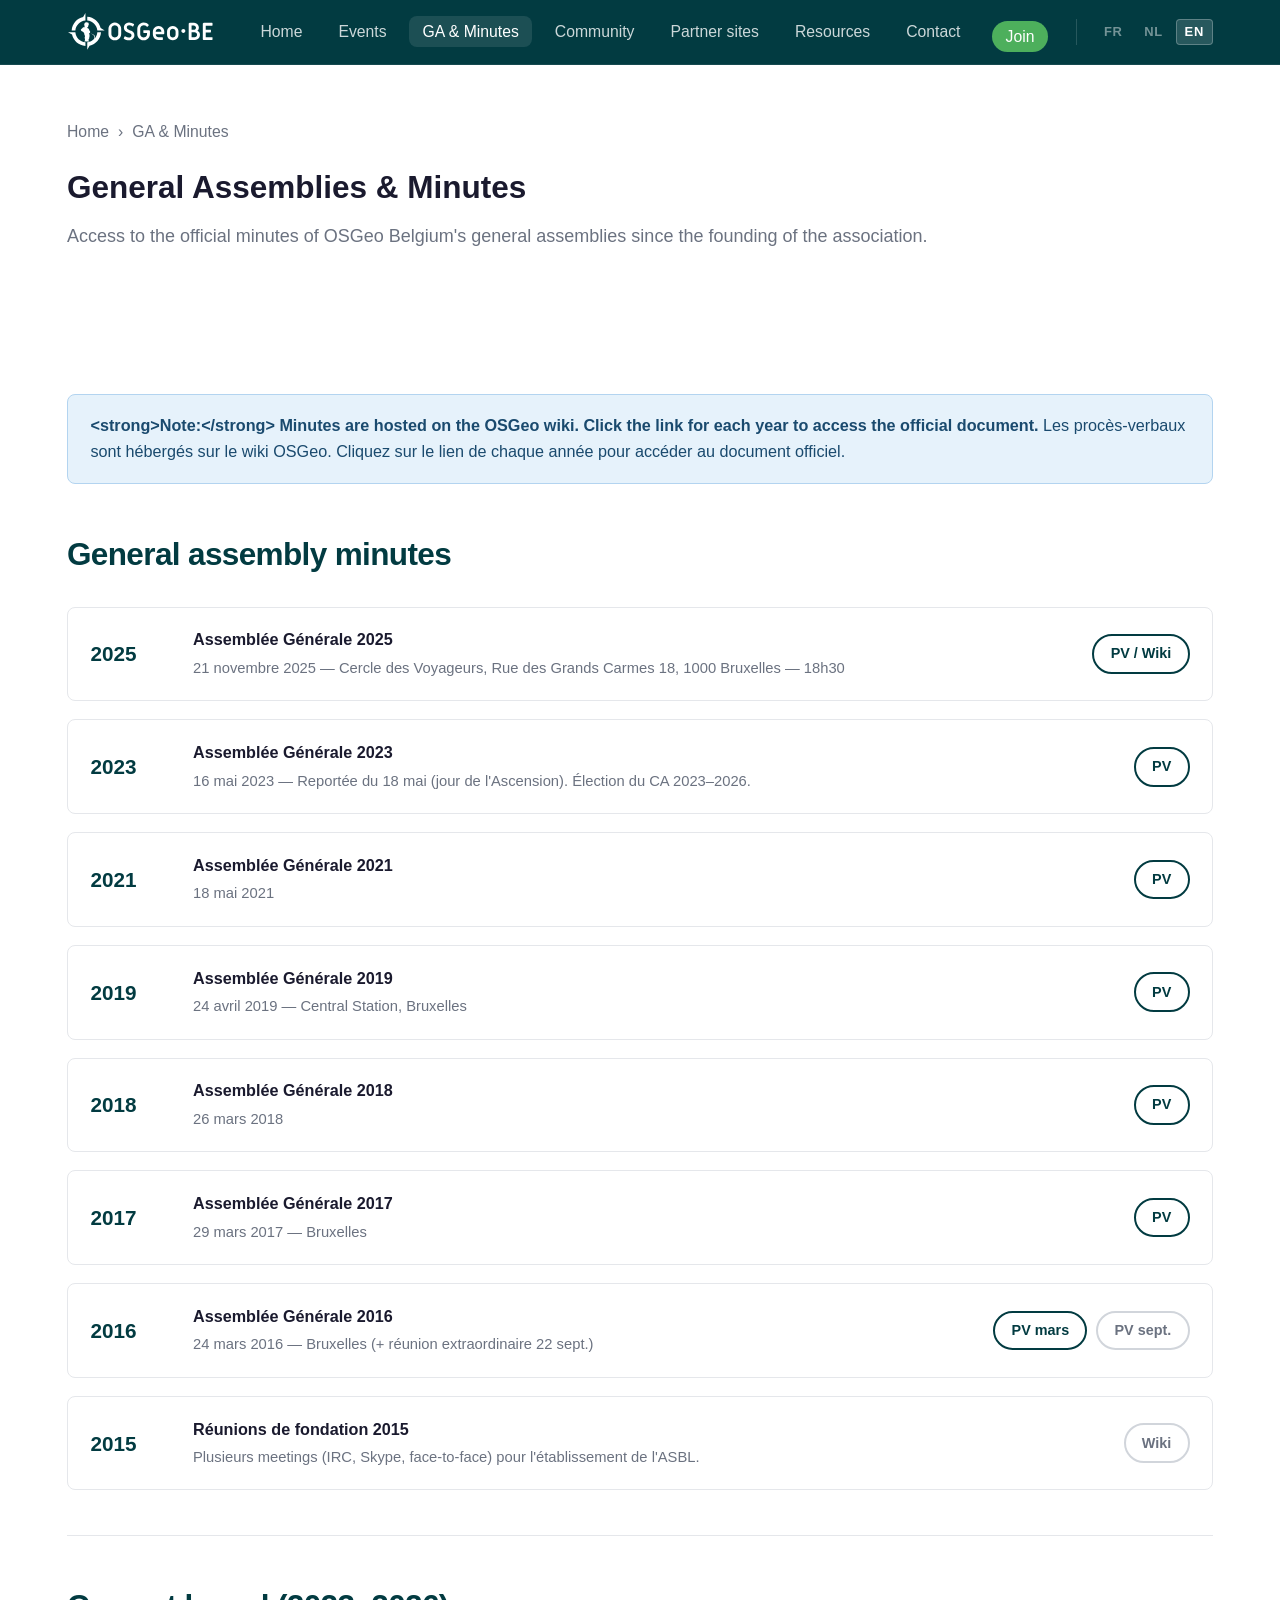
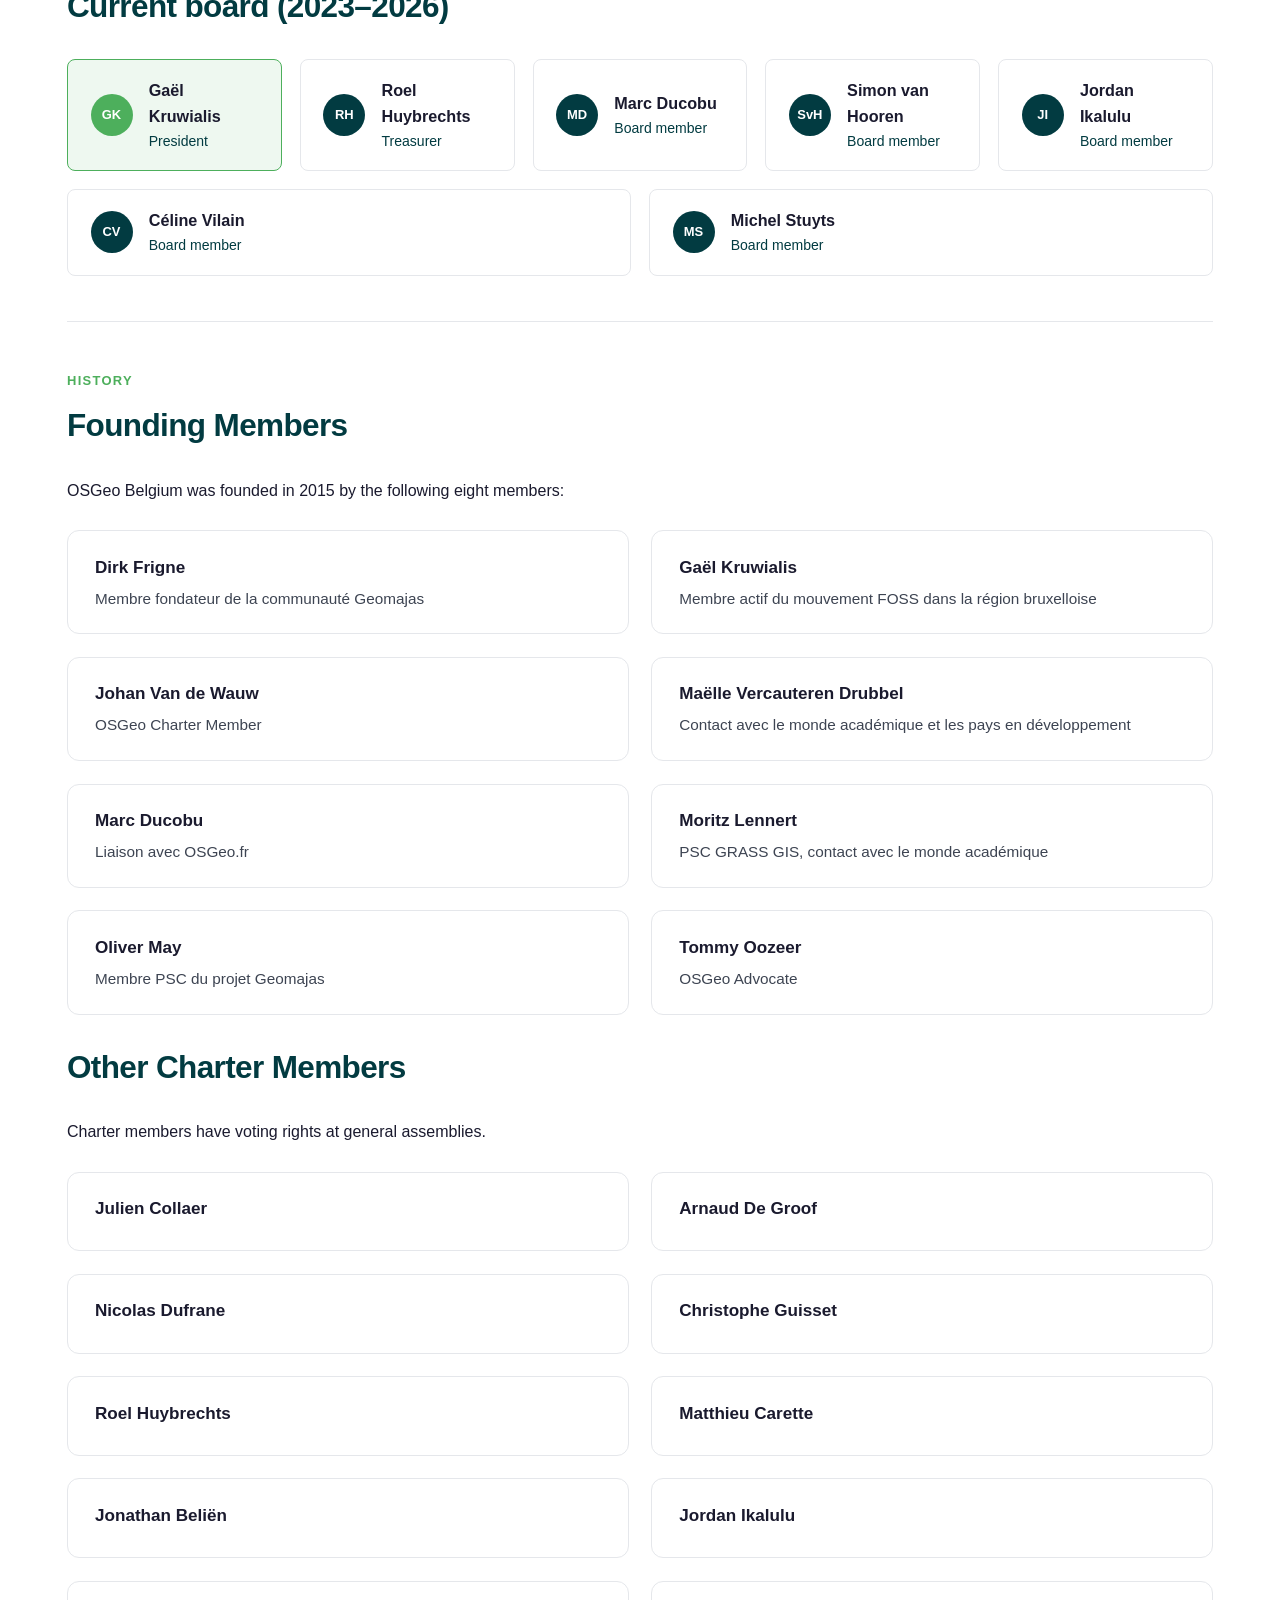
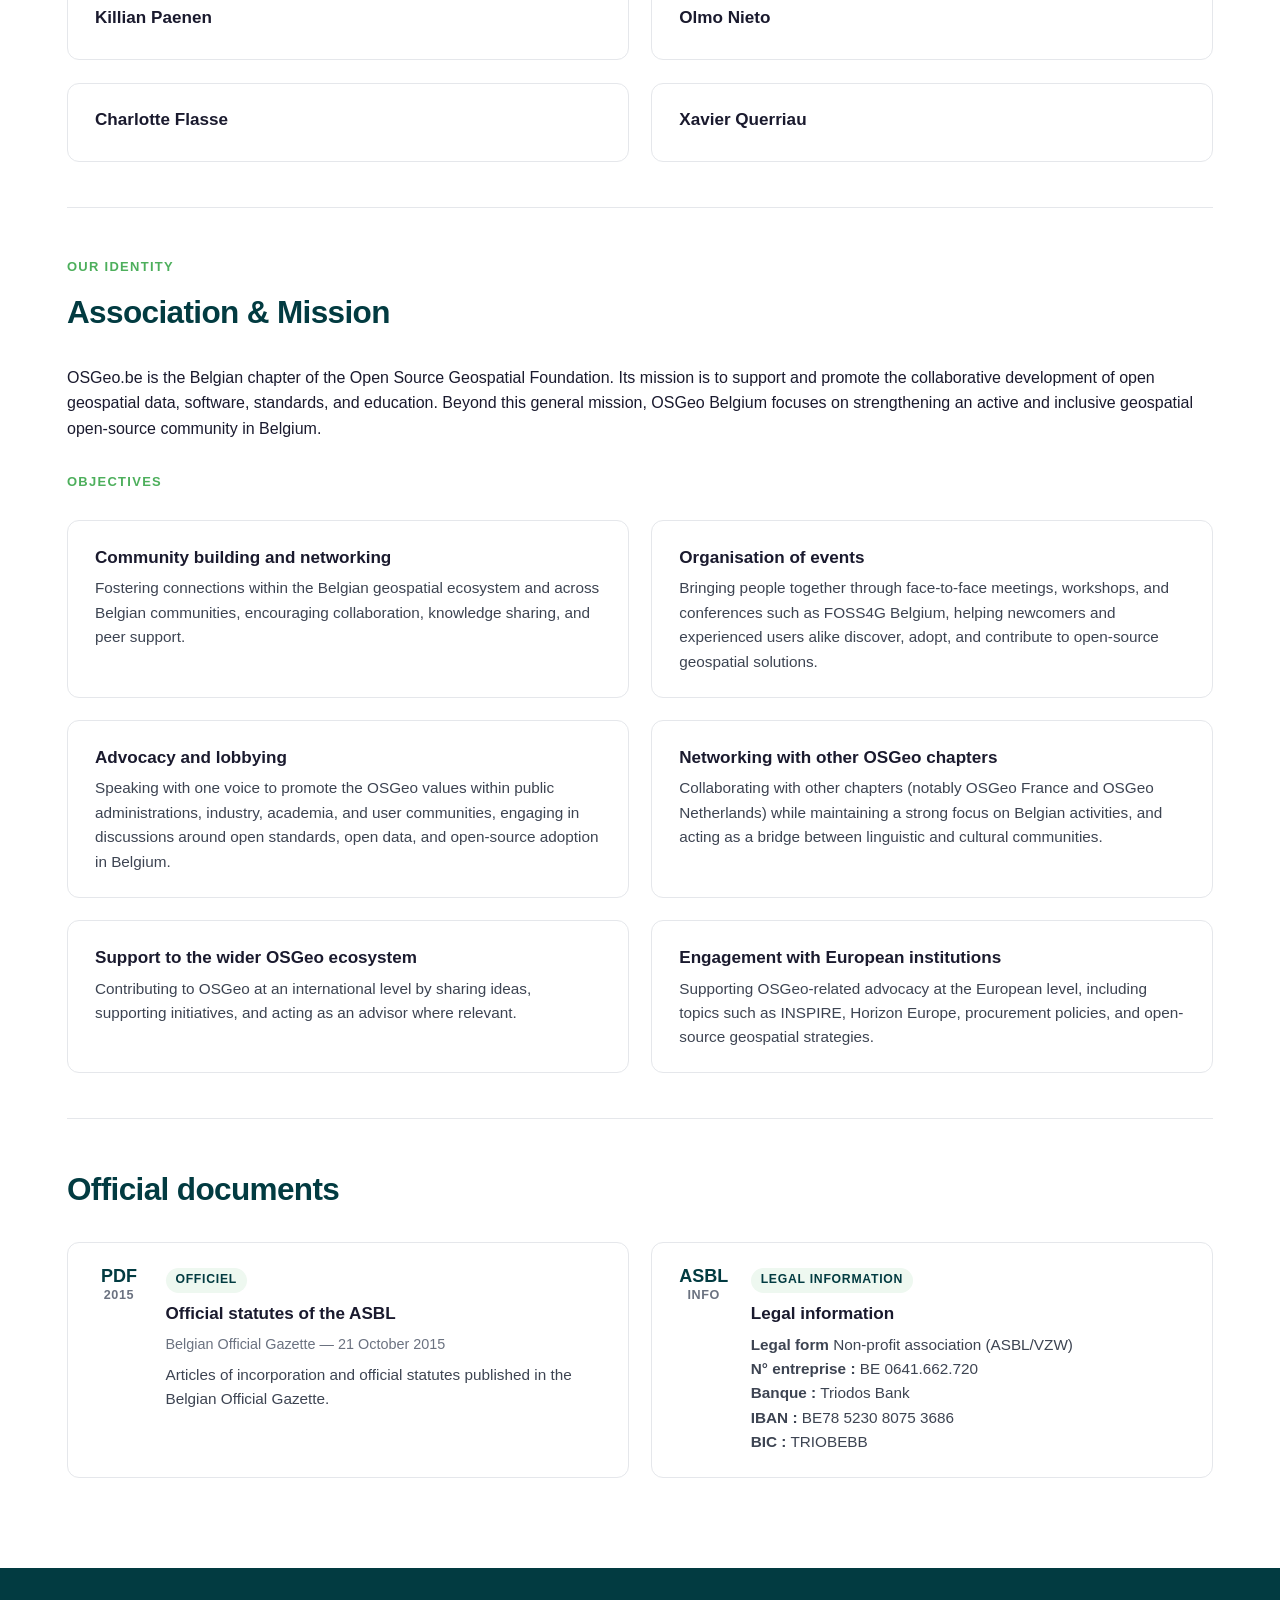
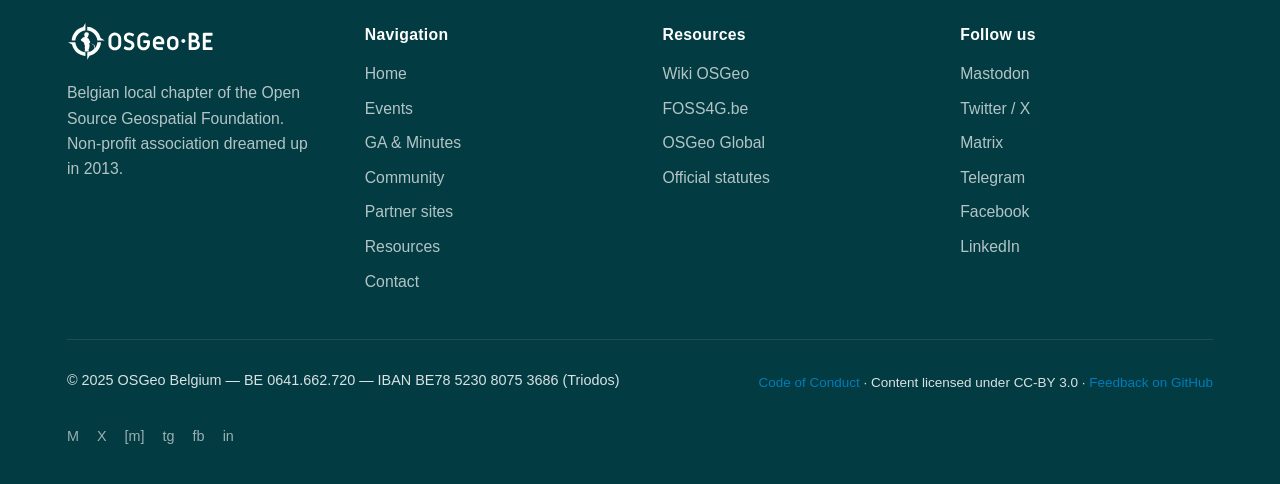
==== commit 08cae683: "Add Community page, founding members, Association & Mission section - community.html: new page with " ====
--- a/ag.html
+++ b/ag.html
@@ -26,6 +26,7 @@
         <li><a href="index.html" data-i18n="nav.home">Accueil</a></li>
         <li><a href="archive.html" data-i18n="nav.events">Événements</a></li>
         <li><a href="ag.html" class="active" data-i18n="nav.ag">AG & PV</a></li>
+        <li><a href="community.html" data-i18n="nav.community">Communauté</a></li>
         <li><a href="links.html" data-i18n="nav.links">Sites amis</a></li>
         <li><a href="resources.html" data-i18n="nav.resources">Ressources</a></li>
         <li><a href="contact.html" data-i18n="nav.contact">Contact</a></li>
@@ -186,7 +187,83 @@
           <div><h3>Michel Stuyts</h3><p class="role" data-i18n="role.administrator">Administrateur</p></div>
         </div>
       </div>
-      <p class="text-muted mb-3 board-founder" data-i18n="board.founder">Membres fondateurs : Dirk Frigne, Johan Van de Wauw, Moritz Lennert et d'autres pionniers du géospatial libre belge.</p>
+      <hr class="divider" />
+
+      <p class="section-eyebrow" data-i18n="ag.founders.eyebrow">Histoire</p>
+      <h2 class="section-title mb-3" data-i18n="ag.founders.title">Membres fondateurs</h2>
+      <p class="text-muted mb-3" data-i18n="ag.founders.sub">L'ASBL OSGeo Belgium a été fondée en 2015 par les huit membres suivants :</p>
+      <div class="grid-2 mb-3">
+        <div class="event-card"><div class="event-info"><h3>Dirk Frigne</h3><p class="text-muted">Membre fondateur de la communauté Geomajas</p></div></div>
+        <div class="event-card"><div class="event-info"><h3>Gaël Kruwialis</h3><p class="text-muted">Membre actif du mouvement FOSS dans la région bruxelloise</p></div></div>
+        <div class="event-card"><div class="event-info"><h3>Johan Van de Wauw</h3><p class="text-muted">OSGeo Charter Member</p></div></div>
+        <div class="event-card"><div class="event-info"><h3>Maëlle Vercauteren Drubbel</h3><p class="text-muted">Contact avec le monde académique et les pays en développement</p></div></div>
+        <div class="event-card"><div class="event-info"><h3>Marc Ducobu</h3><p class="text-muted">Liaison avec OSGeo.fr</p></div></div>
+        <div class="event-card"><div class="event-info"><h3>Moritz Lennert</h3><p class="text-muted">PSC GRASS GIS, contact avec le monde académique</p></div></div>
+        <div class="event-card"><div class="event-info"><h3>Oliver May</h3><p class="text-muted">Membre PSC du projet Geomajas</p></div></div>
+        <div class="event-card"><div class="event-info"><h3>Tommy Oozeer</h3><p class="text-muted">OSGeo Advocate</p></div></div>
+      </div>
+
+      <h2 class="section-title mb-3" data-i18n="ag.charter.title">Autres membres charter</h2>
+      <p class="text-muted mb-3" data-i18n="ag.charter.sub">Les membres charter disposent de droits de vote lors des assemblées générales.</p>
+      <div class="grid-2 mb-3">
+        <div class="event-card"><div class="event-info"><h3>Julien Collaer</h3></div></div>
+        <div class="event-card"><div class="event-info"><h3>Arnaud De Groof</h3></div></div>
+        <div class="event-card"><div class="event-info"><h3>Nicolas Dufrane</h3></div></div>
+        <div class="event-card"><div class="event-info"><h3>Christophe Guisset</h3></div></div>
+        <div class="event-card"><div class="event-info"><h3>Roel Huybrechts</h3></div></div>
+        <div class="event-card"><div class="event-info"><h3>Matthieu Carette</h3></div></div>
+        <div class="event-card"><div class="event-info"><h3>Jonathan Beliën</h3></div></div>
+        <div class="event-card"><div class="event-info"><h3>Jordan Ikalulu</h3></div></div>
+        <div class="event-card"><div class="event-info"><h3>Killian Paenen</h3></div></div>
+        <div class="event-card"><div class="event-info"><h3>Olmo Nieto</h3></div></div>
+        <div class="event-card"><div class="event-info"><h3>Charlotte Flasse</h3></div></div>
+        <div class="event-card"><div class="event-info"><h3>Xavier Querriau</h3></div></div>
+      </div>
+
+      <hr class="divider" />
+
+      <p class="section-eyebrow" data-i18n="ag.mission.eyebrow">Notre identité</p>
+      <h2 class="section-title mb-3" data-i18n="ag.mission.title">Association & Mission</h2>
+      <p class="text-muted mb-3" data-i18n="ag.mission.intro">OSGeo.be est le chapitre belge de la Open Source Geospatial Foundation. Sa mission est de soutenir et promouvoir le développement collaboratif des données, logiciels, standards et de la formation en géospatial open source.</p>
+      <p class="section-eyebrow mb-3" data-i18n="ag.mission.obj.eyebrow">Objectifs</p>
+      <div class="grid-2">
+        <div class="event-card">
+          <div class="event-info">
+            <h3 data-i18n="ag.mission.obj1.title">Construction de communauté et mise en réseau</h3>
+            <p data-i18n="ag.mission.obj1.text">Favoriser les échanges au sein de l'écosystème géospatial belge.</p>
+          </div>
+        </div>
+        <div class="event-card">
+          <div class="event-info">
+            <h3 data-i18n="ag.mission.obj2.title">Organisation d'événements</h3>
+            <p data-i18n="ag.mission.obj2.text">Créer des espaces de rencontre à travers des événements et conférences.</p>
+          </div>
+        </div>
+        <div class="event-card">
+          <div class="event-info">
+            <h3 data-i18n="ag.mission.obj3.title">Plaidoyer et représentation</h3>
+            <p data-i18n="ag.mission.obj3.text">Porter une voix commune pour promouvoir les valeurs OSGeo.</p>
+          </div>
+        </div>
+        <div class="event-card">
+          <div class="event-info">
+            <h3 data-i18n="ag.mission.obj4.title">Collaboration avec les autres chapitres OSGeo</h3>
+            <p data-i18n="ag.mission.obj4.text">Coopérer avec OSGeo France, OSGeo Pays-Bas et au-delà.</p>
+          </div>
+        </div>
+        <div class="event-card">
+          <div class="event-info">
+            <h3 data-i18n="ag.mission.obj5.title">Soutien à l'écosystème OSGeo global</h3>
+            <p data-i18n="ag.mission.obj5.text">Contribuer au niveau international en partageant des idées et initiatives.</p>
+          </div>
+        </div>
+        <div class="event-card">
+          <div class="event-info">
+            <h3 data-i18n="ag.mission.obj6.title">Engagement auprès des institutions européennes</h3>
+            <p data-i18n="ag.mission.obj6.text">Participer aux discussions européennes : INSPIRE, Horizon Europe, achats publics.</p>
+          </div>
+        </div>
+      </div>
 
       <hr class="divider" />
 
@@ -237,7 +314,8 @@
             <li><a href="index.html" data-i18n="nav.home">Accueil</a></li>
             <li><a href="archive.html" data-i18n="nav.events">Événements</a></li>
             <li><a href="ag.html" data-i18n="nav.ag">AG & PV</a></li>
-            <li><a href="links.html" data-i18n="nav.links">Sites amis</a></li>
+            <li><a href="community.html" data-i18n="nav.community">Communauté</a></li>
+        <li><a href="links.html" data-i18n="nav.links">Sites amis</a></li>
             <li><a href="resources.html" data-i18n="nav.resources">Ressources</a></li>
             <li><a href="contact.html" data-i18n="nav.contact">Contact</a></li>
           </ul>
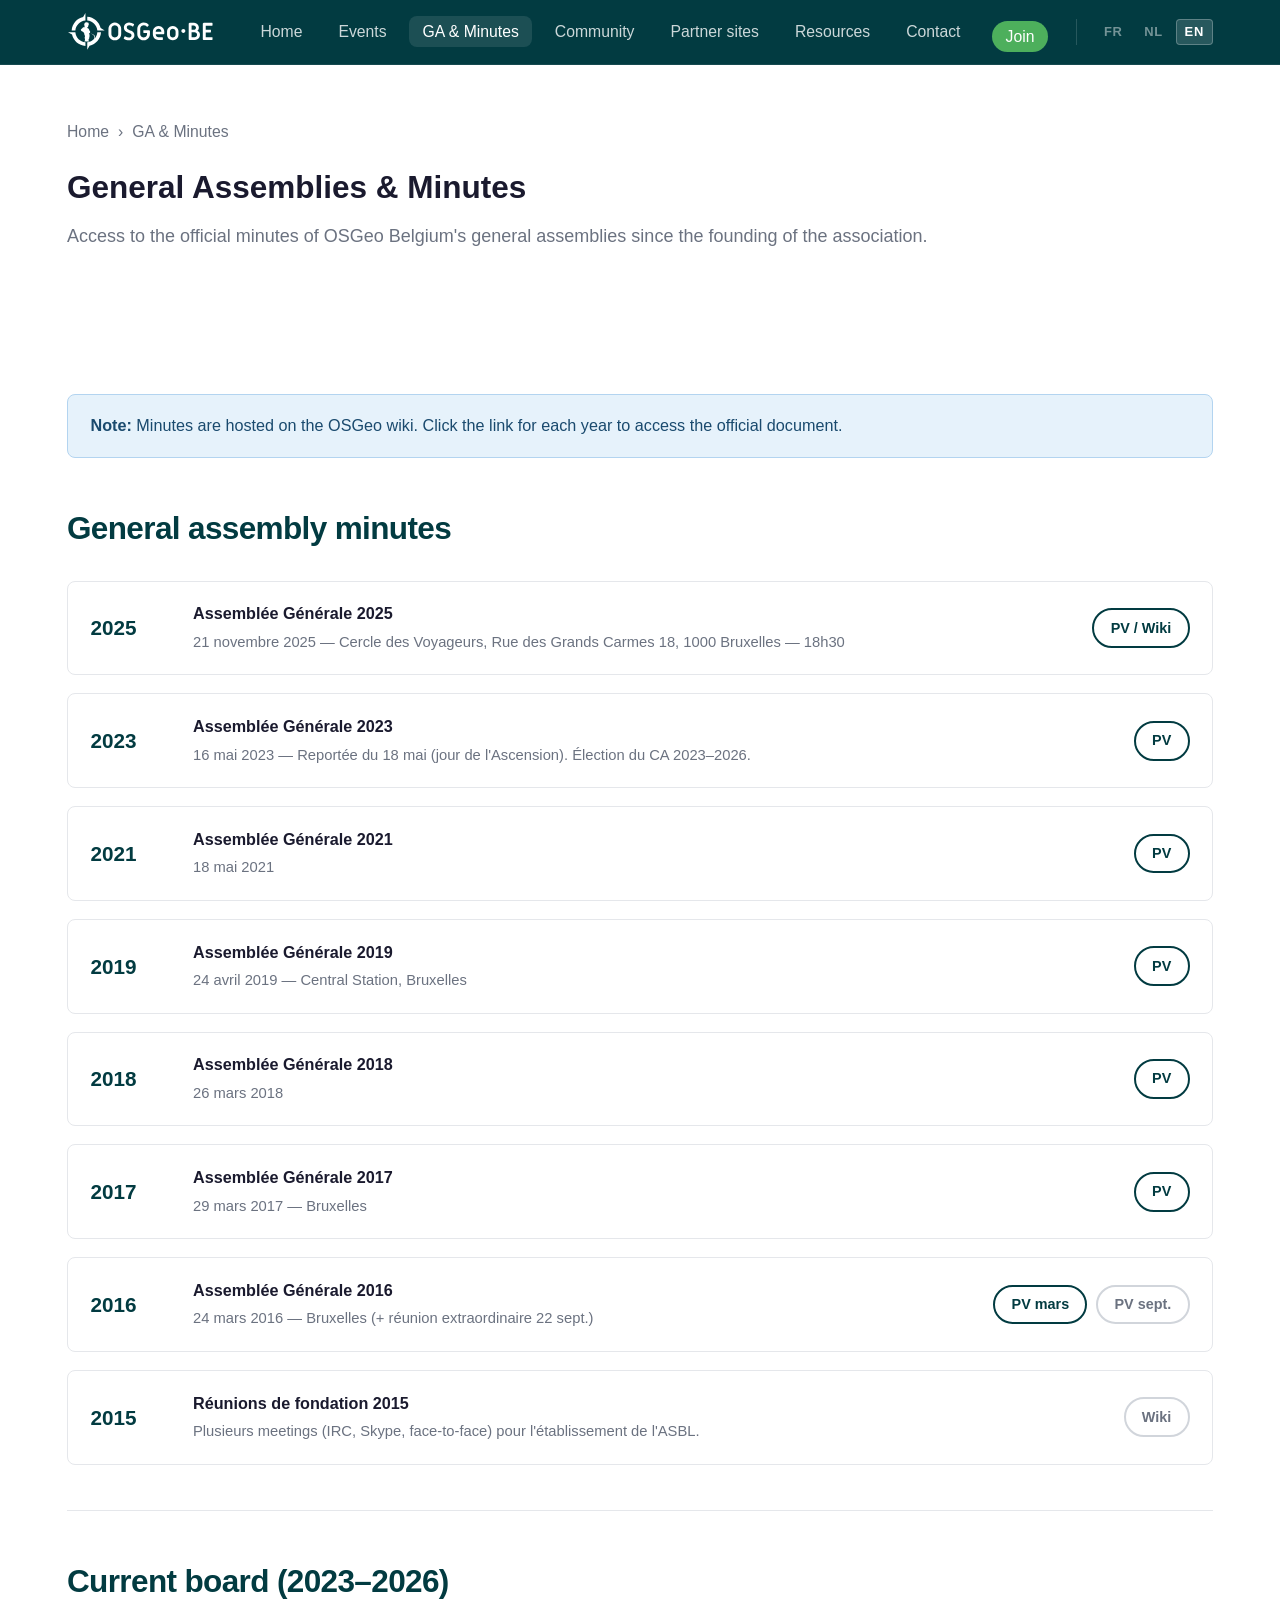
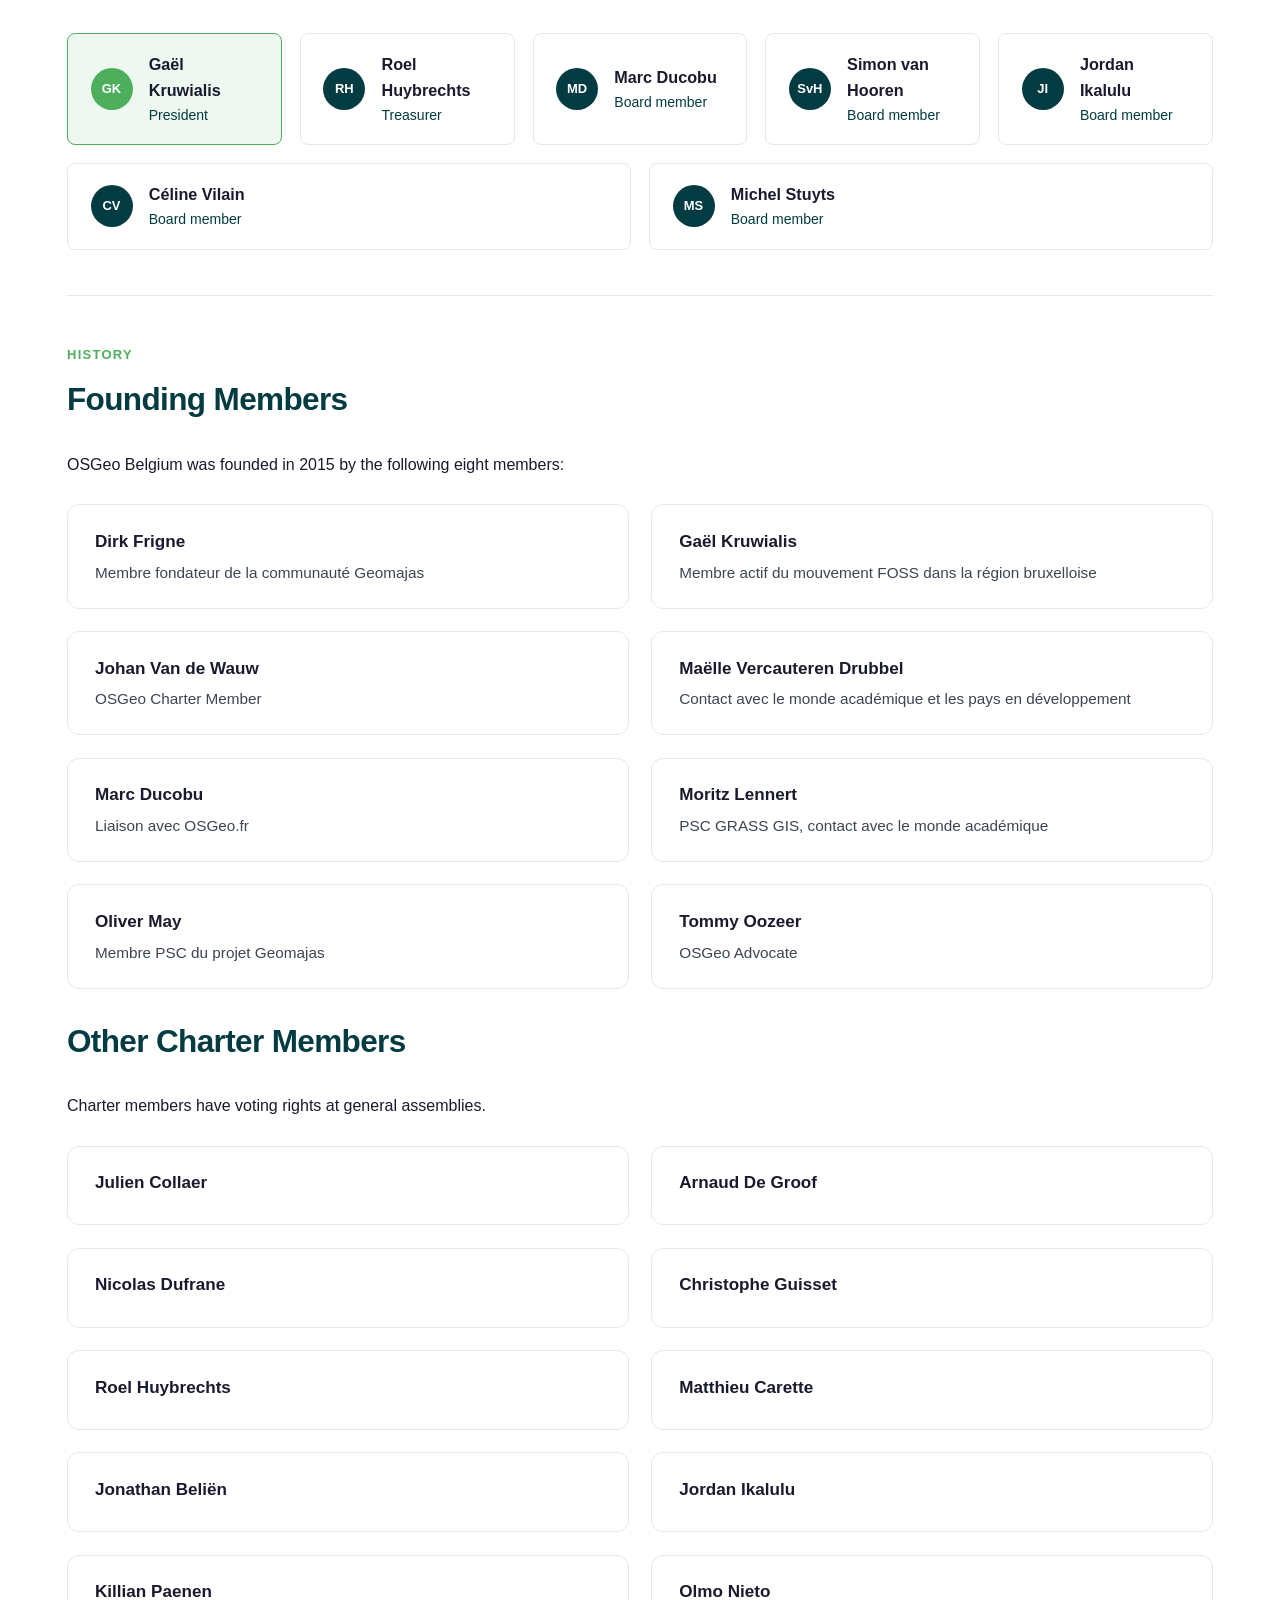
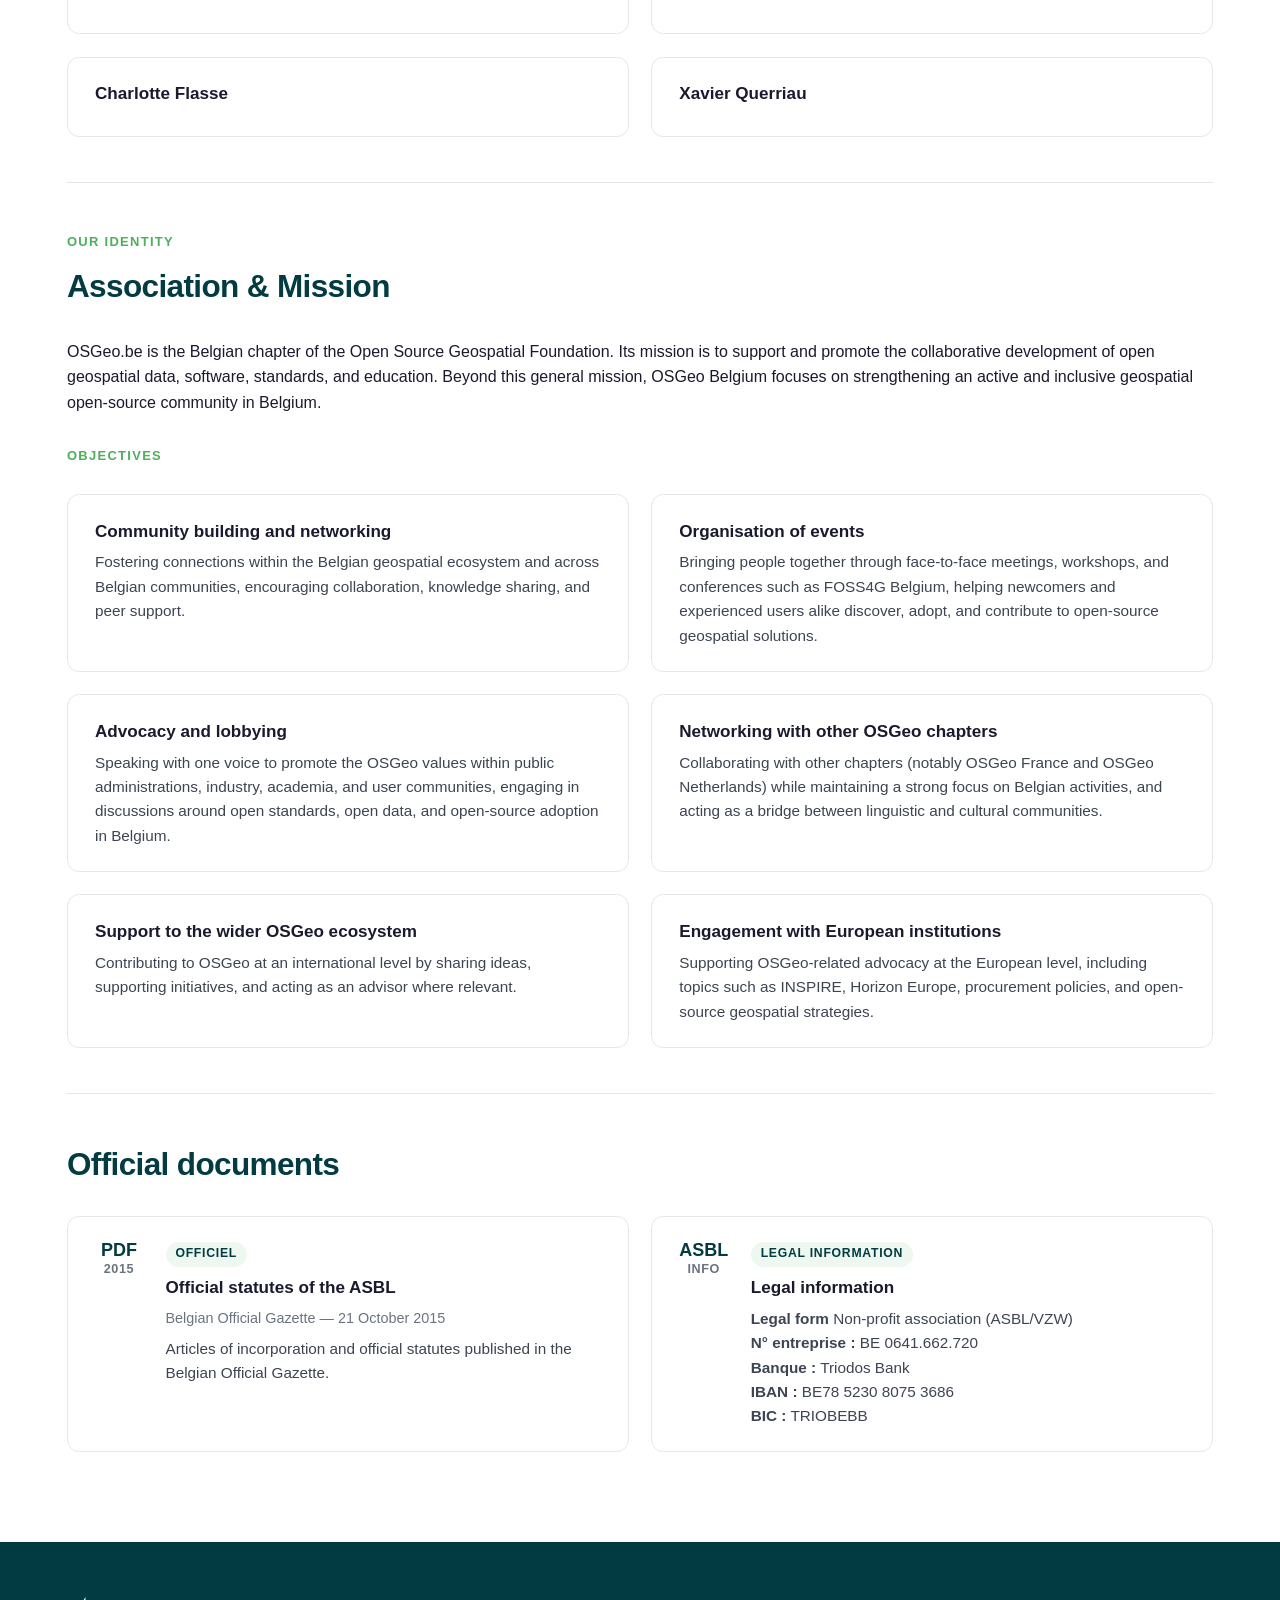
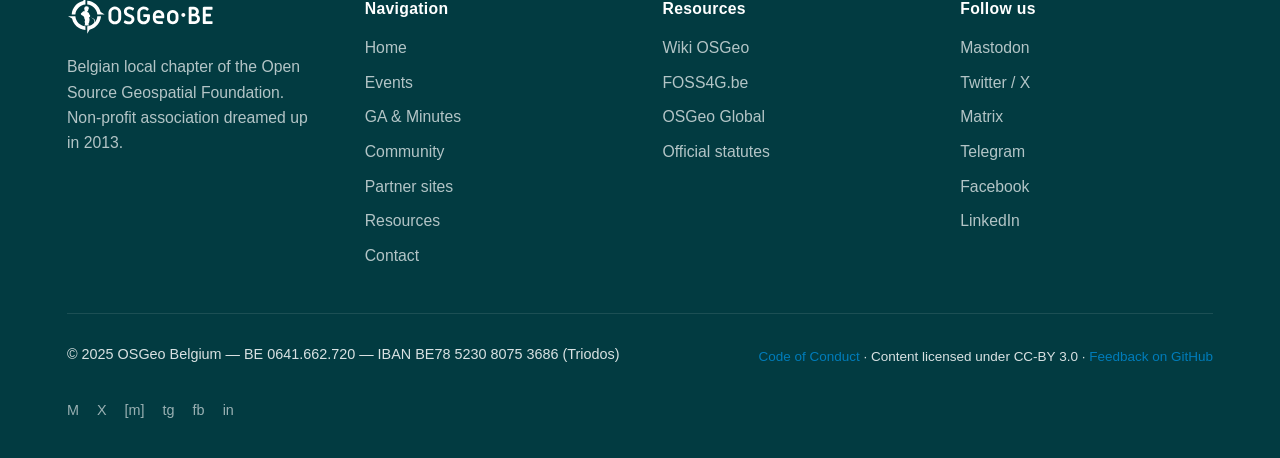
==== commit 85e8e43b: "Fix i18n: ag-notice HTML rendering and main.js language conflict - ag.html: use data-i18n-html on .a" ====
--- a/ag.html
+++ b/ag.html
@@ -55,8 +55,8 @@
   <section class="section">
     <div class="container">
 
-      <div class="ag-notice">
-        <strong data-i18n="ag.note">Note :</strong> <span data-i18n-html="ag.note.text">Les procès-verbaux sont hébergés sur le wiki OSGeo. Cliquez sur le lien de chaque année pour accéder au document officiel.</span>
+      <div class="ag-notice" data-i18n-html="ag.note">
+        <strong>Note :</strong> Les procès-verbaux sont hébergés sur le wiki OSGeo. Cliquez sur le lien de chaque année pour accéder au document officiel.
       </div>
 
       <h2 class="section-title mb-3" data-i18n="ag.pv.title">Procès-verbaux des AG</h2>
--- a/style.css
+++ b/style.css
@@ -149,6 +149,7 @@
   border-radius: var(--radius);
   transition: var(--t);
   text-decoration: none;
+  white-space: nowrap;
 }
 .nav-links a:hover,
 .nav-links a.active { color: #fff; background: rgba(255,255,255,.1); }
@@ -877,6 +878,95 @@
 
 /* Tablet - 640px and up */
 @media (min-width: 640px) {
+  .hero-inner {
+    grid-template-columns: 300px 1fr;
+    gap: 2.5rem;
+  }
+
+  .grid-2 { grid-template-columns: repeat(2, 1fr); }
+  .grid-3 { grid-template-columns: repeat(3, 1fr); }
+
+  .hero-banner-col {
+    position: relative;
+    flex-shrink: 0;
+  }
+
+  .events-header {
+    flex-direction: row;
+    align-items: flex-end;
+  }
+
+  .filter-bar {
+    flex-direction: row;
+    align-items: center;
+  }
+
+  .btn {
+    justify-content: flex-start;
+  }
+}
+
+/* Desktop - 768px and up */
+@media (min-width: 768px) {
+  :root {
+    --radius-lg: 12px;
+  }
+
+  .grid-4 { grid-template-columns: repeat(4, 1fr); }
+  .contact-layout { grid-template-columns: 1fr 1fr; gap: 3rem; }
+
+  html {
+    font-size: 18px;
+  }
+  
+  .section {
+    padding: 5rem 0;
+  }
+  
+  .hero {
+    padding: 4rem 0;
+  }
+  
+  .hero-inner {
+    grid-template-columns: 380px 1fr;
+    gap: 3.5rem;
+  }
+  
+  .hero-banner-img {
+    max-width: 380px;
+  }
+  
+  .stats-bar {
+    padding: 1.75rem 0;
+  }
+  
+  .stat {
+    padding: 0.5rem 2.5rem;
+  }
+  
+  .join-banner {
+    padding: 3.5rem;
+  }
+  
+  .grid-4 {
+    gap: 1.5rem;
+  }
+  
+  .foss4g-years-grid {
+    justify-content: flex-start;
+  }
+  
+  .archive-event {
+    grid-template-columns: 110px 1fr auto;
+  }
+}
+
+/* Large Desktop - 1024px and up */
+@media (min-width: 1024px) {
+  .container {
+    max-width: 1200px;
+  }
+
   .nav-burger { display: none; }
   .nav-links {
     position: static;
@@ -889,98 +979,6 @@
     padding: 0;
     background: transparent;
     z-index: auto;
-  }
-  
-  .hero-inner {
-    grid-template-columns: 300px 1fr;
-    gap: 2.5rem;
-  }
-
-  .grid-2 { grid-template-columns: repeat(2, 1fr); }
-  .grid-3 { grid-template-columns: repeat(3, 1fr); }
-
-  .hero-banner-col {
-    position: relative;
-    flex-shrink: 0;
-  }
-  
-  .events-header {
-    flex-direction: row;
-    align-items: flex-end;
-  }
-  
-  .filter-bar {
-    flex-direction: row;
-    align-items: center;
-  }
-  
-  .btn {
-    justify-content: flex-start;
-  }
-}
-
-/* Desktop - 768px and up */
-@media (min-width: 768px) {
-  :root {
-    --radius-lg: 12px;
-  }
-
-  .grid-4 { grid-template-columns: repeat(4, 1fr); }
-  .contact-layout { grid-template-columns: 1fr 1fr; gap: 3rem; }
-
-  html {
-    font-size: 18px;
-  }
-  
-  .section {
-    padding: 5rem 0;
-  }
-  
-  .hero {
-    padding: 4rem 0;
-  }
-  
-  .hero-inner {
-    grid-template-columns: 380px 1fr;
-    gap: 3.5rem;
-  }
-  
-  .hero-banner-img {
-    max-width: 380px;
-  }
-  
-  .stats-bar {
-    padding: 1.75rem 0;
-  }
-  
-  .stat {
-    padding: 0.5rem 2.5rem;
-  }
-  
-  .join-banner {
-    padding: 3.5rem;
-  }
-  
-  .grid-4 {
-    gap: 1.5rem;
-  }
-  
-  .foss4g-years-grid {
-    justify-content: flex-start;
-  }
-  
-  .archive-event {
-    grid-template-columns: 110px 1fr auto;
-  }
-}
-
-/* Large Desktop - 1024px and up */
-@media (min-width: 1024px) {
-  .container {
-    max-width: 1200px;
-  }
-  
-  .nav-links {
     gap: 0.5rem;
   }
   
@@ -1050,7 +1048,7 @@
 .link-tag-green { background: var(--green-pale); color: var(--green-dark); }  
 .link-card h3 { font-size: 1rem; font-weight: 600; color: var(--text); margin-bottom: 0.4rem; }  
 .link-card p { font-size: 0.85rem; color: var(--text-muted); line-height: 1.5; margin-bottom: 0.75rem; } 
-.link-url { font-size: 0.75rem; color: var(--green-dark); font-weight: 500; }  
+.link-url { font-size: 0.75rem; color: var(--green-dark); font-weight: 500; overflow-wrap: break-word; word-break: break-all; }  
 .link-card-volunteer { border-color: var(--border-mid); background: var(--bg-alt); }  
 .link-card-add { text-align: center; } 
 .ag-notice { background: var(--blue-pale); border: 1px solid #b3d4f0; border-radius: var(--radius); padding: 1rem 1.25rem; margin-bottom: 2.5rem; font-size: 0.9rem; color: #1a4a6e; }  
